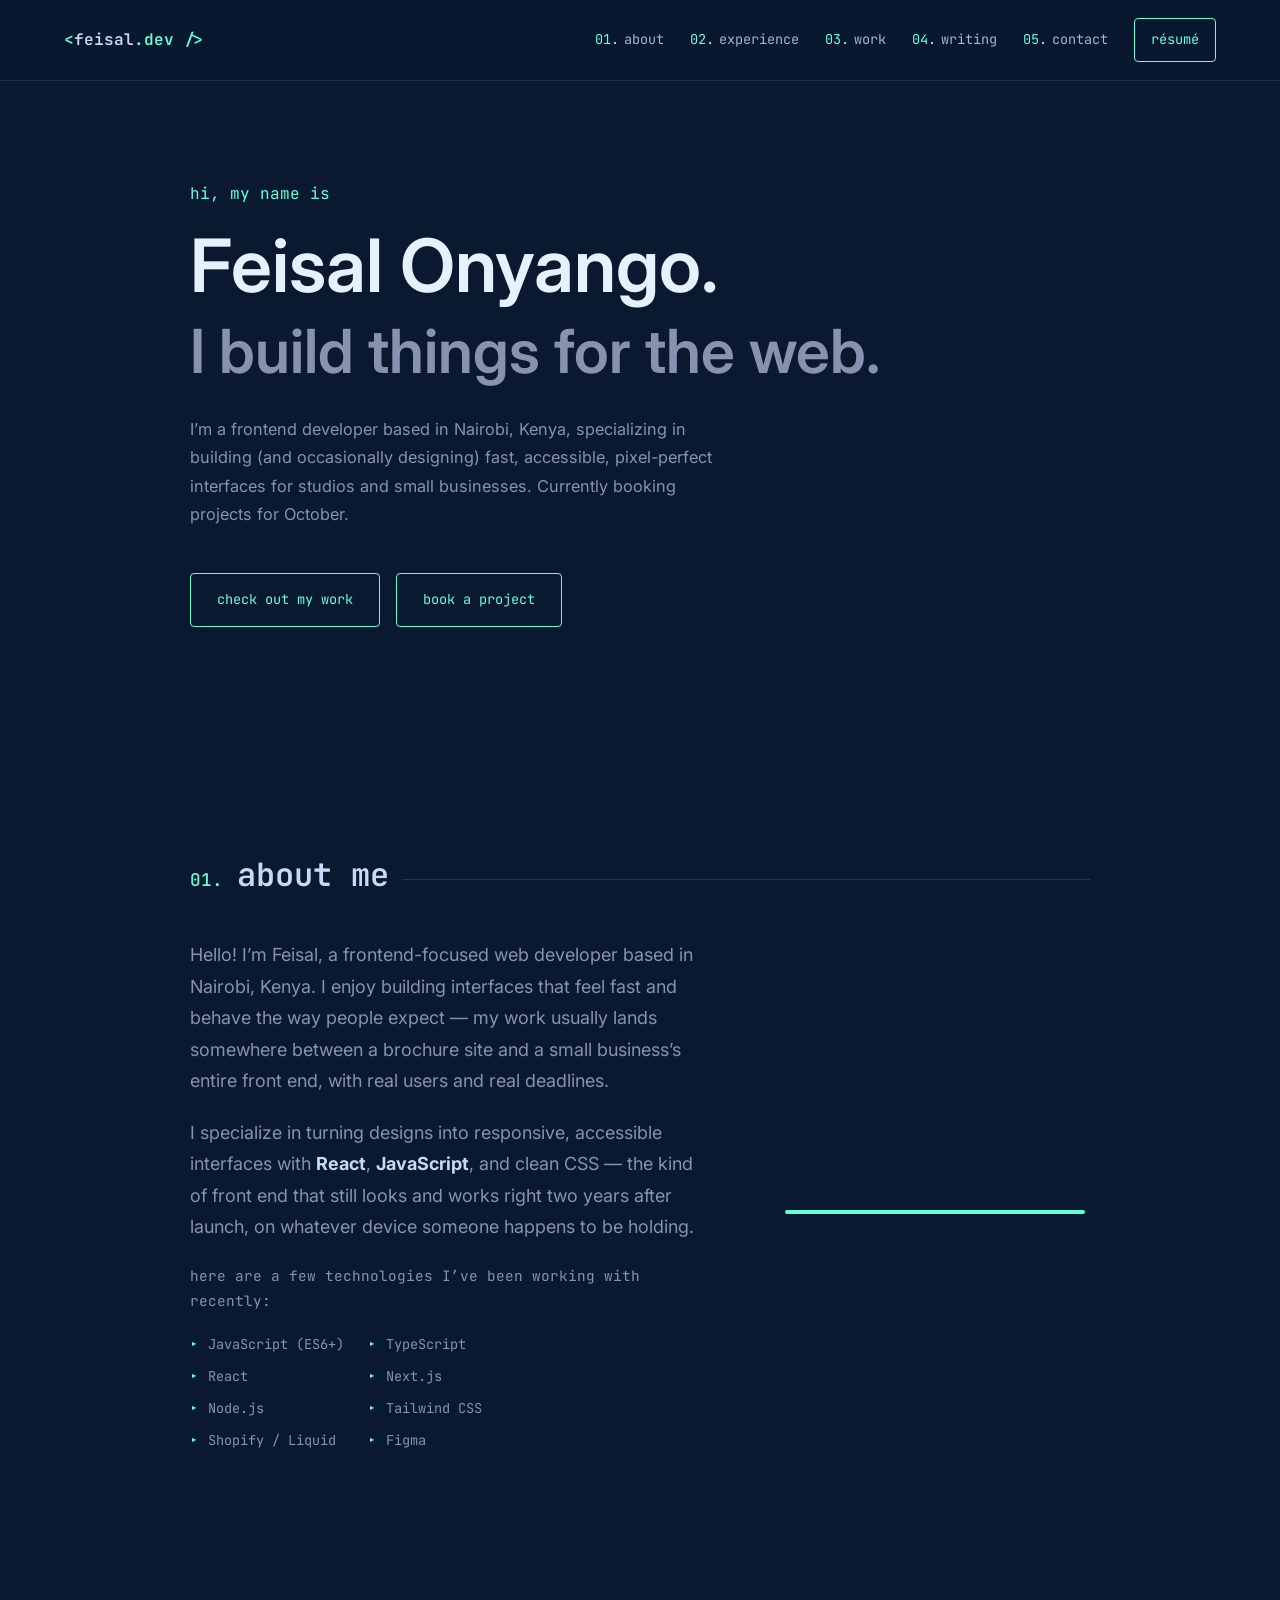
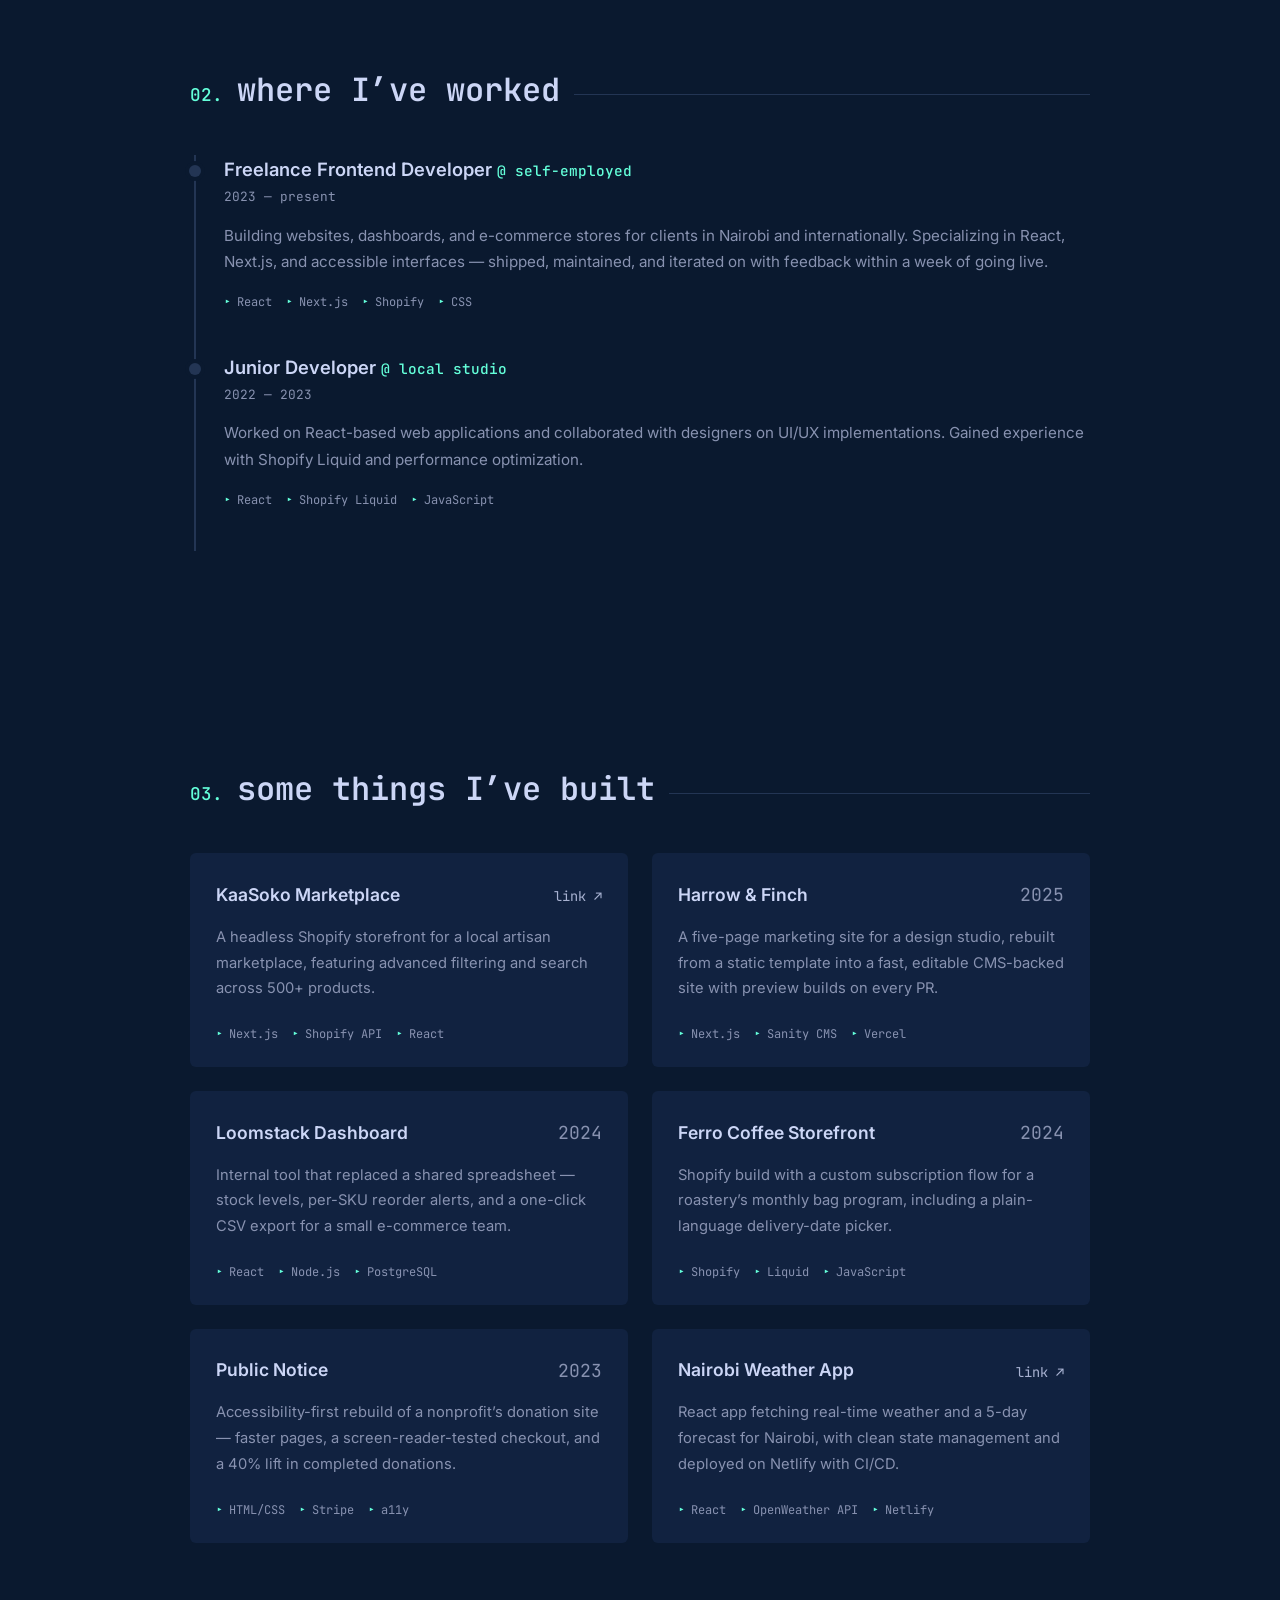
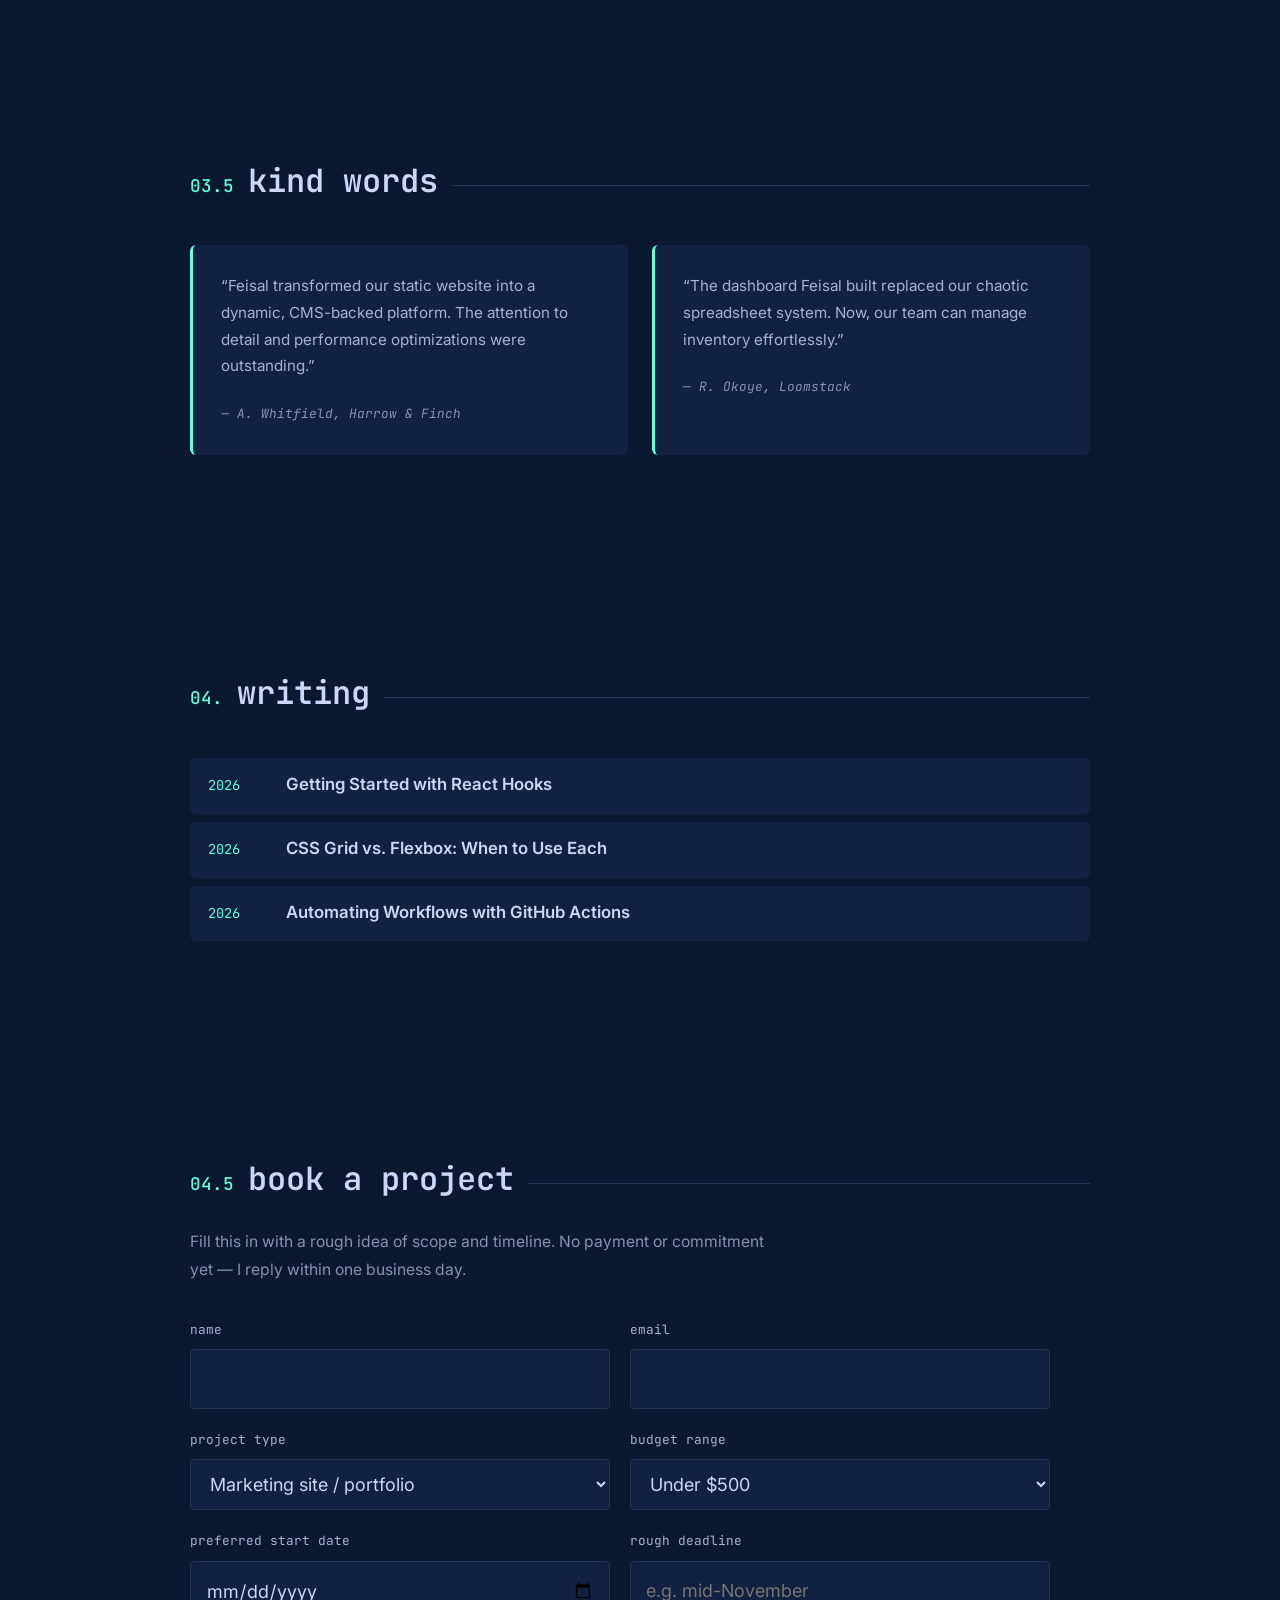
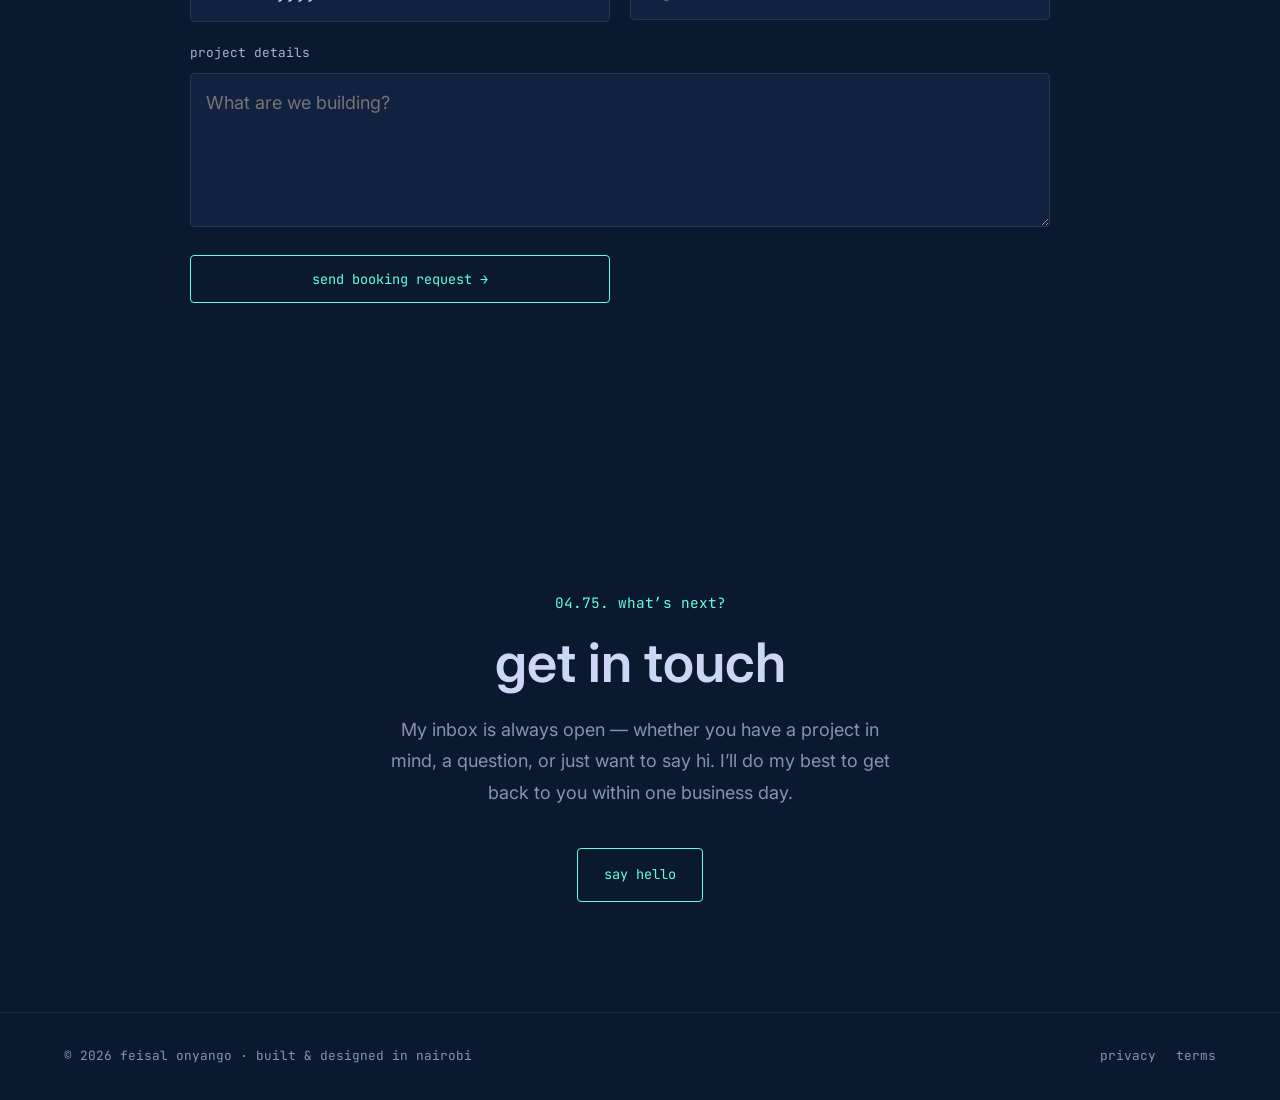
==== index.html @ 7a487138 "Redesign in brittanychiang.com style — dark navy, teal accents, mono type, numbered sections" ====
<!DOCTYPE html>
<html lang="en">
<head>
<meta charset="UTF-8">
<meta name="viewport" content="width=device-width, initial-scale=1.0">
<title>Feisal Onyango — Frontend Developer</title>
<meta name="description" content="Feisal Onyango is a frontend developer in Nairobi, Kenya, building fast, accessible websites and interfaces for studios and small businesses.">
<link rel="icon" type="image/svg+xml" href="data:image/svg+xml,<svg xmlns='http://www.w3.org/2000/svg' viewBox='0 0 100 100'><text y='.9em' font-size='90' font-family='monospace' fill='%2364ffda'>F</text></svg>">
<meta property="og:title" content="Feisal Onyango — Frontend Developer">
<meta property="og:description" content="Frontend developer in Nairobi, Kenya building fast, accessible websites and interfaces">
<meta property="og:type" content="website">
<meta property="og:url" content="https://feizalsmitth.github.io/feisal-smitth/">
<meta name="twitter:card" content="summary">
<meta name="twitter:creator" content="@feizalsmitth">
<link rel="preconnect" href="https://fonts.googleapis.com">
<link rel="preconnect" href="https://fonts.gstatic.com" crossorigin>
<link href="https://fonts.googleapis.com/css2?family=Inter:wght@400;500;600&family=JetBrains+Mono:wght@400;500;600&display=swap" rel="stylesheet">
<link rel="stylesheet" href="styles.css">
</head>
<body id="top">

<header class="nav" id="nav">
  <a class="logo mono" href="#top"><span class="accent">&lt;</span>feisal<span class="accent">.dev</span><span class="accent"> /&gt;</span></a>
  <nav class="nav-links mono" id="navLinks" aria-label="Main navigation">
    <a href="#about"><span class="n">01.</span>about</a>
    <a href="#experience"><span class="n">02.</span>experience</a>
    <a href="#work"><span class="n">03.</span>work</a>
    <a href="#blog"><span class="n">04.</span>writing</a>
    <a href="#contact"><span class="n">05.</span>contact</a>
    <a href="assets/Feisal-Onyango-CV.pdf" class="nav-cta mono" target="_blank" rel="noopener">résumé</a>
  </nav>
  <button class="nav-burger" id="navBurger" aria-label="Toggle menu" aria-expanded="false"><span></span><span></span><span></span></button>
</header>

<main class="container">

<section class="hero" id="hero">
  <p class="hero-kicker mono accent reveal">hi, my name is</p>
  <h1 class="reveal">Feisal Onyango.</h1>
  <h2 class="reveal">I build things for the web.</h2>
  <p class="hero-sub reveal">I’m a frontend developer based in Nairobi, Kenya, specializing in building (and occasionally designing) fast, accessible, pixel-perfect interfaces for studios and small businesses. Currently booking projects for October.</p>
  <div class="hero-btns reveal">
    <a href="#work" class="btn btn-outline mono">check out my work</a>
    <a href="#booking" class="btn btn-outline mono">book a project</a>
  </div>
</section>

<section id="about" class="section">
  <div class="section-head mono reveal"><span class="n">01.</span><h2>about me</h2></div>
  <div class="about-grid">
    <div class="reveal">
      <p>Hello! I’m Feisal, a frontend-focused web developer based in Nairobi, Kenya. I enjoy building interfaces that feel fast and behave the way people expect — my work usually lands somewhere between a brochure site and a small business’s entire front end, with real users and real deadlines.</p>
      <p>I specialize in turning designs into responsive, accessible interfaces with <strong>React</strong>, <strong>JavaScript</strong>, and clean CSS — the kind of front end that still looks and works right two years after launch, on whatever device someone happens to be holding.</p>
      <p class="skills-title mono">here are a few technologies I’ve been working with recently:</p>
      <ul class="skills-list mono">
        <li>JavaScript (ES6+)</li><li>TypeScript</li><li>React</li><li>Next.js</li>
        <li>Node.js</li><li>Tailwind CSS</li><li>Shopify / Liquid</li><li>Figma</li>
      </ul>
    </div>
    <div class="about-photo reveal">
      <div class="photo-frame">
        <img src="assets/feisal.jpg" alt="Portrait of Feisal Onyango" loading="lazy" onerror="this.src='https://via.placeholder.com/640x640/112240/64ffda?text=Add+assets/feisal.jpg';">
      </div>
    </div>
  </div>
</section>

<section id="experience" class="section">
  <div class="section-head mono reveal"><span class="n">02.</span><h2>where I’ve worked</h2></div>
  <div class="timeline reveal">
    <div class="timeline-item">
      <h3>Freelance Frontend Developer <span class="where accent mono">@ self-employed</span></h3>
      <p class="range mono">2023 — present</p>
      <p>Building websites, dashboards, and e-commerce stores for clients in Nairobi and internationally. Specializing in React, Next.js, and accessible interfaces — shipped, maintained, and iterated on with feedback within a week of going live.</p>
      <ul class="tags mono"><li>React</li><li>Next.js</li><li>Shopify</li><li>CSS</li></ul>
    </div>
    <div class="timeline-item">
      <h3>Junior Developer <span class="where accent mono">@ local studio</span></h3>
      <p class="range mono">2022 — 2023</p>
      <p>Worked on React-based web applications and collaborated with designers on UI/UX implementations. Gained experience with Shopify Liquid and performance optimization.</p>
      <ul class="tags mono"><li>React</li><li>Shopify Liquid</li><li>JavaScript</li></ul>
    </div>
  </div>
</section>

<section id="work" class="section">
  <div class="section-head mono reveal"><span class="n">03.</span><h2>some things I’ve built</h2></div>
  <div class="projects-grid">
    <article class="project reveal">
      <div class="project-top"><h3>KaaSoko Marketplace</h3><div class="project-links"><a class="mono" href="https://kaasoko.vercel.app" target="_blank" rel="noopener" aria-label="Live site">link ↗</a></div></div>
      <p>A headless Shopify storefront for a local artisan marketplace, featuring advanced filtering and search across 500+ products.</p>
      <ul class="tags mono"><li>Next.js</li><li>Shopify API</li><li>React</li></ul>
    </article>
    <article class="project reveal">
      <div class="project-top"><h3>Harrow &amp; Finch</h3><div class="project-links mono">2025</div></div>
      <p>A five-page marketing site for a design studio, rebuilt from a static template into a fast, editable CMS-backed site with preview builds on every PR.</p>
      <ul class="tags mono"><li>Next.js</li><li>Sanity CMS</li><li>Vercel</li></ul>
    </article>
    <article class="project reveal">
      <div class="project-top"><h3>Loomstack Dashboard</h3><div class="project-links mono">2024</div></div>
      <p>Internal tool that replaced a shared spreadsheet — stock levels, per-SKU reorder alerts, and a one-click CSV export for a small e-commerce team.</p>
      <ul class="tags mono"><li>React</li><li>Node.js</li><li>PostgreSQL</li></ul>
    </article>
    <article class="project reveal">
      <div class="project-top"><h3>Ferro Coffee Storefront</h3><div class="project-links mono">2024</div></div>
      <p>Shopify build with a custom subscription flow for a roastery’s monthly bag program, including a plain-language delivery-date picker.</p>
      <ul class="tags mono"><li>Shopify</li><li>Liquid</li><li>JavaScript</li></ul>
    </article>
    <article class="project reveal">
      <div class="project-top"><h3>Public Notice</h3><div class="project-links mono">2023</div></div>
      <p>Accessibility-first rebuild of a nonprofit’s donation site — faster pages, a screen-reader-tested checkout, and a 40% lift in completed donations.</p>
      <ul class="tags mono"><li>HTML/CSS</li><li>Stripe</li><li>a11y</li></ul>
    </article>
    <article class="project reveal">
      <div class="project-top"><h3>Nairobi Weather App</h3><div class="project-links"><a class="mono" href="https://nairobi-weather.netlify.app" target="_blank" rel="noopener" aria-label="Live demo">link ↗</a></div></div>
      <p>React app fetching real-time weather and a 5-day forecast for Nairobi, with clean state management and deployed on Netlify with CI/CD.</p>
      <ul class="tags mono"><li>React</li><li>OpenWeather API</li><li>Netlify</li></ul>
    </article>
  </div>
</section>

<section id="testimonials" class="section">
  <div class="section-head mono reveal"><span class="n">03.5</span><h2>kind words</h2></div>
  <div class="quotes-grid">
    <blockquote class="quote reveal"><p>“Feisal transformed our static website into a dynamic, CMS-backed platform. The attention to detail and performance optimizations were outstanding.”</p><cite class="mono">— A. Whitfield, Harrow &amp; Finch</cite></blockquote>
    <blockquote class="quote reveal"><p>“The dashboard Feisal built replaced our chaotic spreadsheet system. Now, our team can manage inventory effortlessly.”</p><cite class="mono">— R. Okoye, Loomstack</cite></blockquote>
  </div>
</section>

<section id="blog" class="section">
  <div class="section-head mono reveal"><span class="n">04.</span><h2>writing</h2></div>
  <div class="writing-list reveal">
    <a href="#" class="writing-item"><span class="mono year accent">2026</span><h3>Getting Started with React Hooks</h3></a>
    <a href="#" class="writing-item"><span class="mono year accent">2026</span><h3>CSS Grid vs. Flexbox: When to Use Each</h3></a>
    <a href="#" class="writing-item"><span class="mono year accent">2026</span><h3>Automating Workflows with GitHub Actions</h3></a>
  </div>
</section>

<section id="booking" class="section">
  <div class="section-head mono reveal"><span class="n">04.5</span><h2>book a project</h2></div>
  <p class="reveal booking-intro">Fill this in with a rough idea of scope and timeline. No payment or commitment yet — I reply within one business day.</p>
  <form class="booking-form reveal" id="bookingForm" action="https://formspree.io/f/mqkvqvqk" method="POST">
    <div class="field"><label class="mono" for="bk-name">name</label><input type="text" id="bk-name" name="name" required autocomplete="name"></div>
    <div class="field"><label class="mono" for="bk-email">email</label><input type="email" id="bk-email" name="email" required autocomplete="email"></div>
    <div class="field"><label class="mono" for="bk-type">project type</label><select id="bk-type" name="type"><option>Marketing site / portfolio</option><option>Web app / dashboard</option><option>E-commerce store</option><option>Performance &amp; polish work</option><option>Something else</option></select></div>
    <div class="field"><label class="mono" for="bk-budget">budget range</label><select id="bk-budget" name="budget"><option>Under $500</option><option>$500 — $1,500</option><option>$1,500 — $5,000</option><option>$5,000+</option><option>Not sure yet</option></select></div>
    <div class="field"><label class="mono" for="bk-date">preferred start date</label><input type="date" id="bk-date" name="date"></div>
    <div class="field"><label class="mono" for="bk-timeline">rough deadline</label><input type="text" id="bk-timeline" name="timeline" placeholder="e.g. mid-November"></div>
    <div class="field field-wide"><label class="mono" for="bk-details">project details</label><textarea id="bk-details" name="details" rows="4" placeholder="What are we building?"></textarea></div>
    <button type="submit" class="btn btn-outline mono btn-big">send booking request →</button>
    <p id="bookingStatus" class="form-status mono" role="status"></p>
  </form>
</section>

<section id="contact" class="section contact">
  <p class="mono accent reveal">04.75. what’s next?</p>
  <h2 class="reveal">get in touch</h2>
  <p class="reveal contact-sub">My inbox is always open — whether you have a project in mind, a question, or just want to say hi. I’ll do my best to get back to you within one business day.</p>
  <a href="mailto:feizalsmitth@icloud.com" class="btn btn-outline mono reveal">say hello</a>
</section>

</main>

<footer class="footer mono">
  <p>© <span id="year"></span> feisal onyango · built &amp; designed in nairobi</p>
  <div class="footer-links"><a href="privacy.html">privacy</a><a href="terms.html">terms</a></div>
</footer>

<script src="script.js"></script>
</body>
</html>
---- styles.css ----
:root{
  --navy:#0a192f; --navy-light:#112240; --navy-lightest:#233554;
  --slate:#8892b0; --slate-light:#a8b2d1; --slate-lightest:#ccd6f6; --white:#e6f1ff;
  --green:#64ffda; --green-tint:rgba(100,255,218,.1);
  --font-sans:"Inter",system-ui,sans-serif; --font-mono:"JetBrains Mono",monospace;
  --max:1100px;
}
*{box-sizing:border-box}
html{scroll-behavior:smooth}
@media (prefers-reduced-motion: reduce){html{scroll-behavior:auto} *{animation-duration:.001ms!important;transition-duration:.001ms!important}}
body{margin:0;background:var(--navy);color:var(--slate);font-family:var(--font-sans);font-size:18px;line-height:1.75;-webkit-font-smoothing:antialiased}
a{color:inherit;text-decoration:none}
h1,h2,h3{margin:0;line-height:1.15;font-weight:600;color:var(--slate-lightest)}
h1{font-size:clamp(2.6rem,7vw,4.6rem);color:var(--white)}
h2{font-size:clamp(1.6rem,4vw,2.4rem)}
h3{font-size:1.15rem;color:var(--slate-lightest)}
img{max-width:100%;display:block}
.mono{font-family:var(--font-mono)}
.accent{color:var(--green)}
::selection{background:var(--green);color:var(--navy)}
:focus-visible{outline:2px solid var(--green);outline-offset:3px;border-radius:2px}
.container{max-width:var(--max);margin:0 auto;padding:0 32px}
.section{max-width:900px;margin:0 auto;padding:110px 0}

/* section headers */
.section-head{display:flex;align-items:baseline;gap:14px;margin-bottom:44px;white-space:nowrap}
.section-head::after{content:"";position:relative;top:-6px;display:block;height:1px;width:100%;background:var(--navy-lightest);min-width:60px}
.section-head .n{color:var(--green);font-size:clamp(.9rem,2vw,1.1rem);font-weight:500}
.section-head h2{font-size:clamp(1.4rem,3.5vw,2rem);color:var(--slate-lightest)}

/* nav */
.nav{position:fixed;top:0;left:0;right:0;z-index:100;display:flex;align-items:center;justify-content:space-between;padding:18px 5vw;background:rgba(10,25,47,.85);backdrop-filter:blur(12px);border-bottom:1px solid rgba(136,146,176,.15)}
.logo{color:var(--slate-lightest);font-size:1rem;font-weight:600}
.nav-links{display:flex;align-items:center;gap:26px;font-size:.85rem}
.nav-links a:not(.nav-cta){color:var(--slate-light)}
.nav-links a:not(.nav-cta):hover{color:var(--green)}
.nav-links .n{color:var(--green);margin-right:5px}
.nav-cta{color:var(--green);border:1px solid var(--green);border-radius:4px;padding:9px 16px}
.nav-cta:hover{background:var(--green-tint)}
.nav-burger{display:none;background:none;border:none;cursor:pointer;padding:8px}
.nav-burger span{display:block;width:22px;height:2px;background:var(--slate-lightest);margin:5px 0}

/* buttons */
.btn{display:inline-block;padding:14px 26px;border:1px solid var(--green);border-radius:4px;color:var(--green);font-size:.85rem;transition:all .2s ease;cursor:pointer;background:transparent}
.btn:hover{background:var(--green-tint);transform:translateY(-3px)}
.btn-big{width:100%;margin-top:8px}

/* hero */
.hero{max-width:900px;margin:0 auto;padding:180px 0 120px}
.hero-kicker{font-size:clamp(.9rem,2vw,1rem);margin:0 0 16px}
.hero h1{margin:0 0 8px}
.hero h2{color:var(--slate);font-size:clamp(2.2rem,6vw,3.8rem);font-weight:600;margin:0 0 28px}
.hero-sub{max-width:54ch;font-size:1.02rem}
.hero-btns{display:flex;gap:16px;margin-top:44px;flex-wrap:wrap}

/* about */
.about-grid{display:grid;grid-template-columns:3fr 2fr;gap:56px;align-items:center}
.about-grid p{margin:0 0 20px}
.about-grid strong{color:var(--slate-lightest)}
.skills-title{margin:28px 0 12px;font-size:.9rem}
.skills-list{list-style:none;display:grid;grid-template-columns:repeat(2,max-content);gap:8px 24px;padding:0;margin:0;font-size:.85rem}
.skills-list li::before{content:"▸";color:var(--green);margin-right:10px}
.photo-frame{position:relative;max-width:300px;margin:0 auto;border-radius:6px;transition:transform .3s ease}
.photo-frame::after{content:"";position:absolute;inset:0;border:2px solid var(--green);border-radius:6px;transform:translate(14px,14px);z-index:-1;transition:transform .3s ease}
.photo-frame:hover{transform:translate(-6px,-6px)}
.photo-frame:hover::after{transform:translate(20px,20px)}
.photo-frame img{border-radius:6px;filter:grayscale(.5) contrast(1.05);aspect-ratio:1;object-fit:cover}
.photo-frame:hover img{filter:none}

/* experience */
.timeline-item{padding:4px 0 40px;border-left:2px solid var(--navy-lightest);margin-left:4px;padding-left:28px;position:relative}
.timeline-item::before{content:"";position:absolute;left:-7px;top:10px;width:12px;height:12px;border-radius:50%;background:var(--navy-lightest);box-shadow:0 0 0 4px var(--navy)}
.timeline-item .where{font-size:.9rem;font-weight:500}
.timeline-item .range{font-size:.8rem;color:var(--slate);margin:6px 0 14px}
.timeline-item p{margin:0 0 16px;font-size:.95rem}

/* projects */
.projects-grid{display:grid;grid-template-columns:repeat(2,1fr);gap:24px}
.project{background:var(--navy-light);border-radius:6px;padding:26px 26px 22px;transition:transform .25s ease,box-shadow .25s ease;display:flex;flex-direction:column}
.project:hover{transform:translateY(-6px);box-shadow:0 20px 30px -15px rgba(2,12,27,.7)}
.project-top{display:flex;justify-content:space-between;align-items:center;gap:12px;margin-bottom:14px}
.project-top h3{font-size:1.1rem}
.project-links a{color:var(--slate-light);font-size:.85rem}
.project-links a:hover{color:var(--green)}
.project p{margin:0 0 22px;font-size:.92rem}
.project:hover h3{color:var(--green)}

/* tags */
.tags{list-style:none;display:flex;flex-wrap:wrap;gap:8px 14px;padding:0;margin:0;font-size:.75rem;color:var(--slate)}
.tags li::before{content:"▸";color:var(--green);margin-right:6px}

/* quotes */
.quotes-grid{display:grid;grid-template-columns:repeat(2,1fr);gap:24px}
.quote{margin:0;background:var(--navy-light);border-left:3px solid var(--green);border-radius:6px;padding:28px}
.quote p{margin:0 0 16px;font-size:.95rem;color:var(--slate-light)}
.quote cite{font-size:.8rem;color:var(--slate)}

/* writing */
.writing-list{display:flex;flex-direction:column;gap:8px}
.writing-item{display:flex;align-items:baseline;gap:22px;padding:16px 18px;border-radius:6px;background:var(--navy-light);transition:transform .2s ease}
.writing-item:hover{transform:translateX(8px)}
.writing-item .year{font-size:.85rem;flex-shrink:0;width:56px}
.writing-item h3{font-size:1.05rem}
.writing-item:hover h3{color:var(--green)}

/* booking */
.booking-intro{max-width:60ch;margin:-16px 0 36px;font-size:.98rem}
.booking-form{display:grid;grid-template-columns:repeat(2,1fr);gap:20px;max-width:860px}
.field{display:flex;flex-direction:column;gap:8px}
.field-wide{grid-column:1/-1}
.field label{font-size:.8rem;color:var(--slate-light)}
.field input,.field select,.field textarea{padding:13px 15px;border:1px solid var(--navy-lightest);border-radius:4px;background:var(--navy-light);color:var(--slate-lightest);font:inherit;transition:border-color .2s ease}
.field input:focus,.field select:focus,.field textarea:focus{outline:none;border-color:var(--green)}
.form-status{grid-column:1/-1;font-weight:500;min-height:1.5em;font-size:.85rem}

/* contact */
.contact{text-align:center;max-width:620px}
.contact p.mono{margin:0 0 16px;font-size:.9rem}
.contact h2{margin-bottom:20px;font-size:clamp(2.4rem,6vw,3.4rem)}
.contact-sub{margin:0 auto 40px;max-width:48ch}

/* footer */
.footer{border-top:1px solid rgba(136,146,176,.15);padding:32px 5vw;display:flex;justify-content:space-between;align-items:center;gap:16px;flex-wrap:wrap;font-size:.8rem;color:var(--slate)}
.footer p{margin:0}
.footer-links{display:flex;gap:20px}
.footer-links a:hover{color:var(--green)}

/* reveal */
.reveal{opacity:0;transform:translateY(24px);transition:opacity .6s ease,transform .6s ease}
.reveal.in{opacity:1;transform:none}

/* responsive */
@media (max-width:880px){
  .hero{padding-top:130px}
  .about-grid{grid-template-columns:1fr;gap:40px}
  .projects-grid,.quotes-grid{grid-template-columns:1fr}
  .nav-links{position:fixed;top:60px;left:0;right:0;flex-direction:column;align-items:flex-start;background:var(--navy);border-bottom:1px solid var(--navy-lightest);padding:24px 5vw;gap:18px;display:none}
  .nav-links.open{display:flex}
  .nav-burger{display:block}
}
@media (max-width:640px){
  .booking-form{grid-template-columns:1fr}
  .skills-list{grid-template-columns:1fr}
  .section{padding:80px 0}
  .container{padding:0 22px}
  .section{padding-left:0;padding-right:0}
}
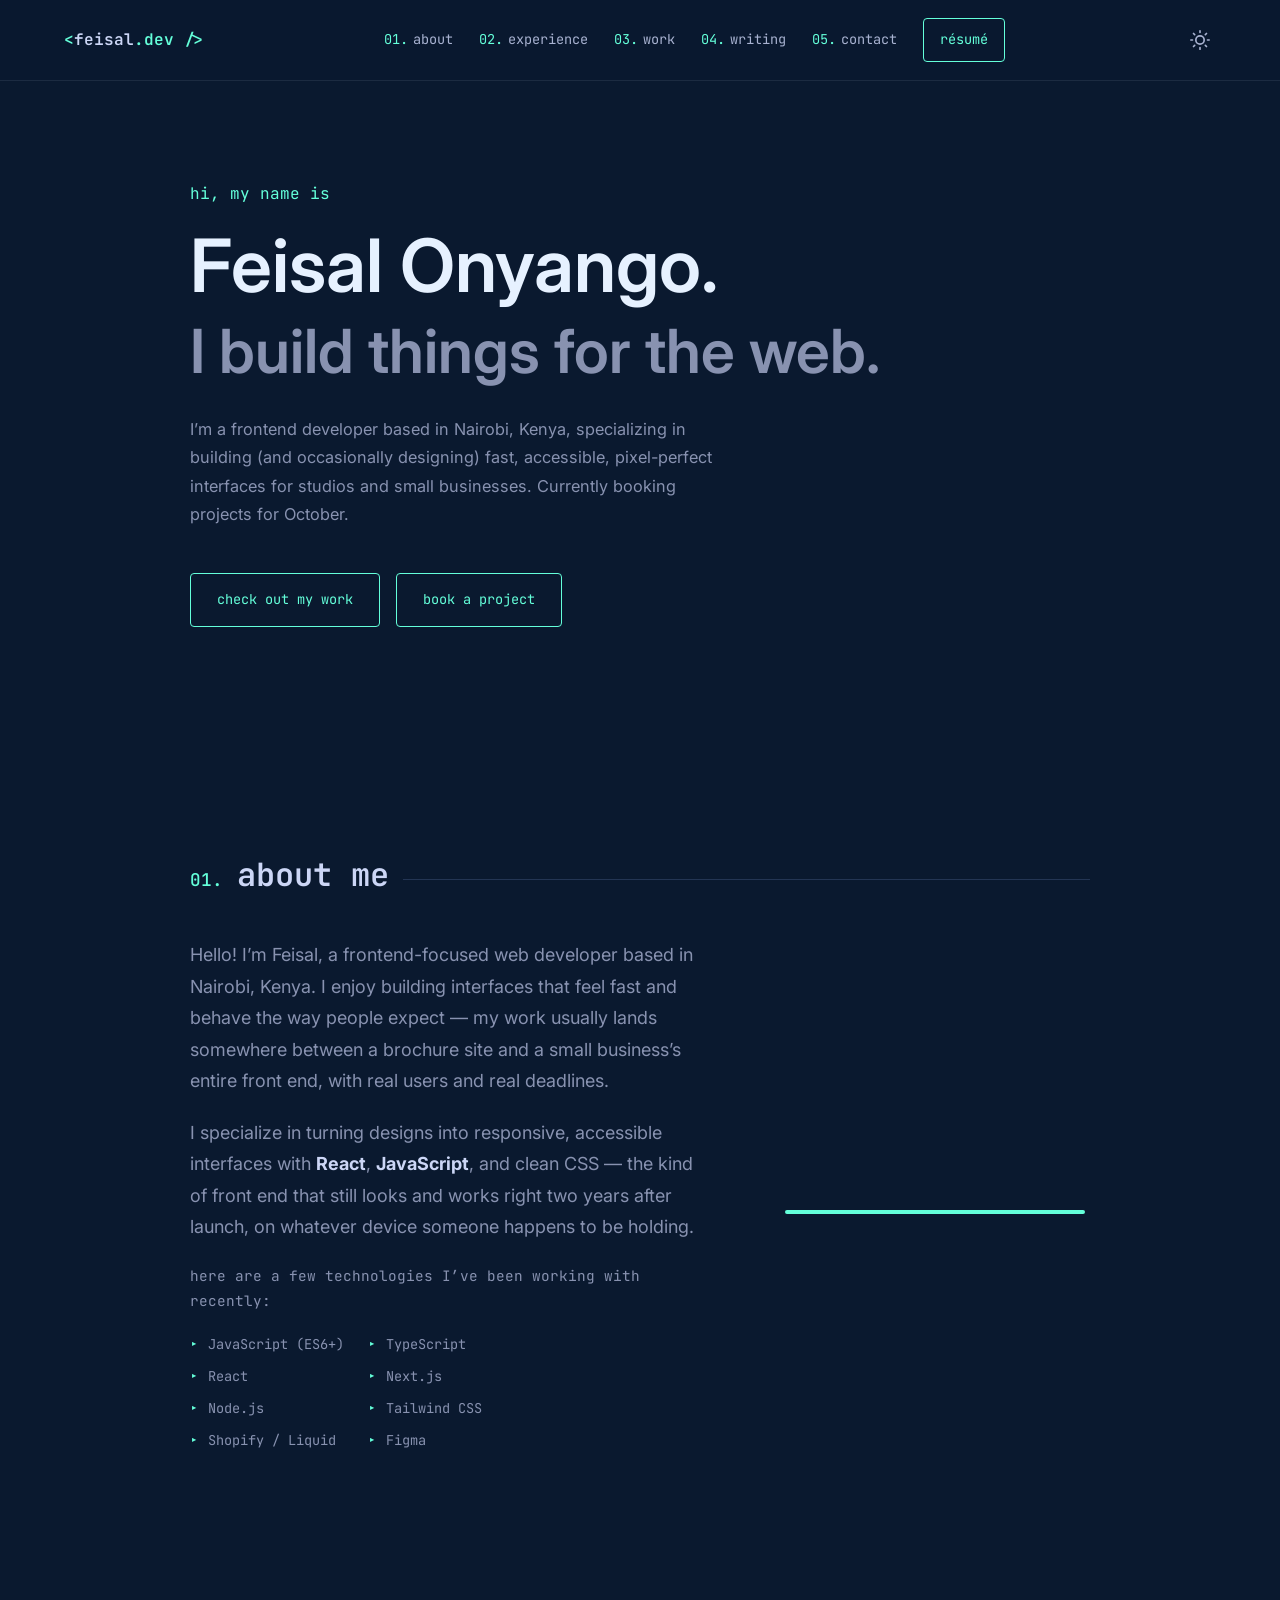
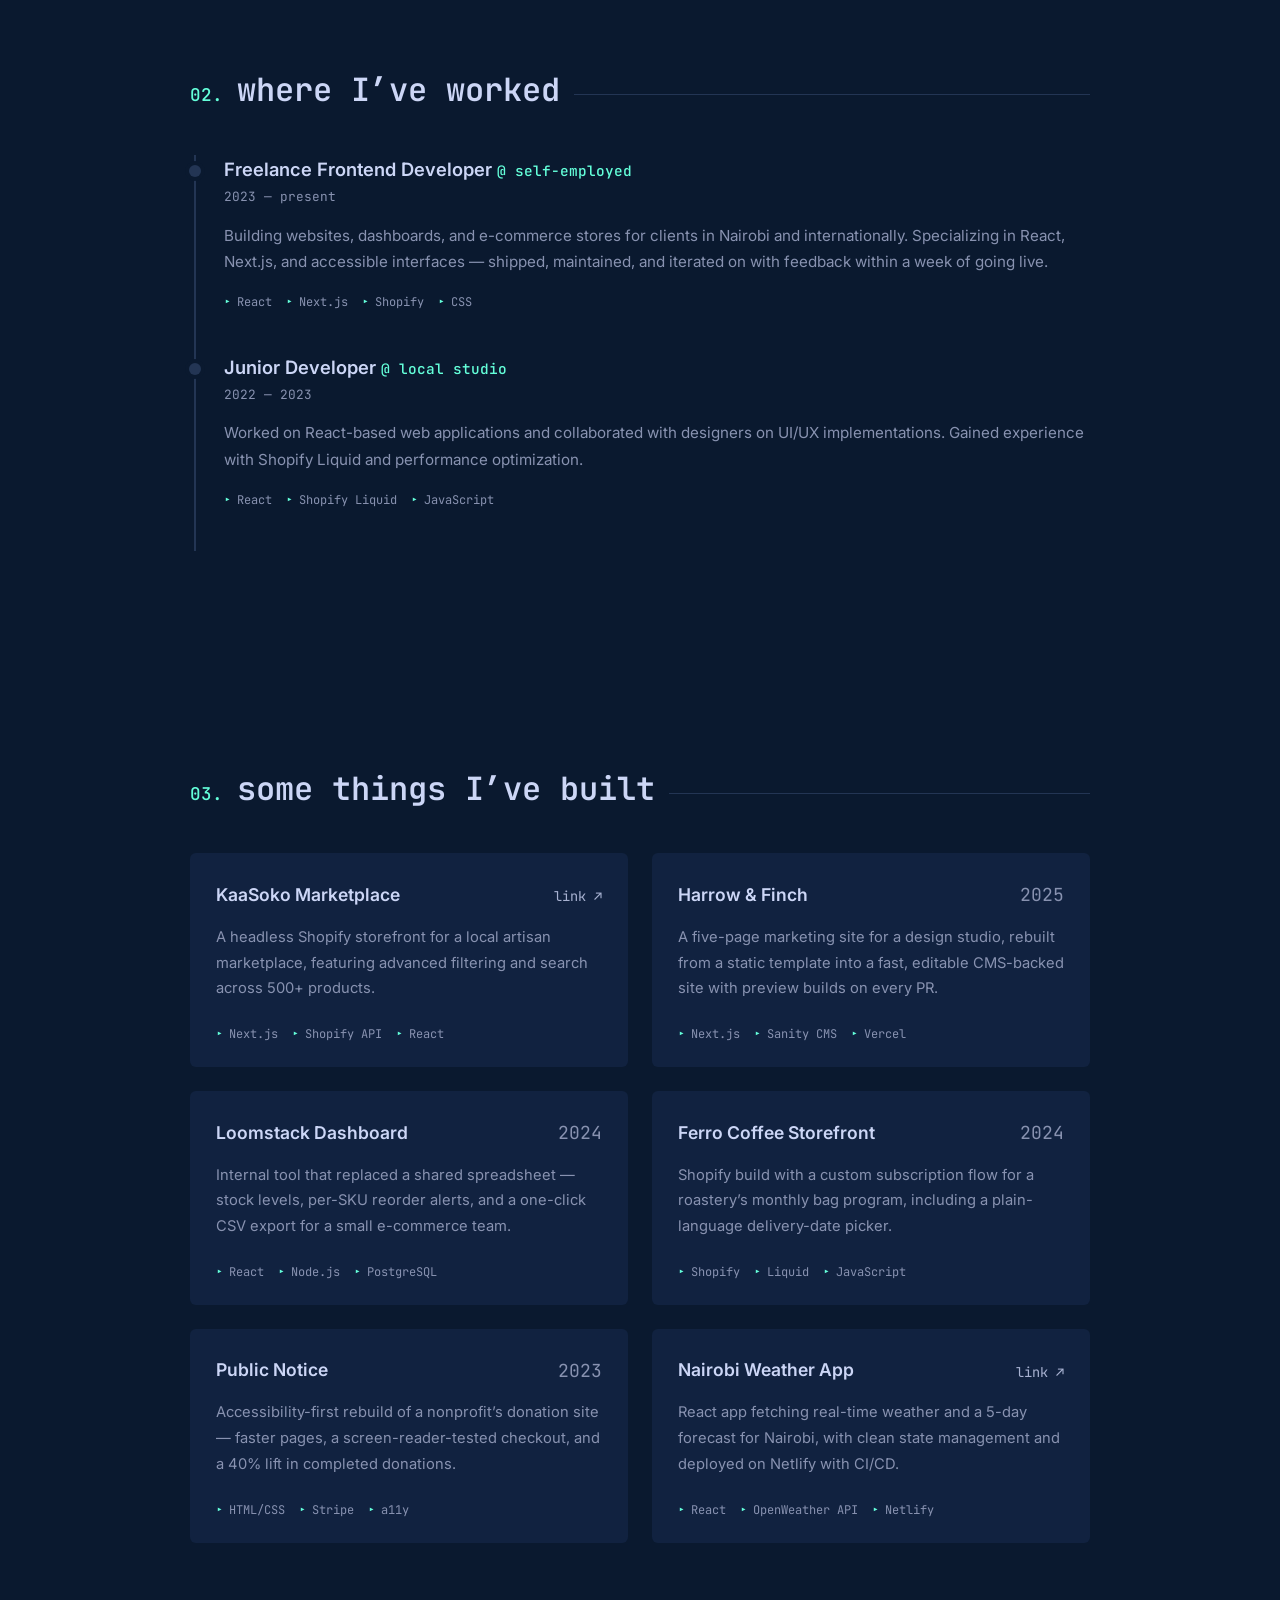
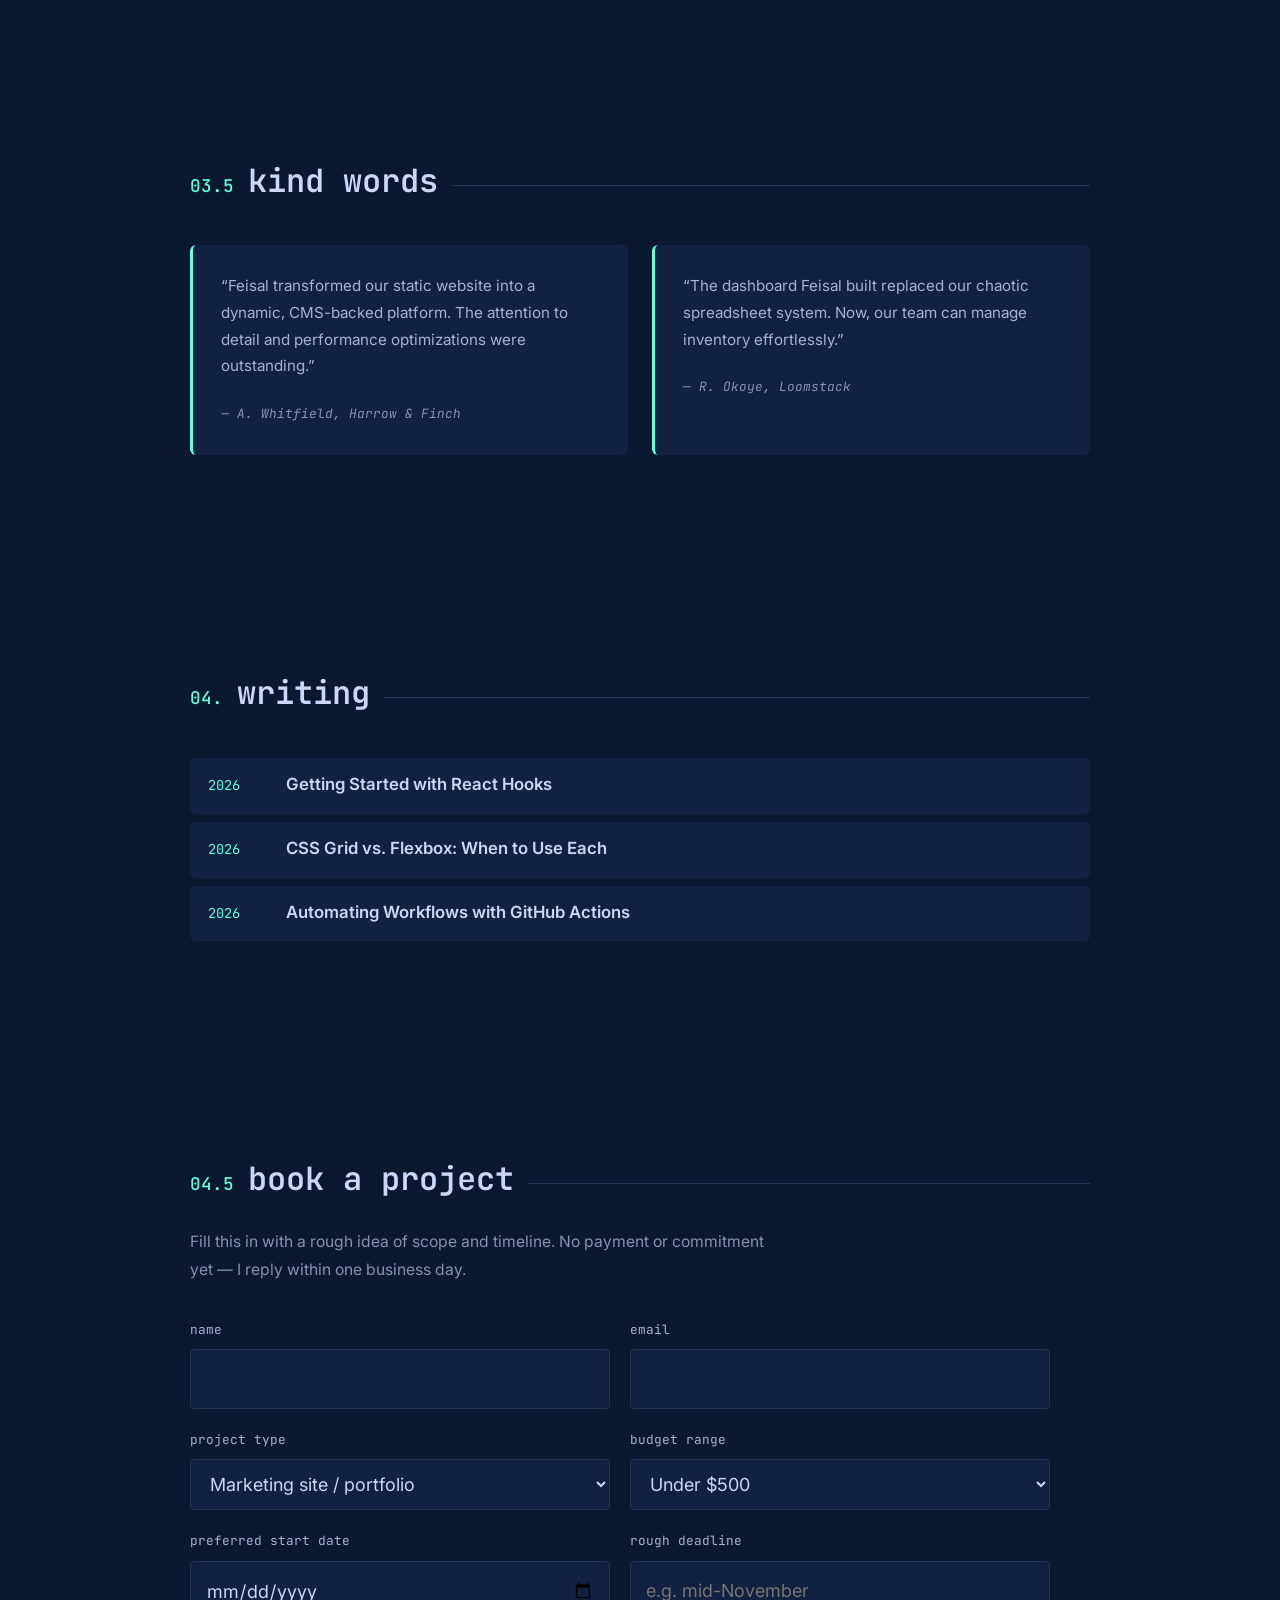
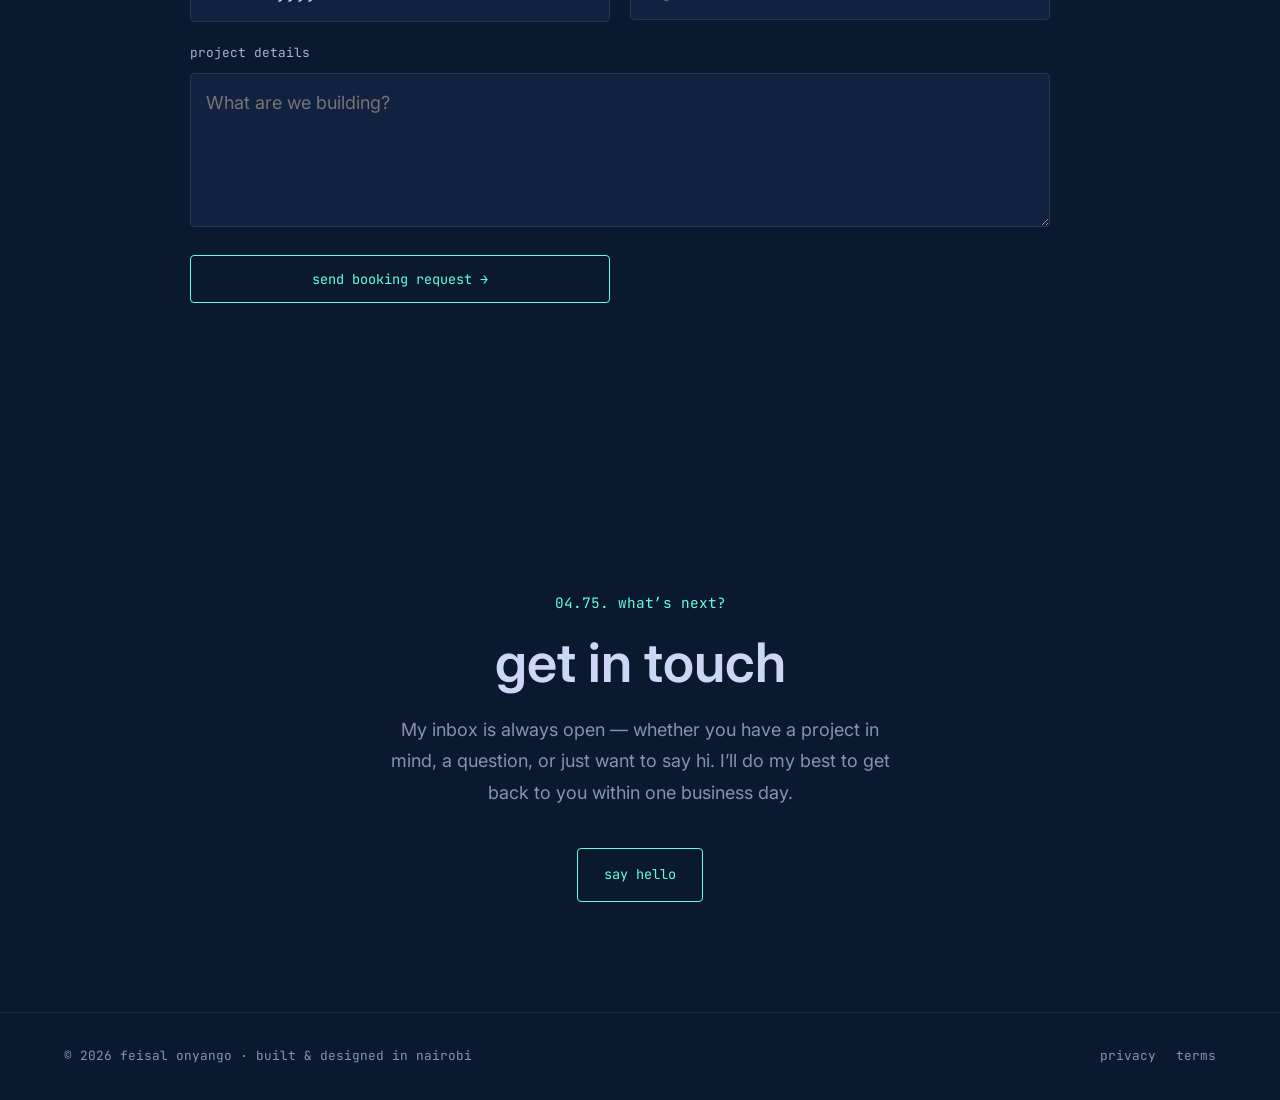
==== commit 1d5296a3: "Add light/dark mode toggle with saved preference" ====
--- a/index.html
+++ b/index.html
@@ -15,6 +15,7 @@
 <link rel="preconnect" href="https://fonts.googleapis.com">
 <link rel="preconnect" href="https://fonts.gstatic.com" crossorigin>
 <link href="https://fonts.googleapis.com/css2?family=Inter:wght@400;500;600&family=JetBrains+Mono:wght@400;500;600&display=swap" rel="stylesheet">
+<script>(function(){try{if(localStorage.getItem("theme")==="light")document.documentElement.classList.add("light");}catch(e){}})();</script>
 <link rel="stylesheet" href="styles.css">
 </head>
 <body id="top">
@@ -29,7 +30,13 @@
     <a href="#contact"><span class="n">05.</span>contact</a>
     <a href="assets/Feisal-Onyango-CV.pdf" class="nav-cta mono" target="_blank" rel="noopener">résumé</a>
   </nav>
-  <button class="nav-burger" id="navBurger" aria-label="Toggle menu" aria-expanded="false"><span></span><span></span><span></span></button>
+  <div class="nav-end">
+    <button class="theme-toggle" id="themeToggle" aria-label="Toggle light and dark mode">
+      <svg class="icon-sun" viewBox="0 0 24 24" fill="none" stroke="currentColor" stroke-width="2" stroke-linecap="round"><circle cx="12" cy="12" r="5"/><path d="M12 1v2M12 21v2M4.2 4.2l1.4 1.4M18.4 18.4l1.4 1.4M1 12h2M21 12h2M4.2 19.8l1.4-1.4M18.4 5.6l1.4-1.4"/></svg>
+      <svg class="icon-moon" viewBox="0 0 24 24" fill="currentColor"><path d="M21 12.8A9 9 0 1 1 11.2 3a7 7 0 0 0 9.8 9.8z"/></svg>
+    </button>
+    <button class="nav-burger" id="navBurger" aria-label="Toggle menu" aria-expanded="false"><span></span><span></span><span></span></button>
+  </div>
 </header>
 
 <main class="container">
--- a/styles.css
+++ b/styles.css
@@ -2,12 +2,20 @@
   --navy:#0a192f; --navy-light:#112240; --navy-lightest:#233554;
   --slate:#8892b0; --slate-light:#a8b2d1; --slate-lightest:#ccd6f6; --white:#e6f1ff;
   --green:#64ffda; --green-tint:rgba(100,255,218,.1);
+  --nav-bg:rgba(10,25,47,.85); --footer-line:rgba(136,146,176,.15); --card-shadow:rgba(2,12,27,.7);
   --font-sans:"Inter",system-ui,sans-serif; --font-mono:"JetBrains Mono",monospace;
   --max:1100px;
+}
+:root.light{
+  --navy:#f2f5f7; --navy-light:#ffffff; --navy-lightest:#d3d9e3;
+  --slate:#4b586f; --slate-light:#33415c; --slate-lightest:#0a192f; --white:#0a192f;
+  --green:#0a8f84; --green-tint:rgba(10,143,132,.12);
+  --nav-bg:rgba(242,245,247,.85); --footer-line:rgba(74,90,120,.18); --card-shadow:rgba(74,90,120,.25);
 }
 *{box-sizing:border-box}
 html{scroll-behavior:smooth}
 @media (prefers-reduced-motion: reduce){html{scroll-behavior:auto} *{animation-duration:.001ms!important;transition-duration:.001ms!important}}
+html.theme-transition, html.theme-transition *{transition:background-color .3s ease,color .3s ease,border-color .3s ease,box-shadow .3s ease !important}
 body{margin:0;background:var(--navy);color:var(--slate);font-family:var(--font-sans);font-size:18px;line-height:1.75;-webkit-font-smoothing:antialiased}
 a{color:inherit;text-decoration:none}
 h1,h2,h3{margin:0;line-height:1.15;font-weight:600;color:var(--slate-lightest)}
@@ -29,7 +37,7 @@
 .section-head h2{font-size:clamp(1.4rem,3.5vw,2rem);color:var(--slate-lightest)}
 
 /* nav */
-.nav{position:fixed;top:0;left:0;right:0;z-index:100;display:flex;align-items:center;justify-content:space-between;padding:18px 5vw;background:rgba(10,25,47,.85);backdrop-filter:blur(12px);border-bottom:1px solid rgba(136,146,176,.15)}
+.nav{position:fixed;top:0;left:0;right:0;z-index:100;display:flex;align-items:center;justify-content:space-between;padding:18px 5vw;background:var(--nav-bg);backdrop-filter:blur(12px);border-bottom:1px solid var(--footer-line)}
 .logo{color:var(--slate-lightest);font-size:1rem;font-weight:600}
 .nav-links{display:flex;align-items:center;gap:26px;font-size:.85rem}
 .nav-links a:not(.nav-cta){color:var(--slate-light)}
@@ -37,6 +45,14 @@
 .nav-links .n{color:var(--green);margin-right:5px}
 .nav-cta{color:var(--green);border:1px solid var(--green);border-radius:4px;padding:9px 16px}
 .nav-cta:hover{background:var(--green-tint)}
+.nav-end{display:flex;align-items:center;gap:10px}
+.theme-toggle{background:none;border:none;cursor:pointer;color:var(--slate-light);padding:6px;border-radius:4px;display:flex;align-items:center}
+.theme-toggle:hover{color:var(--green);background:var(--green-tint)}
+.theme-toggle svg{width:20px;height:20px}
+.theme-toggle .icon-sun{display:block}
+.theme-toggle .icon-moon{display:none}
+:root.light .theme-toggle .icon-sun{display:none}
+:root.light .theme-toggle .icon-moon{display:block}
 .nav-burger{display:none;background:none;border:none;cursor:pointer;padding:8px}
 .nav-burger span{display:block;width:22px;height:2px;background:var(--slate-lightest);margin:5px 0}
 
@@ -77,7 +93,7 @@
 /* projects */
 .projects-grid{display:grid;grid-template-columns:repeat(2,1fr);gap:24px}
 .project{background:var(--navy-light);border-radius:6px;padding:26px 26px 22px;transition:transform .25s ease,box-shadow .25s ease;display:flex;flex-direction:column}
-.project:hover{transform:translateY(-6px);box-shadow:0 20px 30px -15px rgba(2,12,27,.7)}
+.project:hover{transform:translateY(-6px);box-shadow:0 20px 30px -15px var(--card-shadow)}
 .project-top{display:flex;justify-content:space-between;align-items:center;gap:12px;margin-bottom:14px}
 .project-top h3{font-size:1.1rem}
 .project-links a{color:var(--slate-light);font-size:.85rem}
@@ -120,7 +136,7 @@
 .contact-sub{margin:0 auto 40px;max-width:48ch}
 
 /* footer */
-.footer{border-top:1px solid rgba(136,146,176,.15);padding:32px 5vw;display:flex;justify-content:space-between;align-items:center;gap:16px;flex-wrap:wrap;font-size:.8rem;color:var(--slate)}
+.footer{border-top:1px solid var(--footer-line);padding:32px 5vw;display:flex;justify-content:space-between;align-items:center;gap:16px;flex-wrap:wrap;font-size:.8rem;color:var(--slate)}
 .footer p{margin:0}
 .footer-links{display:flex;gap:20px}
 .footer-links a:hover{color:var(--green)}
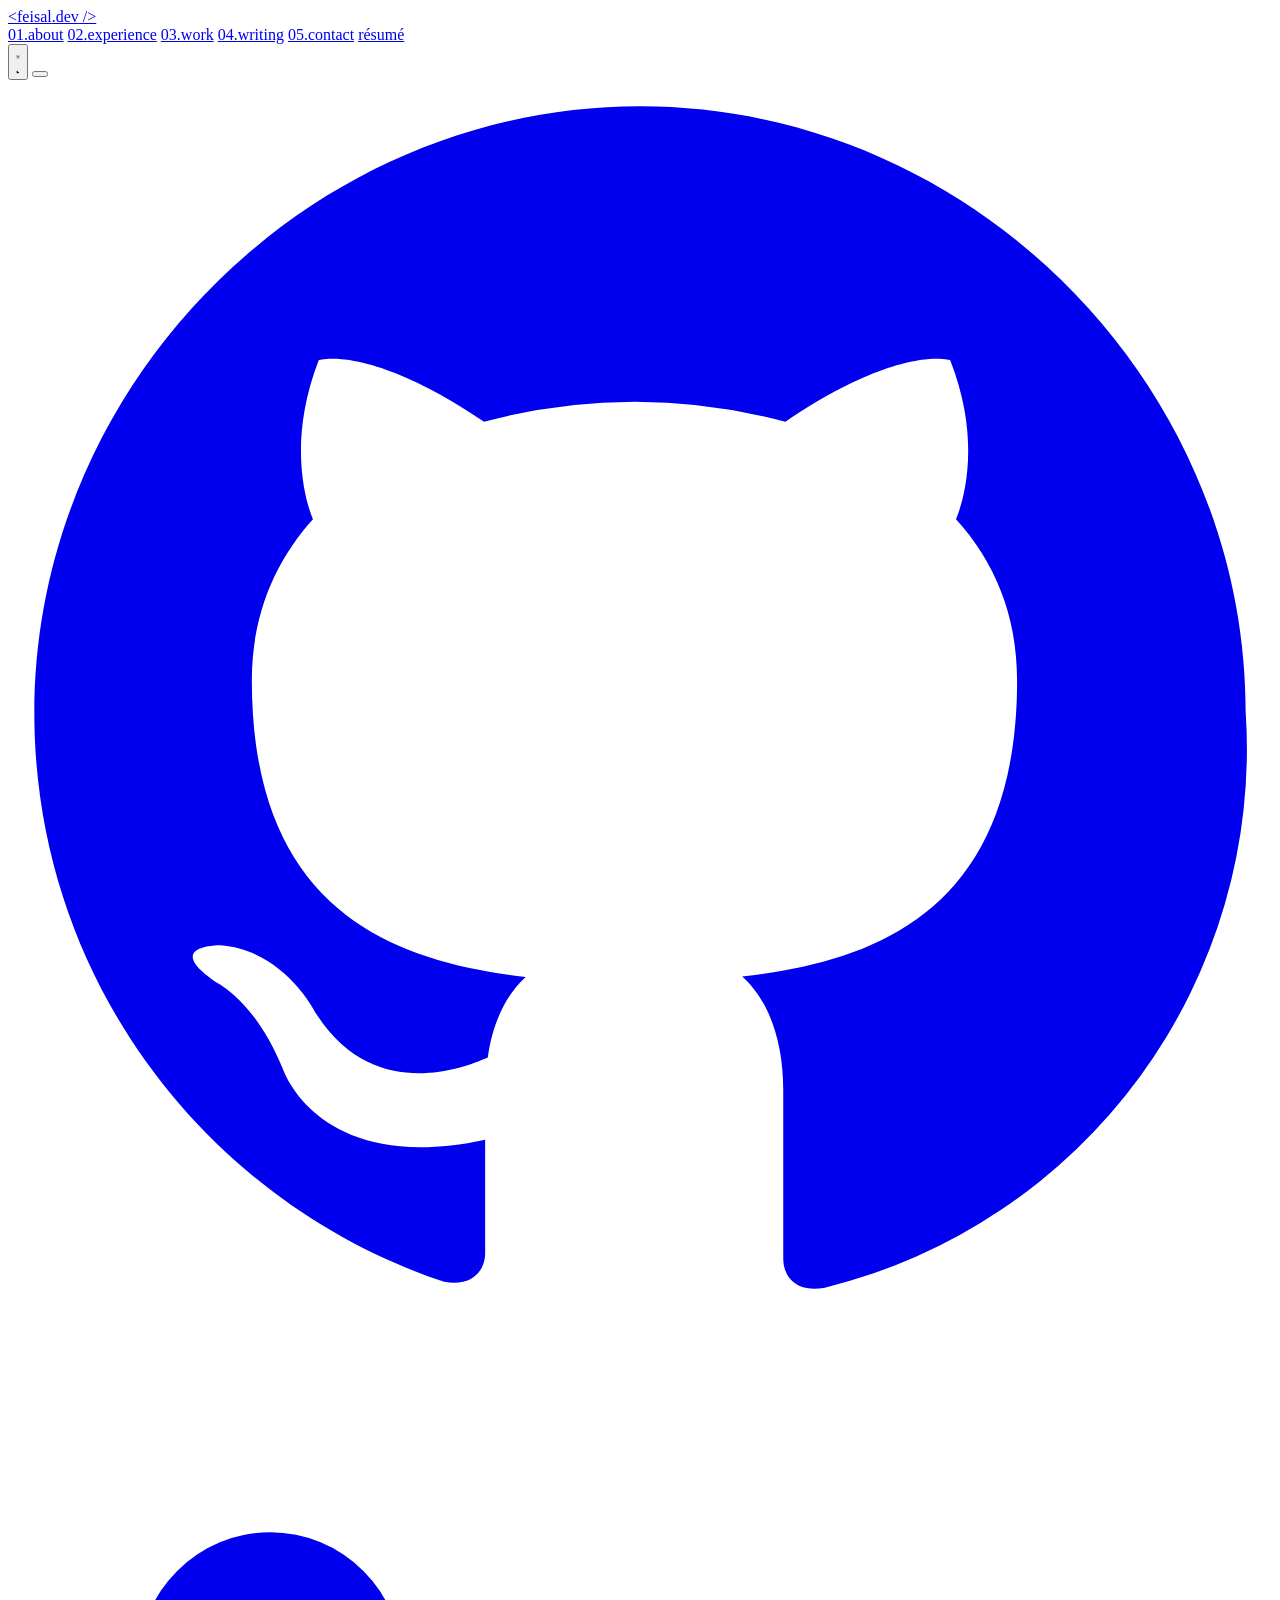
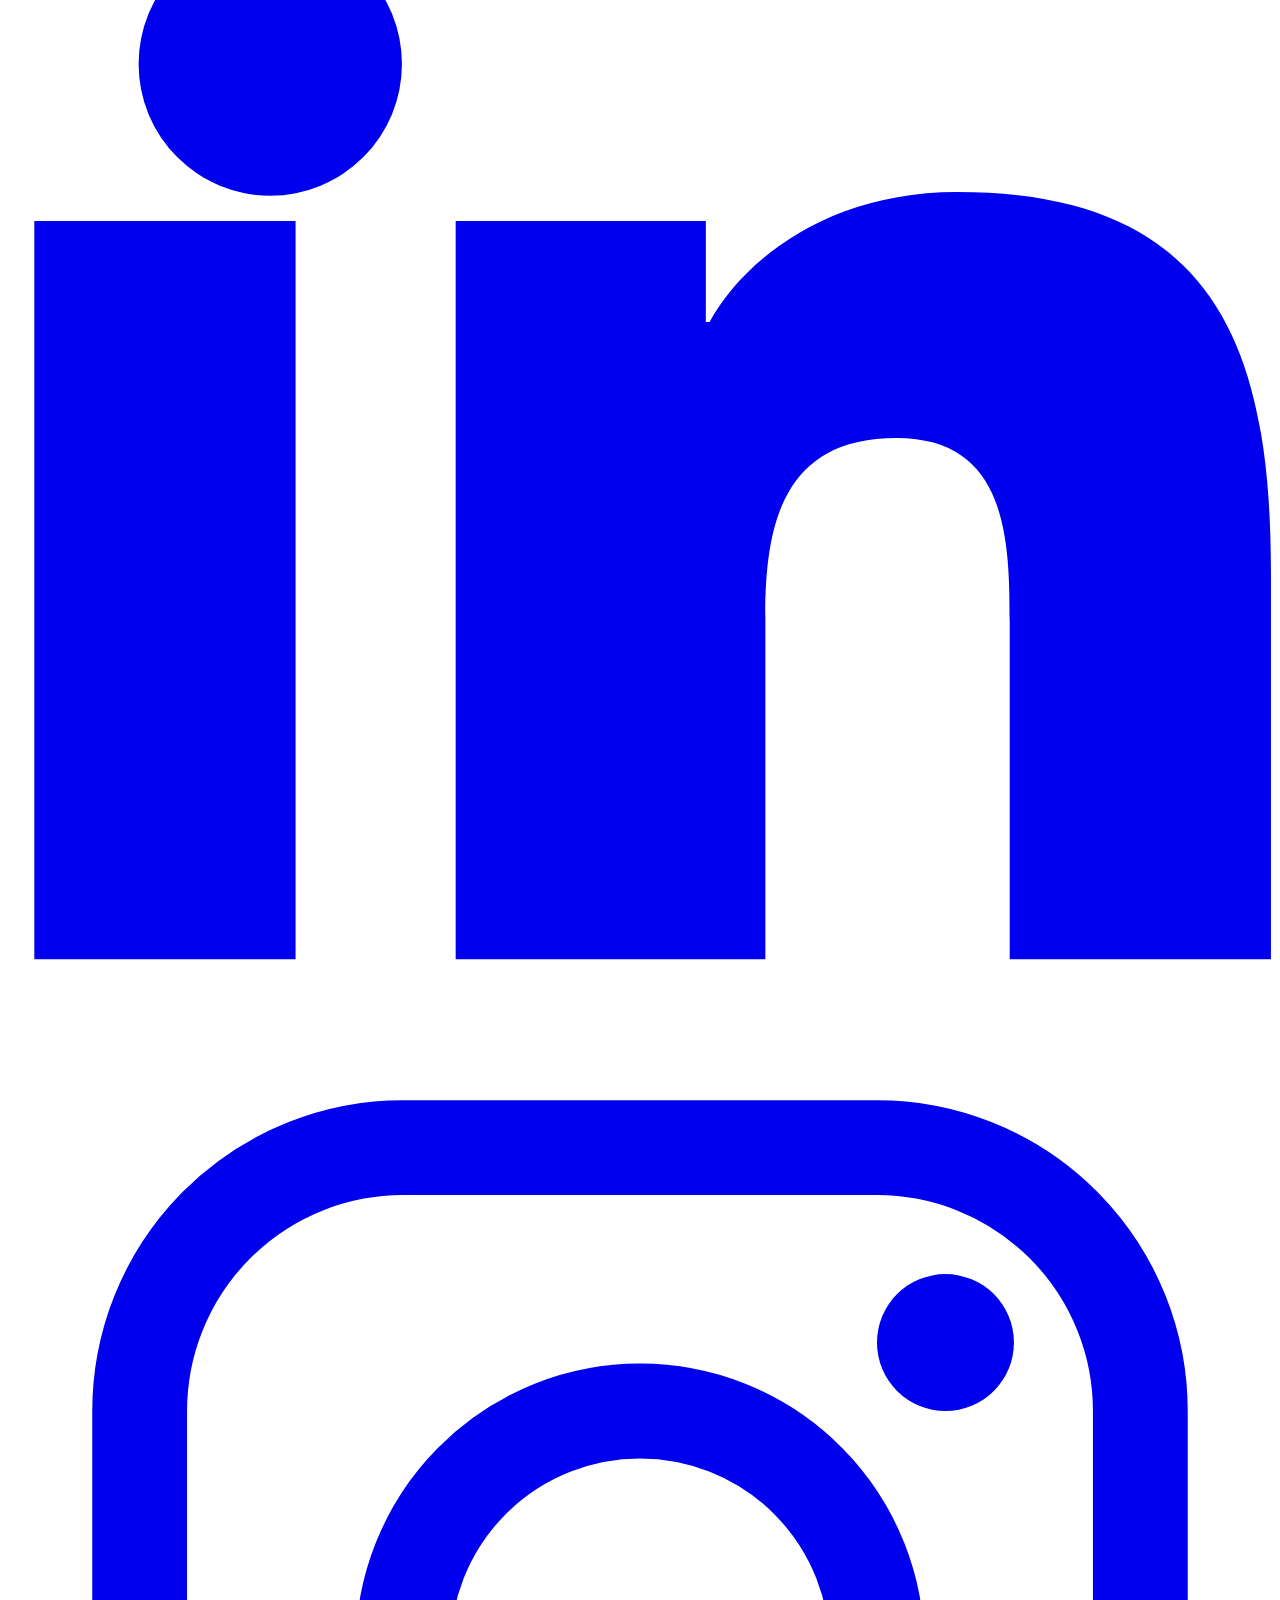
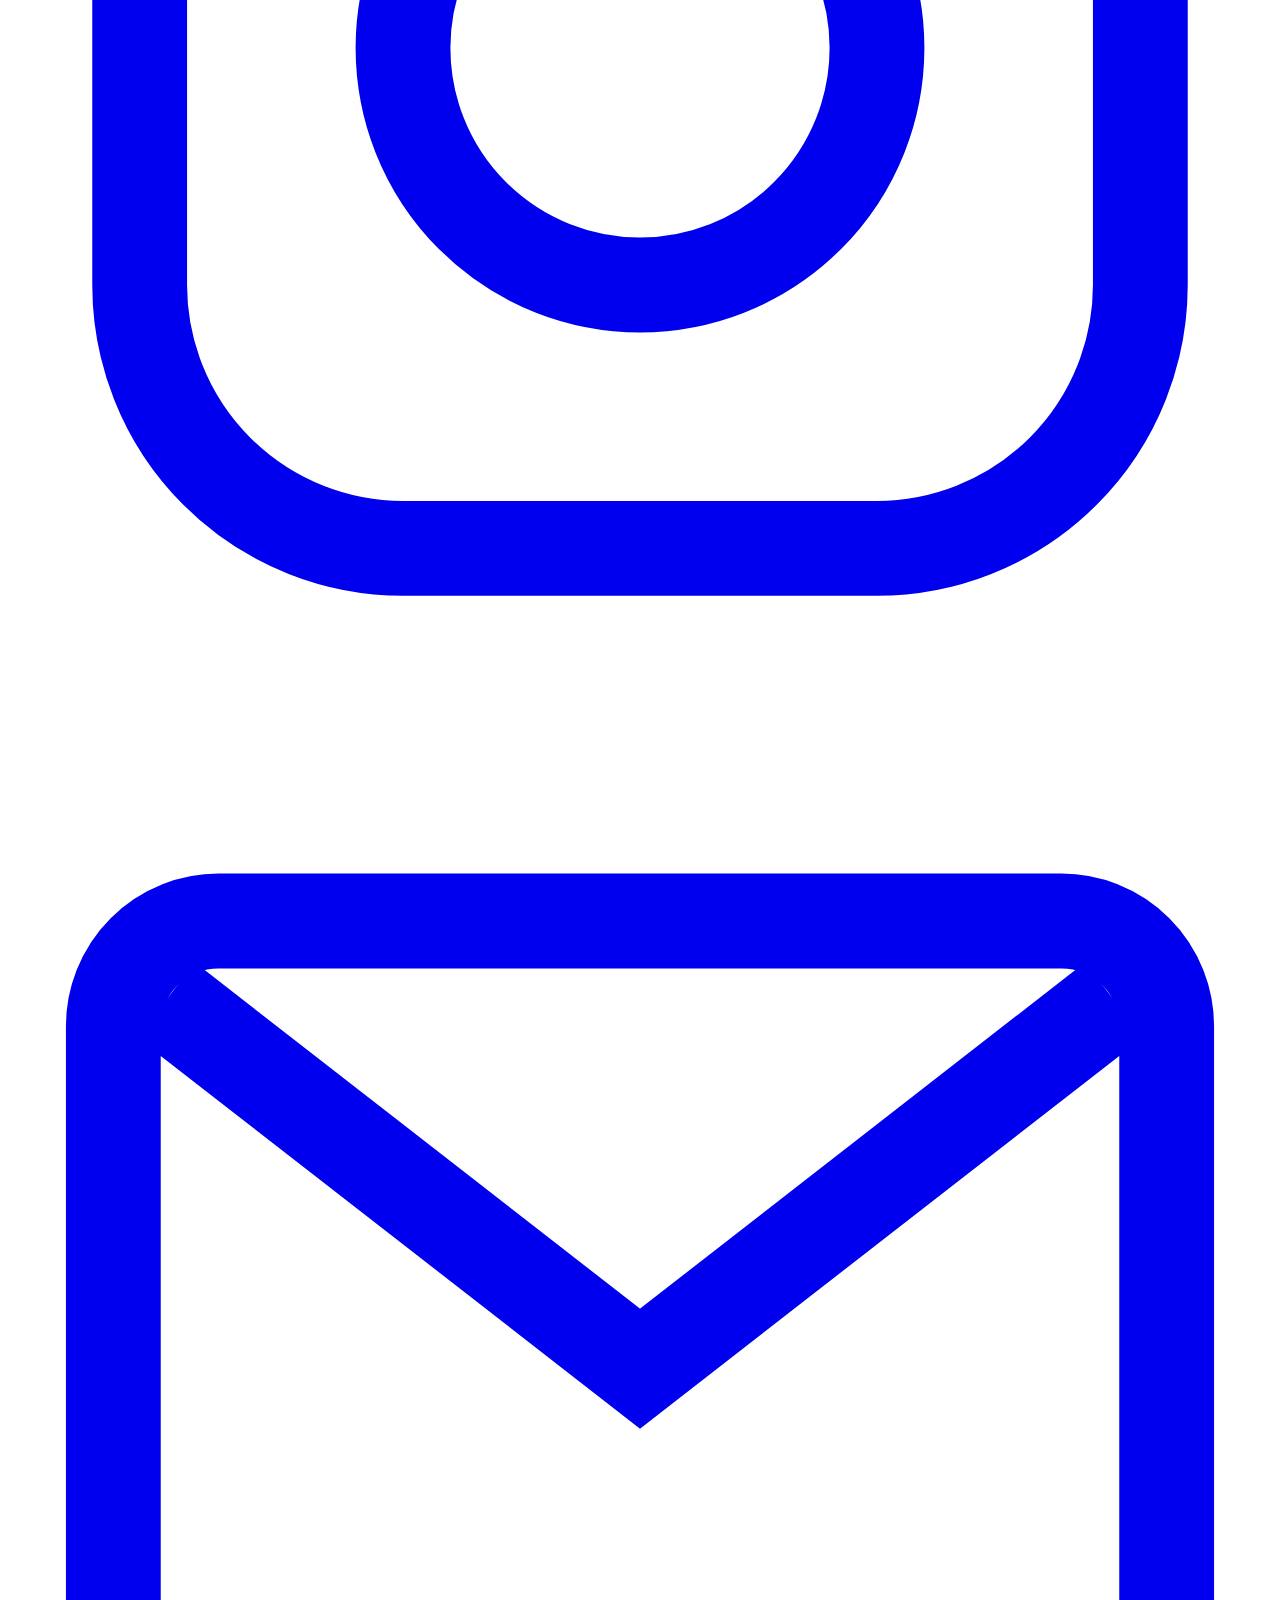
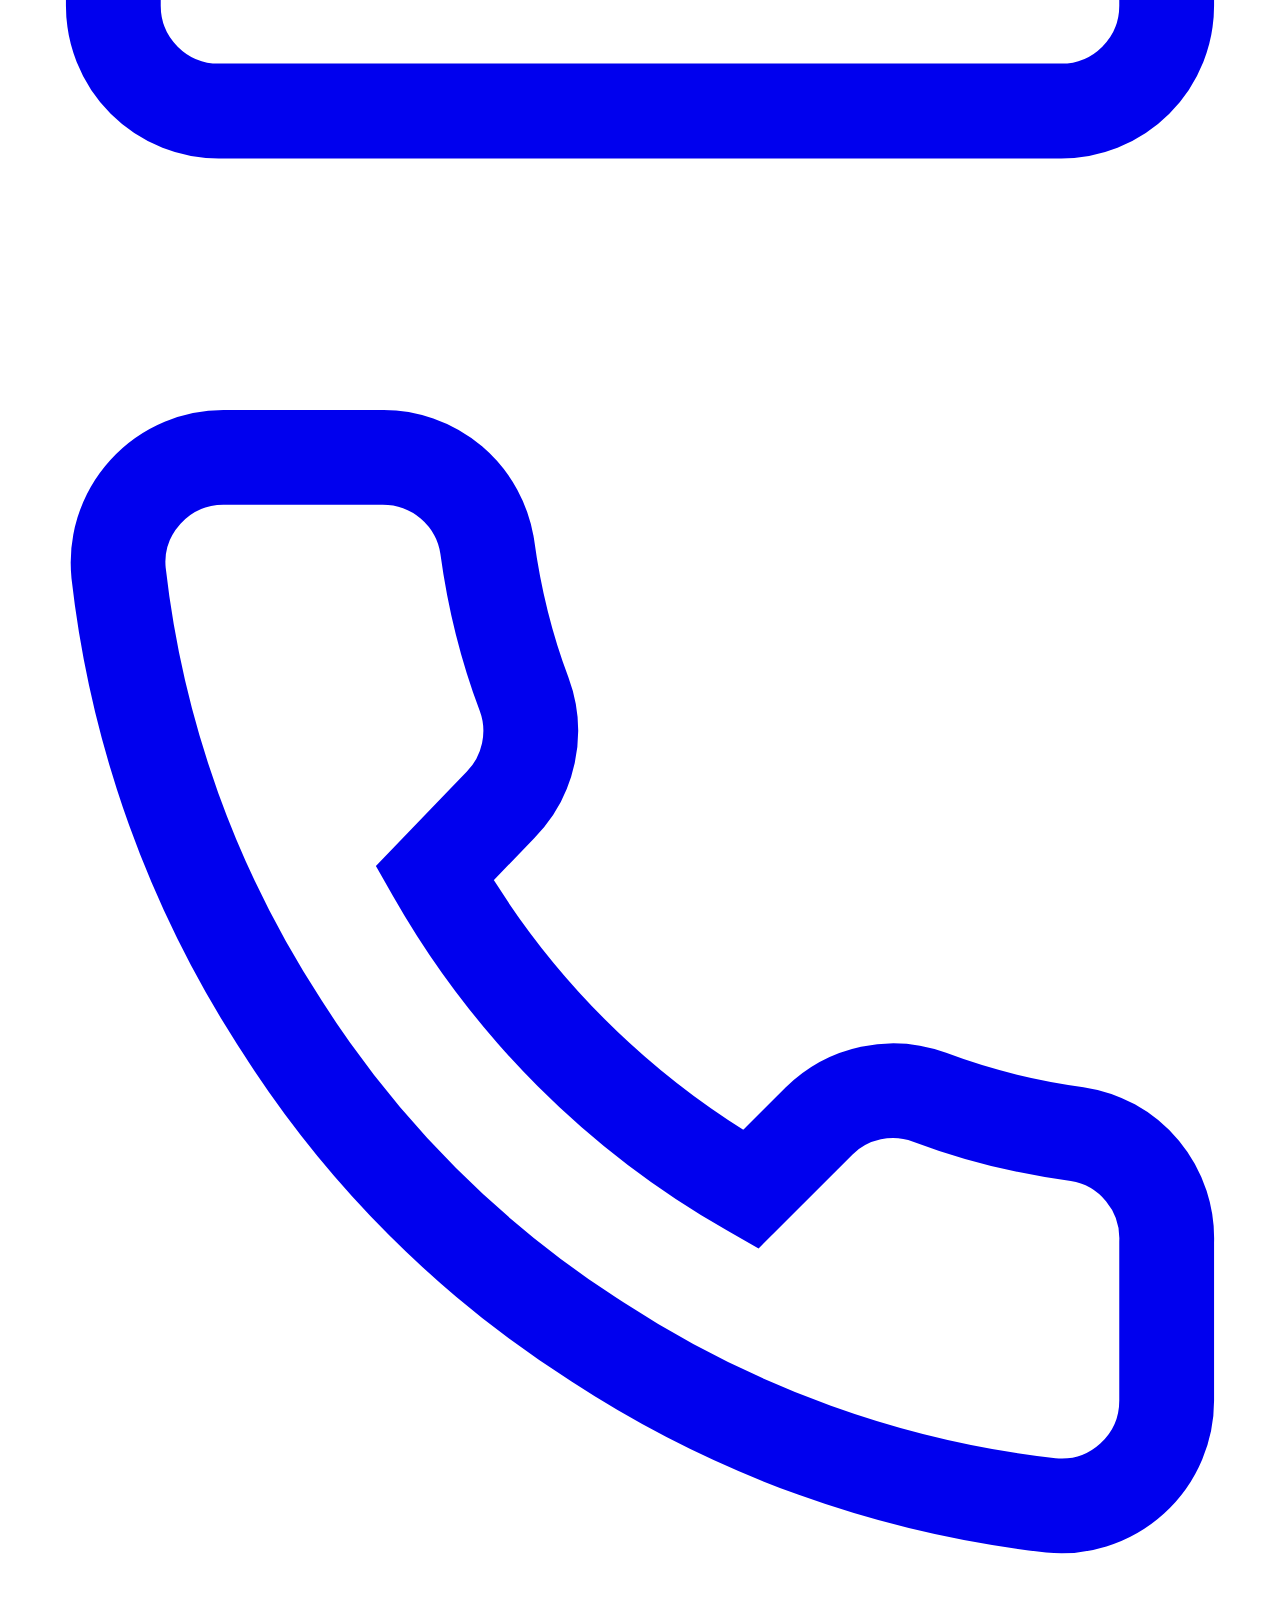
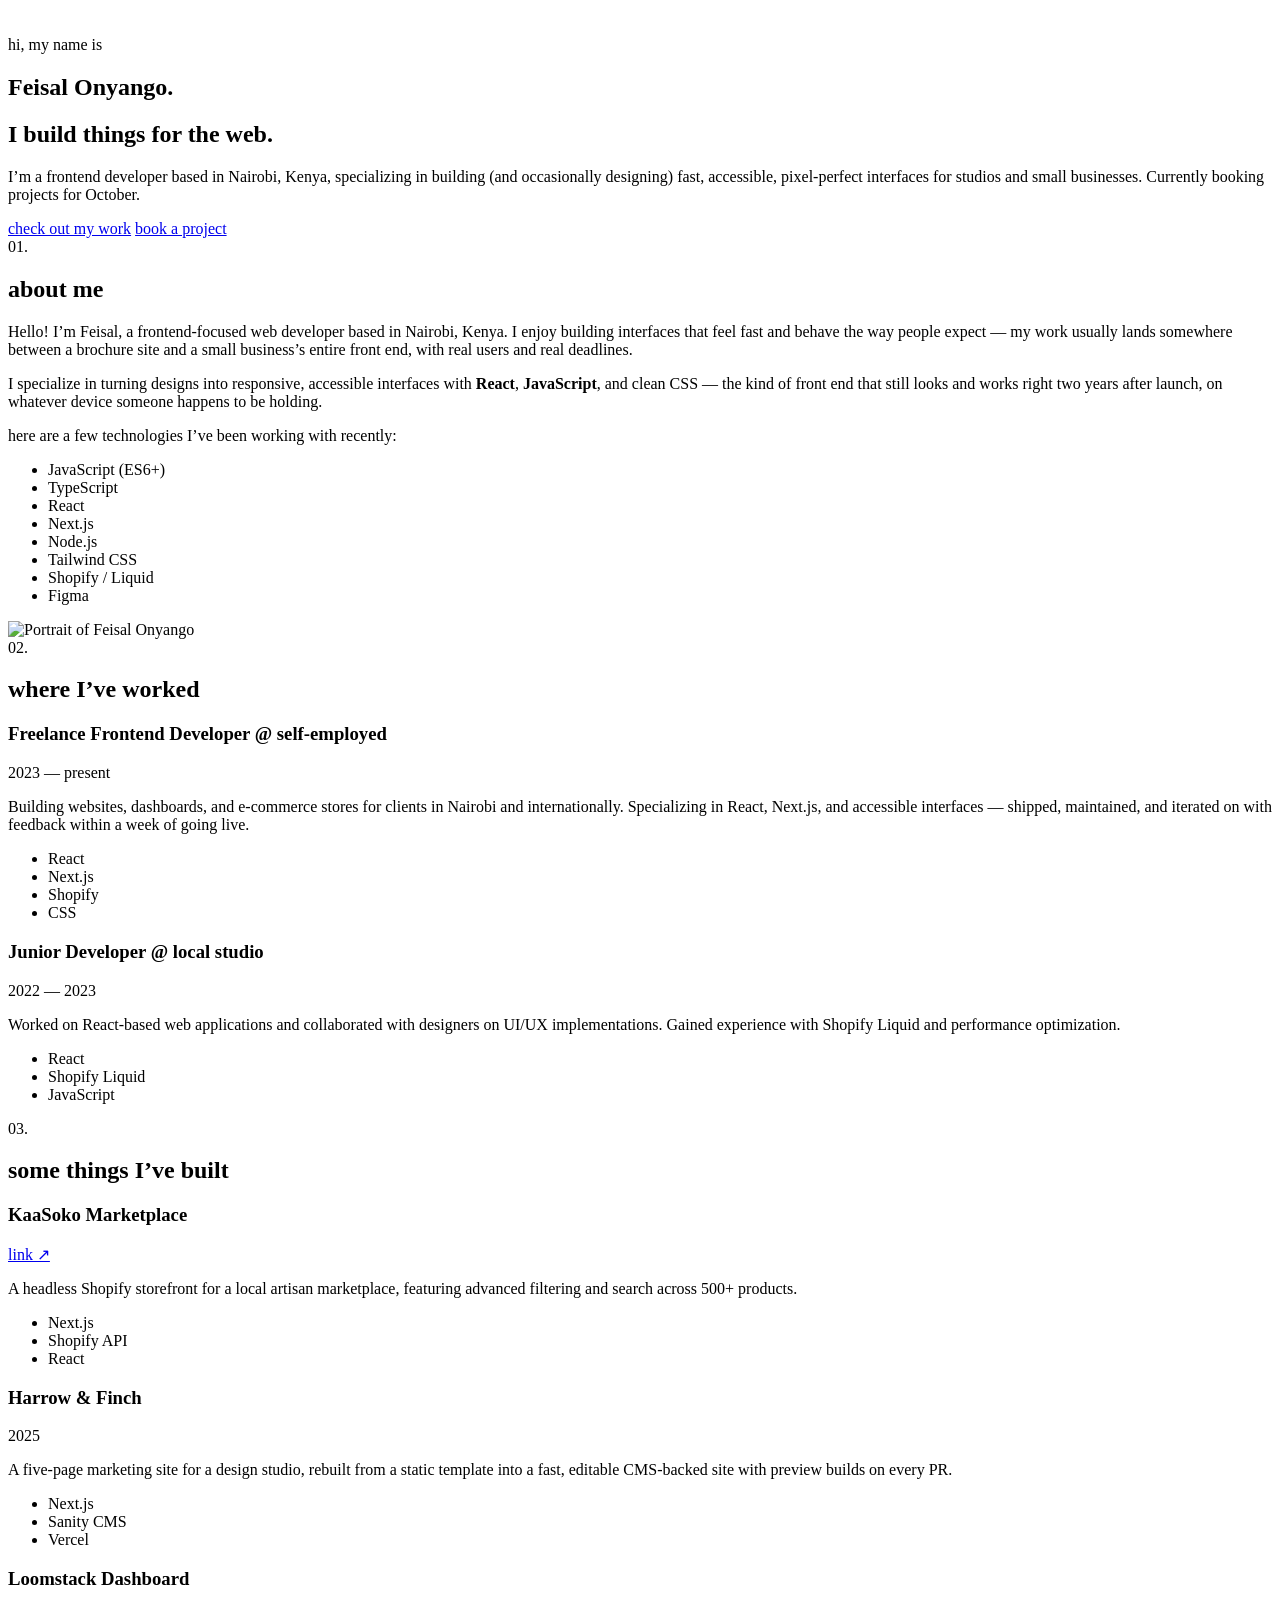
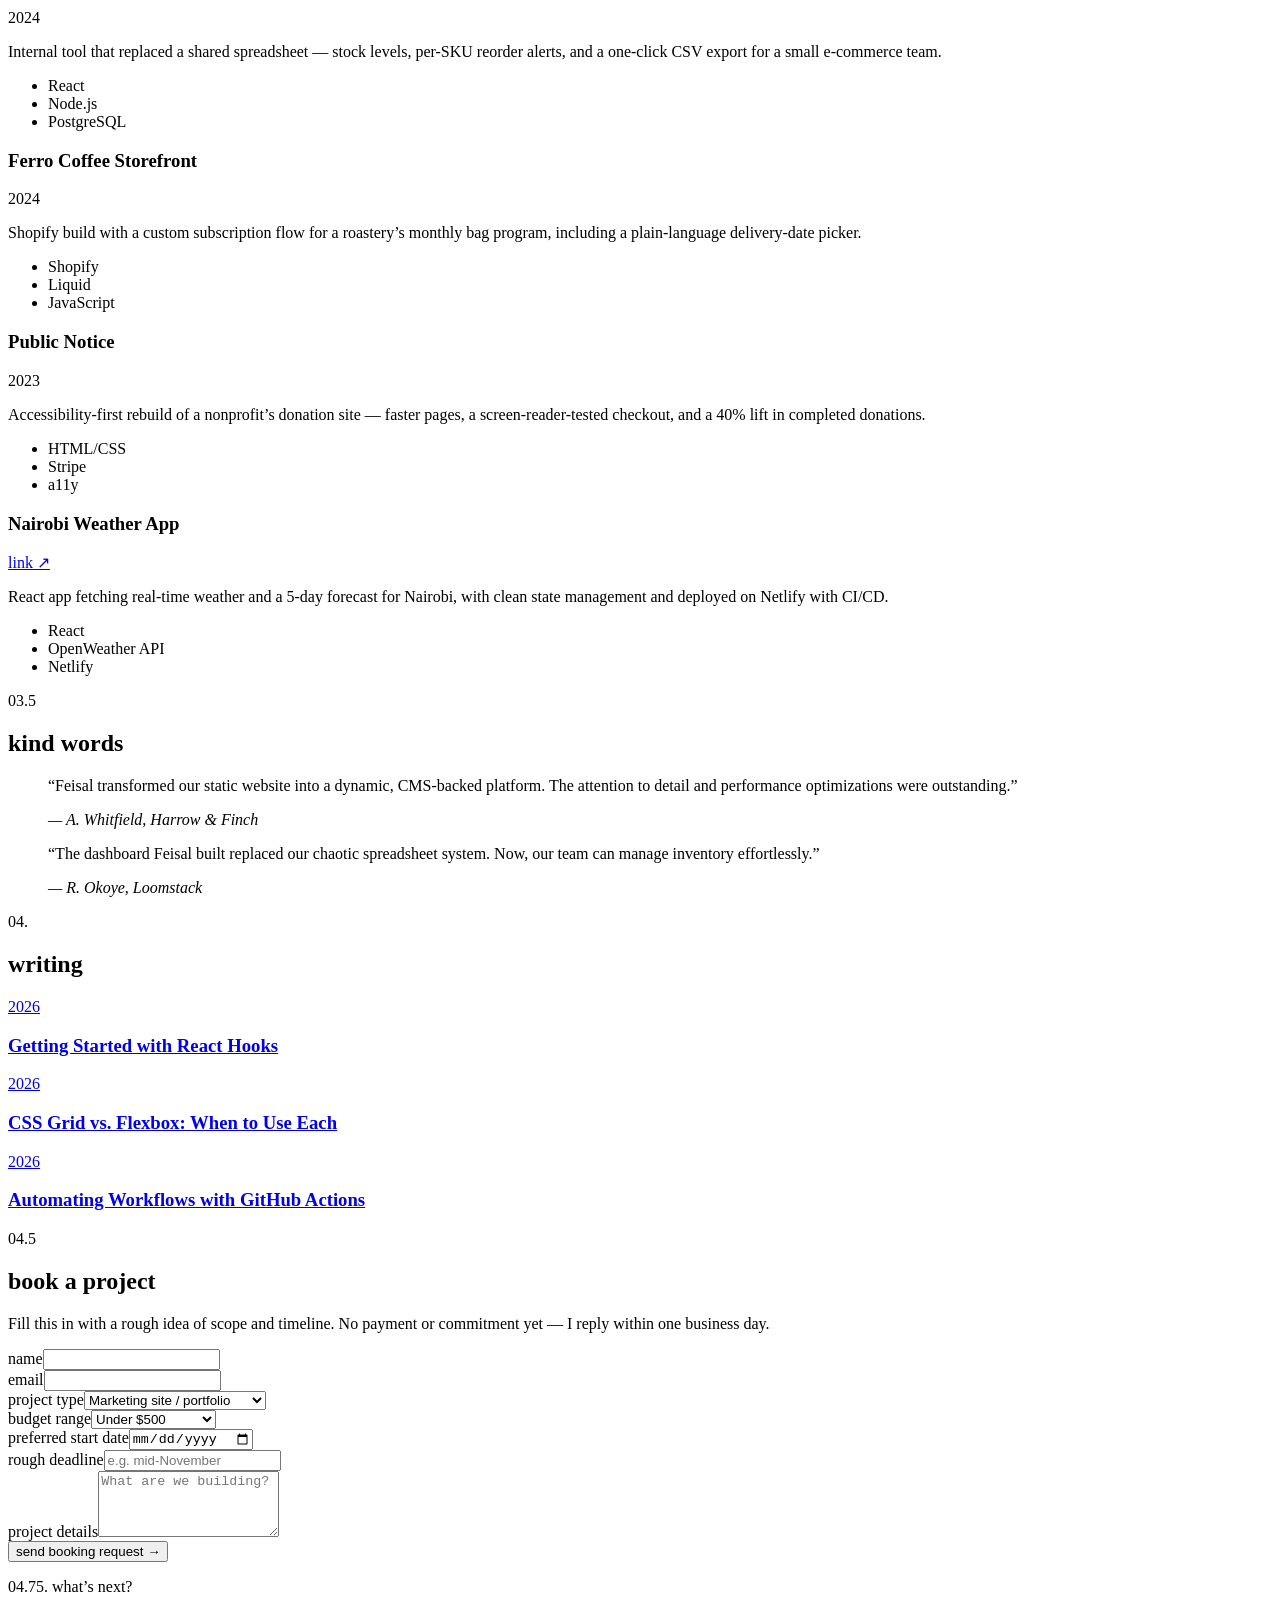
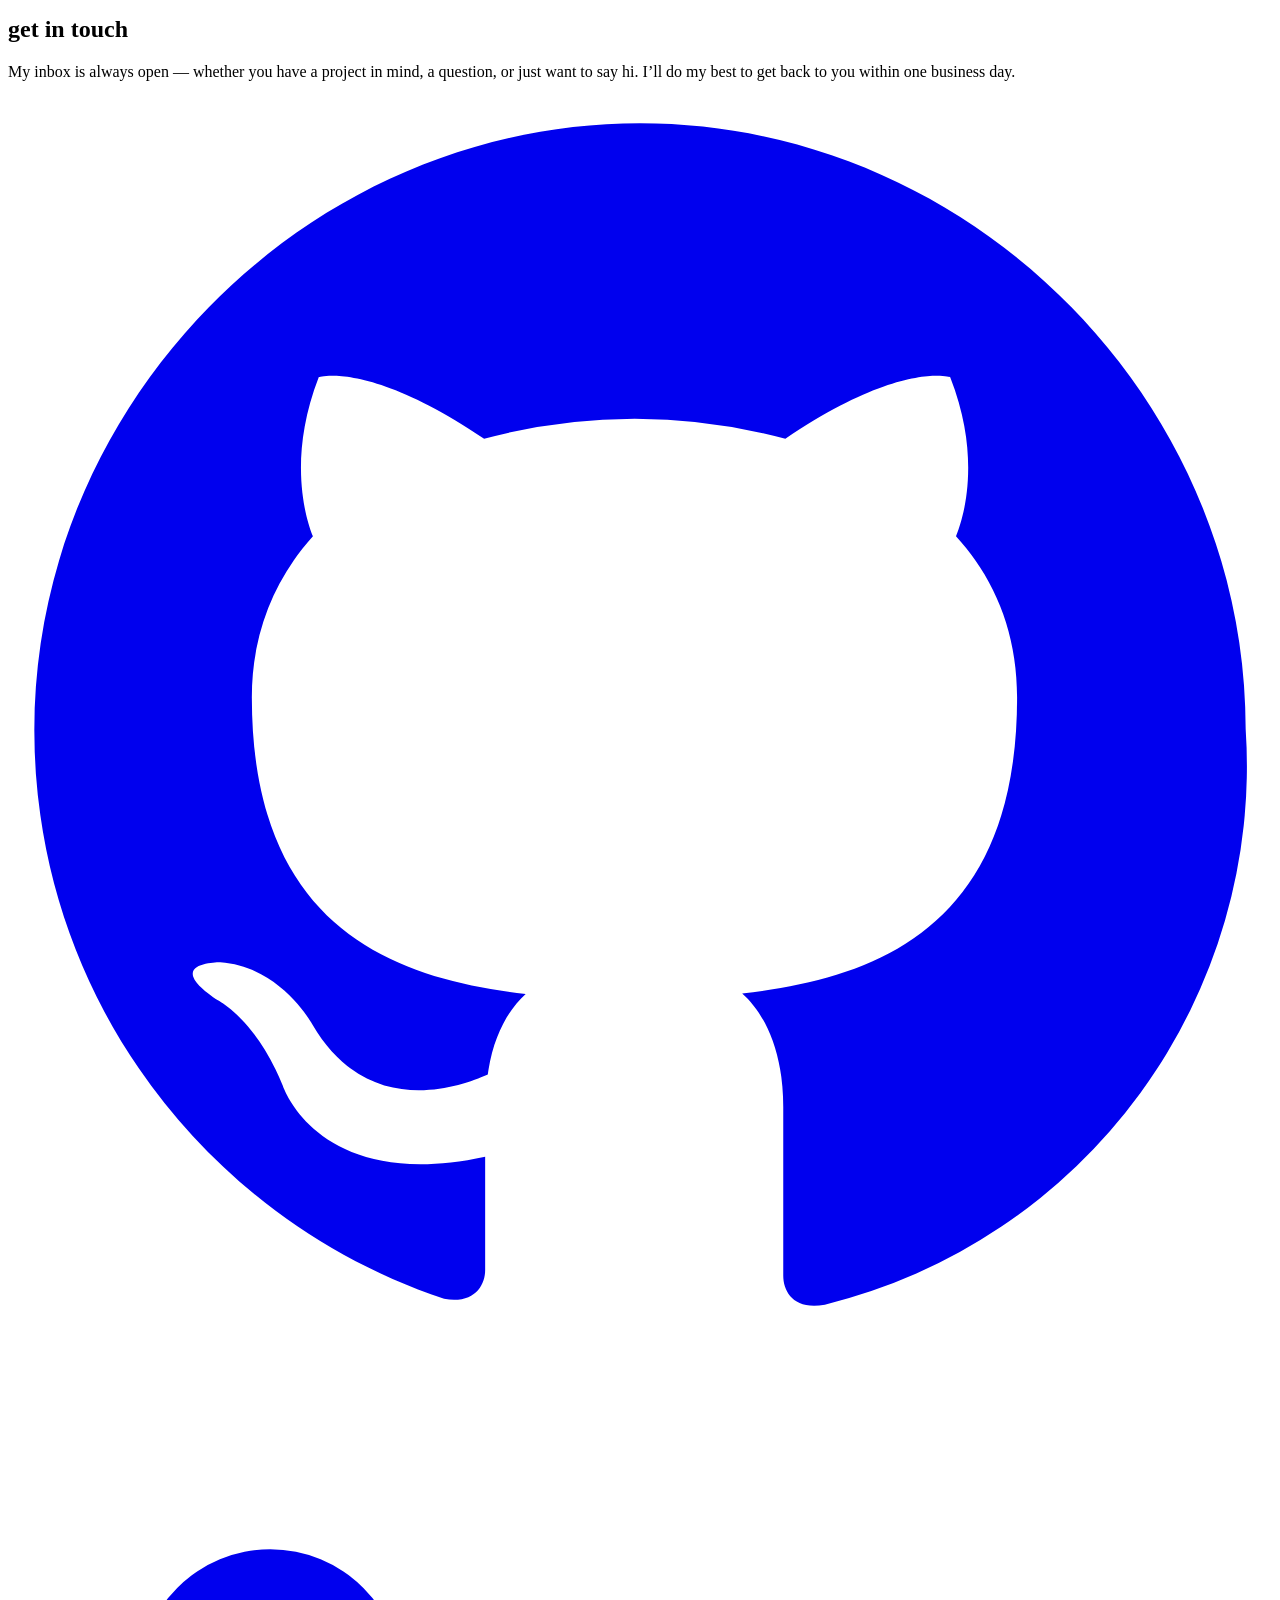
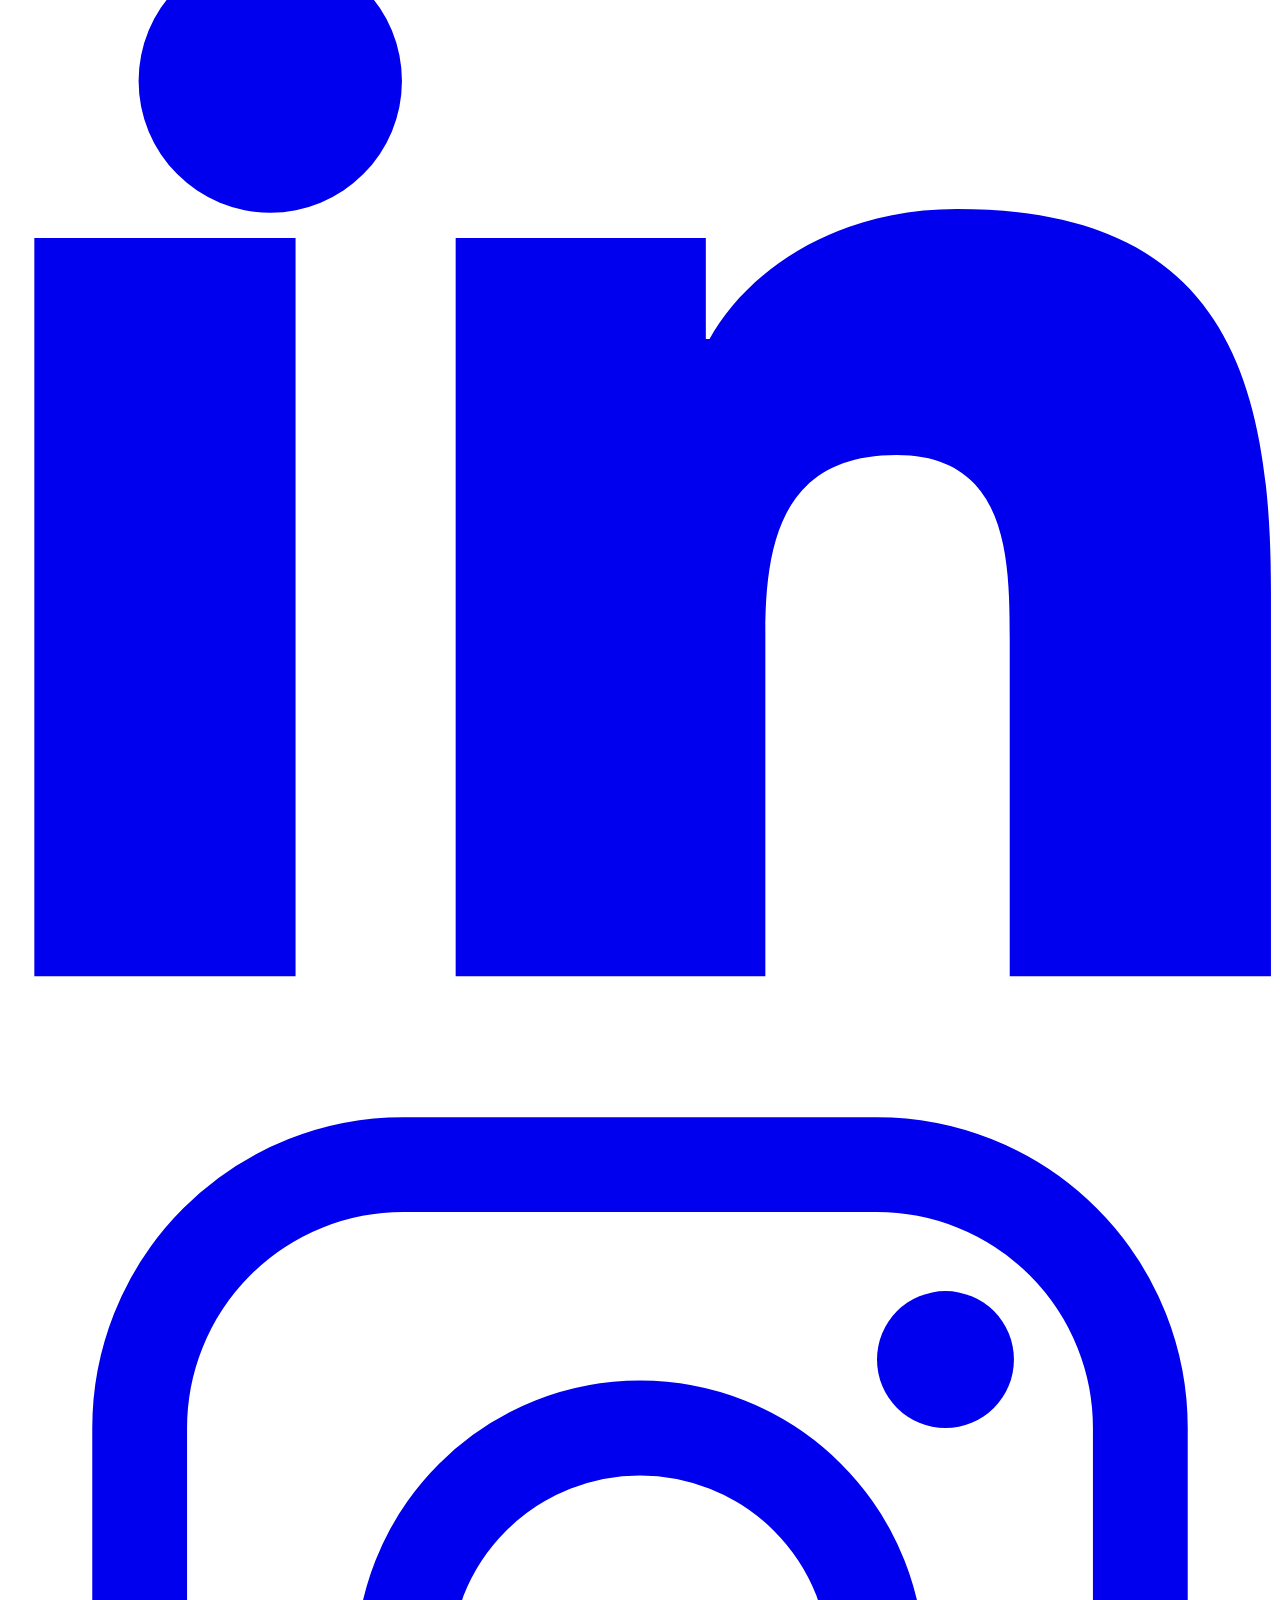
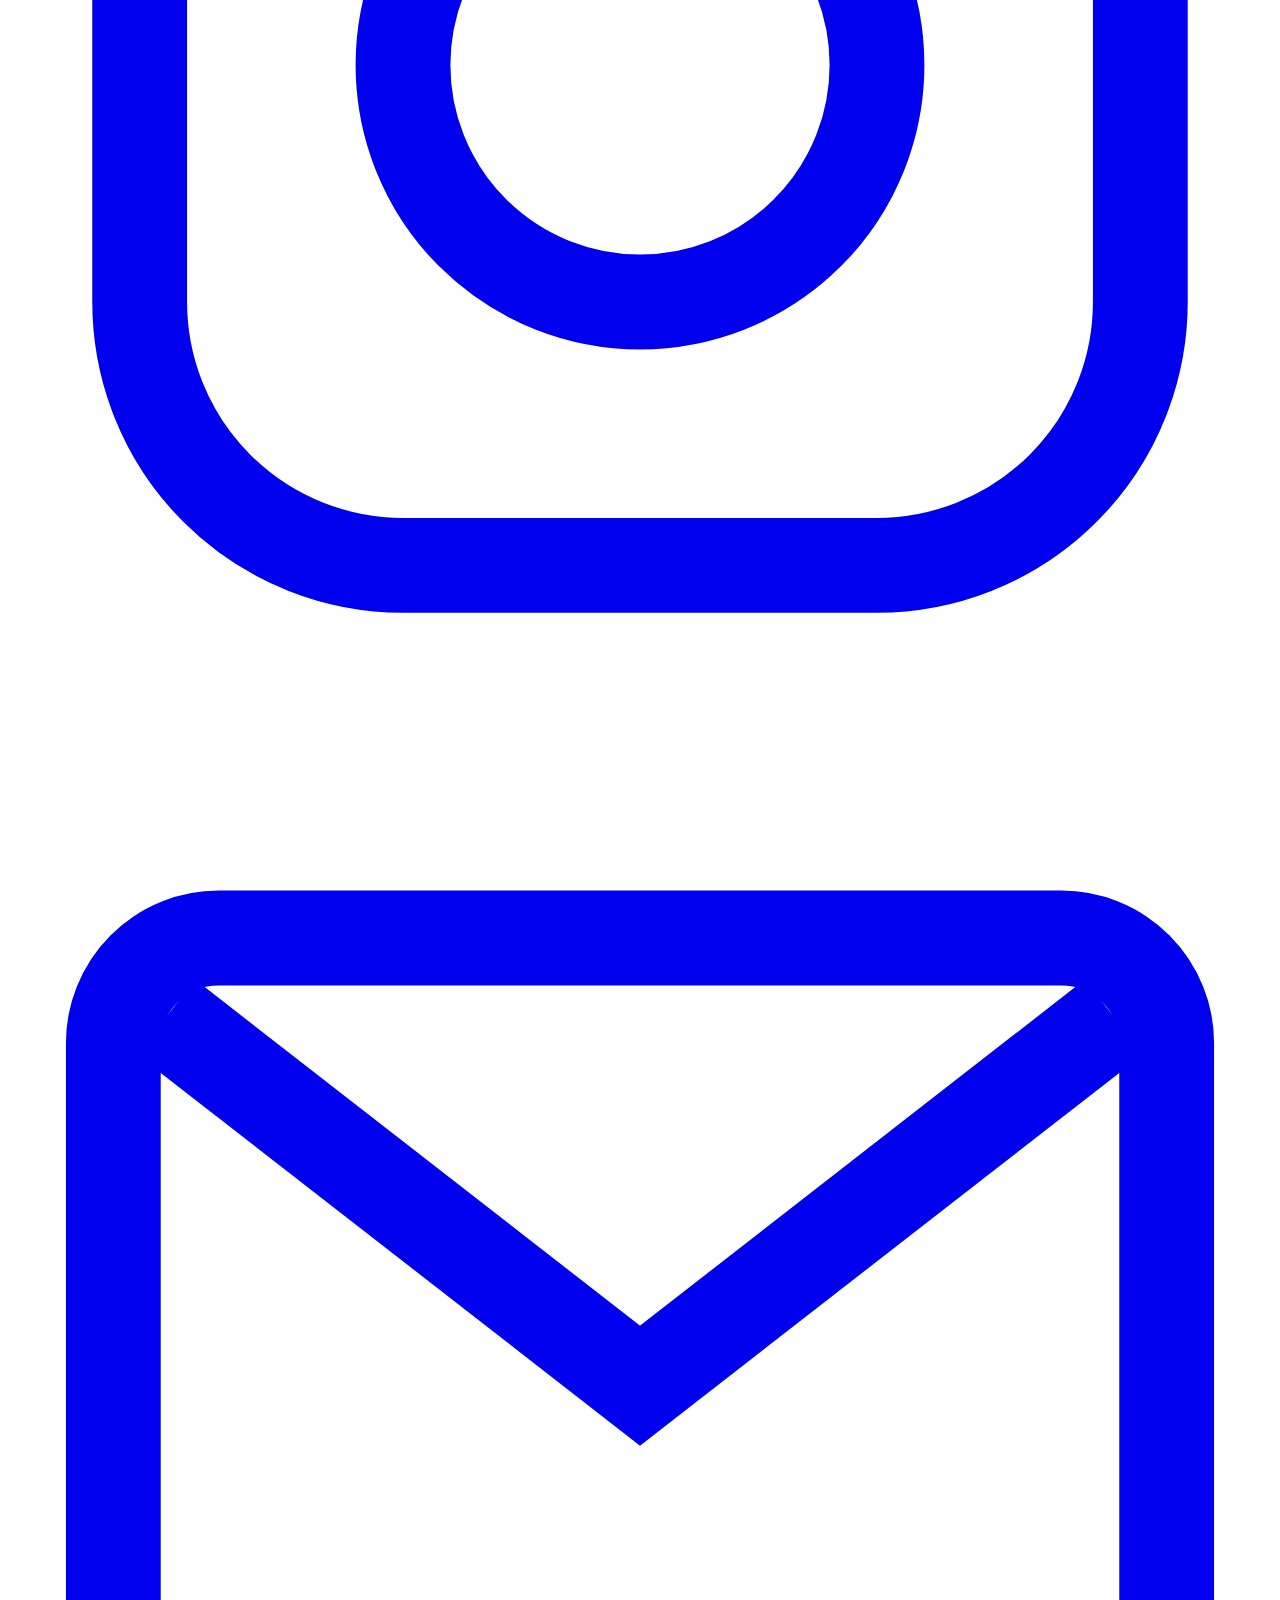
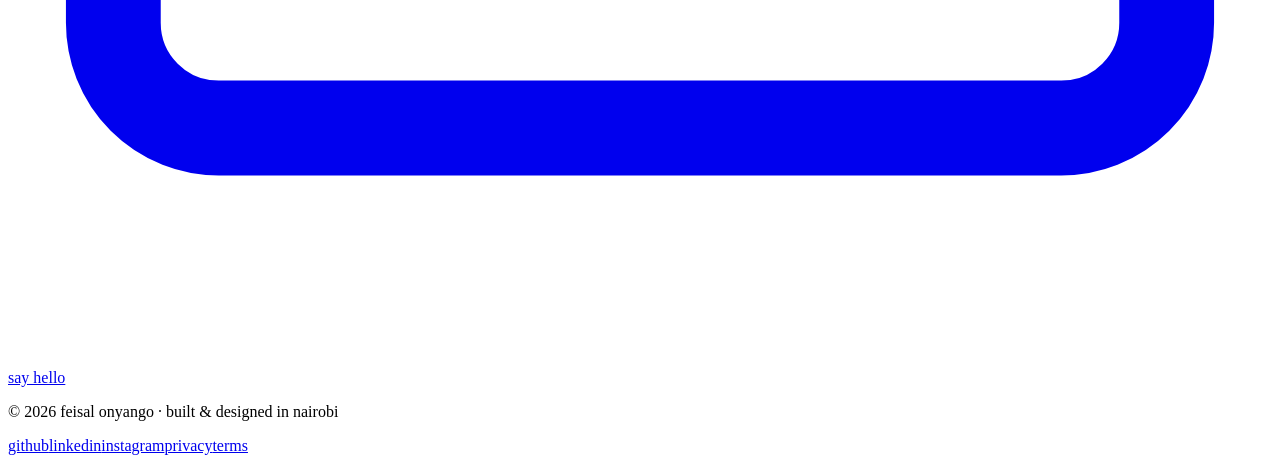
==== commit dc5f7448: "Add social links — fixed left rail, contact icons, and footer links" ====
--- a/index.html
+++ b/index.html
@@ -38,6 +38,15 @@
     <button class="nav-burger" id="navBurger" aria-label="Toggle menu" aria-expanded="false"><span></span><span></span><span></span></button>
   </div>
 </header>
+
+<aside class="social-rail mono" aria-label="Social links">
+  <a href="https://github.com/feizalsmitth" target="_blank" rel="noopener" aria-label="GitHub"><svg viewBox="0 0 24 24" fill="currentColor"><path d="M12 .5C5.73.5.5 5.74.5 12.02c0 5.03 3.26 9.29 7.78 10.8.57.1.78-.25.78-.55v-2.15c-3.17.69-3.84-1.34-3.84-1.34-.52-1.3-1.27-1.65-1.27-1.65-1.04-.71.08-.7.08-.7 1.15.08 1.75 1.18 1.75 1.18 1.02 1.75 2.68 1.24 3.33.95.1-.74.4-1.24.72-1.53-2.53-.29-5.2-1.27-5.2-5.63 0-1.24.44-2.26 1.16-3.06-.12-.29-.5-1.45.11-3.02 0 0 .96-.31 3.14 1.17a10.9 10.9 0 0 1 5.72 0c2.18-1.48 3.13-1.17 3.13-1.17.62 1.57.23 2.73.11 3.02.73.8 1.16 1.82 1.16 3.06 0 4.37-2.68 5.34-5.22 5.62.41.36.78 1.07.78 2.16v3.2c0 .3.2.66.79.55A10.53 10.53 0 0 0 23.5 12c0-6.27-5.23-11.5-11.5-11.5Z"/></svg></a>
+  <a href="https://www.linkedin.com/in/feizal-onyango-443553373/" target="_blank" rel="noopener" aria-label="LinkedIn"><svg viewBox="0 0 24 24" fill="currentColor"><path d="M4.98 3.5a2.5 2.5 0 1 1 0 5 2.5 2.5 0 0 1 0-5ZM.5 8.98h4.96V23H.5V8.98ZM8.5 8.98h4.75v1.92h.07c.66-1.2 2.28-2.47 4.7-2.47 5.03 0 5.96 3.15 5.96 7.24V23h-4.96v-6.4c0-1.53-.03-3.5-2.15-3.5-2.16 0-2.49 1.65-2.49 3.39V23H8.5V8.98Z"/></svg></a>
+  <a href="https://instagram.com/hsssnnnnd._" target="_blank" rel="noopener" aria-label="Instagram"><svg viewBox="0 0 24 24" fill="none" stroke="currentColor" stroke-width="1.8"><rect x="2.5" y="2.5" width="19" height="19" rx="5"/><circle cx="12" cy="12" r="4.5"/><circle cx="17.8" cy="6.2" r="1.3" fill="currentColor" stroke="none"/></svg></a>
+  <a href="mailto:feizalsmitth@icloud.com" aria-label="Email"><svg viewBox="0 0 24 24" fill="none" stroke="currentColor" stroke-width="1.8"><rect x="2" y="4.5" width="20" height="15" rx="2"/><path d="m3 6 9 7 9-7"/></svg></a>
+  <a href="tel:+254702478201" aria-label="Phone"><svg viewBox="0 0 24 24" fill="none" stroke="currentColor" stroke-width="1.8"><path d="M22 16.9v3a2 2 0 0 1-2.2 2 19.8 19.8 0 0 1-8.6-3.1 19.5 19.5 0 0 1-6-6A19.8 19.8 0 0 1 2.1 4.2 2 2 0 0 1 4.1 2h3a2 2 0 0 1 2 1.7c.13.96.36 1.9.7 2.8a2 2 0 0 1-.45 2.1L8.1 9.9a16 16 0 0 0 6 6l1.3-1.3a2 2 0 0 1 2.1-.45c.9.34 1.84.57 2.8.7A2 2 0 0 1 22 16.9Z"/></svg></a>
+  <span class="rail-line"></span>
+</aside>
 
 <main class="container">
 
@@ -163,6 +172,12 @@
   <p class="mono accent reveal">04.75. what’s next?</p>
   <h2 class="reveal">get in touch</h2>
   <p class="reveal contact-sub">My inbox is always open — whether you have a project in mind, a question, or just want to say hi. I’ll do my best to get back to you within one business day.</p>
+  <div class="contact-socials reveal" aria-label="Social links">
+    <a href="https://github.com/feizalsmitth" target="_blank" rel="noopener" aria-label="GitHub"><svg viewBox="0 0 24 24" fill="currentColor"><path d="M12 .5C5.73.5.5 5.74.5 12.02c0 5.03 3.26 9.29 7.78 10.8.57.1.78-.25.78-.55v-2.15c-3.17.69-3.84-1.34-3.84-1.34-.52-1.3-1.27-1.65-1.27-1.65-1.04-.71.08-.7.08-.7 1.15.08 1.75 1.18 1.75 1.18 1.02 1.75 2.68 1.24 3.33.95.1-.74.4-1.24.72-1.53-2.53-.29-5.2-1.27-5.2-5.63 0-1.24.44-2.26 1.16-3.06-.12-.29-.5-1.45.11-3.02 0 0 .96-.31 3.14 1.17a10.9 10.9 0 0 1 5.72 0c2.18-1.48 3.13-1.17 3.13-1.17.62 1.57.23 2.73.11 3.02.73.8 1.16 1.82 1.16 3.06 0 4.37-2.68 5.34-5.22 5.62.41.36.78 1.07.78 2.16v3.2c0 .3.2.66.79.55A10.53 10.53 0 0 0 23.5 12c0-6.27-5.23-11.5-11.5-11.5Z"/></svg></a>
+    <a href="https://www.linkedin.com/in/feizal-onyango-443553373/" target="_blank" rel="noopener" aria-label="LinkedIn"><svg viewBox="0 0 24 24" fill="currentColor"><path d="M4.98 3.5a2.5 2.5 0 1 1 0 5 2.5 2.5 0 0 1 0-5ZM.5 8.98h4.96V23H.5V8.98ZM8.5 8.98h4.75v1.92h.07c.66-1.2 2.28-2.47 4.7-2.47 5.03 0 5.96 3.15 5.96 7.24V23h-4.96v-6.4c0-1.53-.03-3.5-2.15-3.5-2.16 0-2.49 1.65-2.49 3.39V23H8.5V8.98Z"/></svg></a>
+    <a href="https://instagram.com/hsssnnnnd._" target="_blank" rel="noopener" aria-label="Instagram"><svg viewBox="0 0 24 24" fill="none" stroke="currentColor" stroke-width="1.8"><rect x="2.5" y="2.5" width="19" height="19" rx="5"/><circle cx="12" cy="12" r="4.5"/><circle cx="17.8" cy="6.2" r="1.3" fill="currentColor" stroke="none"/></svg></a>
+    <a href="mailto:feizalsmitth@icloud.com" aria-label="Email"><svg viewBox="0 0 24 24" fill="none" stroke="currentColor" stroke-width="1.8"><rect x="2" y="4.5" width="20" height="15" rx="2"/><path d="m3 6 9 7 9-7"/></svg></a>
+  </div>
   <a href="mailto:feizalsmitth@icloud.com" class="btn btn-outline mono reveal">say hello</a>
 </section>
 
@@ -170,7 +185,7 @@
 
 <footer class="footer mono">
   <p>© <span id="year"></span> feisal onyango · built &amp; designed in nairobi</p>
-  <div class="footer-links"><a href="privacy.html">privacy</a><a href="terms.html">terms</a></div>
+  <div class="footer-links"><a href="https://github.com/feizalsmitth" target="_blank" rel="noopener">github</a><a href="https://www.linkedin.com/in/feizal-onyango-443553373/" target="_blank" rel="noopener">linkedin</a><a href="https://instagram.com/hsssnnnnd._" target="_blank" rel="noopener">instagram</a><a href="privacy.html">privacy</a><a href="terms.html">terms</a></div>
 </footer>
 
 <script src="script.js"></script>
--- a/styles.css
+++ b/styles.css
@@ -1,163 +1 @@
-:root{
-  --navy:#0a192f; --navy-light:#112240; --navy-lightest:#233554;
-  --slate:#8892b0; --slate-light:#a8b2d1; --slate-lightest:#ccd6f6; --white:#e6f1ff;
-  --green:#64ffda; --green-tint:rgba(100,255,218,.1);
-  --nav-bg:rgba(10,25,47,.85); --footer-line:rgba(136,146,176,.15); --card-shadow:rgba(2,12,27,.7);
-  --font-sans:"Inter",system-ui,sans-serif; --font-mono:"JetBrains Mono",monospace;
-  --max:1100px;
-}
-:root.light{
-  --navy:#f2f5f7; --navy-light:#ffffff; --navy-lightest:#d3d9e3;
-  --slate:#4b586f; --slate-light:#33415c; --slate-lightest:#0a192f; --white:#0a192f;
-  --green:#0a8f84; --green-tint:rgba(10,143,132,.12);
-  --nav-bg:rgba(242,245,247,.85); --footer-line:rgba(74,90,120,.18); --card-shadow:rgba(74,90,120,.25);
-}
-*{box-sizing:border-box}
-html{scroll-behavior:smooth}
-@media (prefers-reduced-motion: reduce){html{scroll-behavior:auto} *{animation-duration:.001ms!important;transition-duration:.001ms!important}}
-html.theme-transition, html.theme-transition *{transition:background-color .3s ease,color .3s ease,border-color .3s ease,box-shadow .3s ease !important}
-body{margin:0;background:var(--navy);color:var(--slate);font-family:var(--font-sans);font-size:18px;line-height:1.75;-webkit-font-smoothing:antialiased}
-a{color:inherit;text-decoration:none}
-h1,h2,h3{margin:0;line-height:1.15;font-weight:600;color:var(--slate-lightest)}
-h1{font-size:clamp(2.6rem,7vw,4.6rem);color:var(--white)}
-h2{font-size:clamp(1.6rem,4vw,2.4rem)}
-h3{font-size:1.15rem;color:var(--slate-lightest)}
-img{max-width:100%;display:block}
-.mono{font-family:var(--font-mono)}
-.accent{color:var(--green)}
-::selection{background:var(--green);color:var(--navy)}
-:focus-visible{outline:2px solid var(--green);outline-offset:3px;border-radius:2px}
-.container{max-width:var(--max);margin:0 auto;padding:0 32px}
-.section{max-width:900px;margin:0 auto;padding:110px 0}
-
-/* section headers */
-.section-head{display:flex;align-items:baseline;gap:14px;margin-bottom:44px;white-space:nowrap}
-.section-head::after{content:"";position:relative;top:-6px;display:block;height:1px;width:100%;background:var(--navy-lightest);min-width:60px}
-.section-head .n{color:var(--green);font-size:clamp(.9rem,2vw,1.1rem);font-weight:500}
-.section-head h2{font-size:clamp(1.4rem,3.5vw,2rem);color:var(--slate-lightest)}
-
-/* nav */
-.nav{position:fixed;top:0;left:0;right:0;z-index:100;display:flex;align-items:center;justify-content:space-between;padding:18px 5vw;background:var(--nav-bg);backdrop-filter:blur(12px);border-bottom:1px solid var(--footer-line)}
-.logo{color:var(--slate-lightest);font-size:1rem;font-weight:600}
-.nav-links{display:flex;align-items:center;gap:26px;font-size:.85rem}
-.nav-links a:not(.nav-cta){color:var(--slate-light)}
-.nav-links a:not(.nav-cta):hover{color:var(--green)}
-.nav-links .n{color:var(--green);margin-right:5px}
-.nav-cta{color:var(--green);border:1px solid var(--green);border-radius:4px;padding:9px 16px}
-.nav-cta:hover{background:var(--green-tint)}
-.nav-end{display:flex;align-items:center;gap:10px}
-.theme-toggle{background:none;border:none;cursor:pointer;color:var(--slate-light);padding:6px;border-radius:4px;display:flex;align-items:center}
-.theme-toggle:hover{color:var(--green);background:var(--green-tint)}
-.theme-toggle svg{width:20px;height:20px}
-.theme-toggle .icon-sun{display:block}
-.theme-toggle .icon-moon{display:none}
-:root.light .theme-toggle .icon-sun{display:none}
-:root.light .theme-toggle .icon-moon{display:block}
-.nav-burger{display:none;background:none;border:none;cursor:pointer;padding:8px}
-.nav-burger span{display:block;width:22px;height:2px;background:var(--slate-lightest);margin:5px 0}
-
-/* buttons */
-.btn{display:inline-block;padding:14px 26px;border:1px solid var(--green);border-radius:4px;color:var(--green);font-size:.85rem;transition:all .2s ease;cursor:pointer;background:transparent}
-.btn:hover{background:var(--green-tint);transform:translateY(-3px)}
-.btn-big{width:100%;margin-top:8px}
-
-/* hero */
-.hero{max-width:900px;margin:0 auto;padding:180px 0 120px}
-.hero-kicker{font-size:clamp(.9rem,2vw,1rem);margin:0 0 16px}
-.hero h1{margin:0 0 8px}
-.hero h2{color:var(--slate);font-size:clamp(2.2rem,6vw,3.8rem);font-weight:600;margin:0 0 28px}
-.hero-sub{max-width:54ch;font-size:1.02rem}
-.hero-btns{display:flex;gap:16px;margin-top:44px;flex-wrap:wrap}
-
-/* about */
-.about-grid{display:grid;grid-template-columns:3fr 2fr;gap:56px;align-items:center}
-.about-grid p{margin:0 0 20px}
-.about-grid strong{color:var(--slate-lightest)}
-.skills-title{margin:28px 0 12px;font-size:.9rem}
-.skills-list{list-style:none;display:grid;grid-template-columns:repeat(2,max-content);gap:8px 24px;padding:0;margin:0;font-size:.85rem}
-.skills-list li::before{content:"▸";color:var(--green);margin-right:10px}
-.photo-frame{position:relative;max-width:300px;margin:0 auto;border-radius:6px;transition:transform .3s ease}
-.photo-frame::after{content:"";position:absolute;inset:0;border:2px solid var(--green);border-radius:6px;transform:translate(14px,14px);z-index:-1;transition:transform .3s ease}
-.photo-frame:hover{transform:translate(-6px,-6px)}
-.photo-frame:hover::after{transform:translate(20px,20px)}
-.photo-frame img{border-radius:6px;filter:grayscale(.5) contrast(1.05);aspect-ratio:1;object-fit:cover}
-.photo-frame:hover img{filter:none}
-
-/* experience */
-.timeline-item{padding:4px 0 40px;border-left:2px solid var(--navy-lightest);margin-left:4px;padding-left:28px;position:relative}
-.timeline-item::before{content:"";position:absolute;left:-7px;top:10px;width:12px;height:12px;border-radius:50%;background:var(--navy-lightest);box-shadow:0 0 0 4px var(--navy)}
-.timeline-item .where{font-size:.9rem;font-weight:500}
-.timeline-item .range{font-size:.8rem;color:var(--slate);margin:6px 0 14px}
-.timeline-item p{margin:0 0 16px;font-size:.95rem}
-
-/* projects */
-.projects-grid{display:grid;grid-template-columns:repeat(2,1fr);gap:24px}
-.project{background:var(--navy-light);border-radius:6px;padding:26px 26px 22px;transition:transform .25s ease,box-shadow .25s ease;display:flex;flex-direction:column}
-.project:hover{transform:translateY(-6px);box-shadow:0 20px 30px -15px var(--card-shadow)}
-.project-top{display:flex;justify-content:space-between;align-items:center;gap:12px;margin-bottom:14px}
-.project-top h3{font-size:1.1rem}
-.project-links a{color:var(--slate-light);font-size:.85rem}
-.project-links a:hover{color:var(--green)}
-.project p{margin:0 0 22px;font-size:.92rem}
-.project:hover h3{color:var(--green)}
-
-/* tags */
-.tags{list-style:none;display:flex;flex-wrap:wrap;gap:8px 14px;padding:0;margin:0;font-size:.75rem;color:var(--slate)}
-.tags li::before{content:"▸";color:var(--green);margin-right:6px}
-
-/* quotes */
-.quotes-grid{display:grid;grid-template-columns:repeat(2,1fr);gap:24px}
-.quote{margin:0;background:var(--navy-light);border-left:3px solid var(--green);border-radius:6px;padding:28px}
-.quote p{margin:0 0 16px;font-size:.95rem;color:var(--slate-light)}
-.quote cite{font-size:.8rem;color:var(--slate)}
-
-/* writing */
-.writing-list{display:flex;flex-direction:column;gap:8px}
-.writing-item{display:flex;align-items:baseline;gap:22px;padding:16px 18px;border-radius:6px;background:var(--navy-light);transition:transform .2s ease}
-.writing-item:hover{transform:translateX(8px)}
-.writing-item .year{font-size:.85rem;flex-shrink:0;width:56px}
-.writing-item h3{font-size:1.05rem}
-.writing-item:hover h3{color:var(--green)}
-
-/* booking */
-.booking-intro{max-width:60ch;margin:-16px 0 36px;font-size:.98rem}
-.booking-form{display:grid;grid-template-columns:repeat(2,1fr);gap:20px;max-width:860px}
-.field{display:flex;flex-direction:column;gap:8px}
-.field-wide{grid-column:1/-1}
-.field label{font-size:.8rem;color:var(--slate-light)}
-.field input,.field select,.field textarea{padding:13px 15px;border:1px solid var(--navy-lightest);border-radius:4px;background:var(--navy-light);color:var(--slate-lightest);font:inherit;transition:border-color .2s ease}
-.field input:focus,.field select:focus,.field textarea:focus{outline:none;border-color:var(--green)}
-.form-status{grid-column:1/-1;font-weight:500;min-height:1.5em;font-size:.85rem}
-
-/* contact */
-.contact{text-align:center;max-width:620px}
-.contact p.mono{margin:0 0 16px;font-size:.9rem}
-.contact h2{margin-bottom:20px;font-size:clamp(2.4rem,6vw,3.4rem)}
-.contact-sub{margin:0 auto 40px;max-width:48ch}
-
-/* footer */
-.footer{border-top:1px solid var(--footer-line);padding:32px 5vw;display:flex;justify-content:space-between;align-items:center;gap:16px;flex-wrap:wrap;font-size:.8rem;color:var(--slate)}
-.footer p{margin:0}
-.footer-links{display:flex;gap:20px}
-.footer-links a:hover{color:var(--green)}
-
-/* reveal */
-.reveal{opacity:0;transform:translateY(24px);transition:opacity .6s ease,transform .6s ease}
-.reveal.in{opacity:1;transform:none}
-
-/* responsive */
-@media (max-width:880px){
-  .hero{padding-top:130px}
-  .about-grid{grid-template-columns:1fr;gap:40px}
-  .projects-grid,.quotes-grid{grid-template-columns:1fr}
-  .nav-links{position:fixed;top:60px;left:0;right:0;flex-direction:column;align-items:flex-start;background:var(--navy);border-bottom:1px solid var(--navy-lightest);padding:24px 5vw;gap:18px;display:none}
-  .nav-links.open{display:flex}
-  .nav-burger{display:block}
-}
-@media (max-width:640px){
-  .booking-form{grid-template-columns:1fr}
-  .skills-list{grid-template-columns:1fr}
-  .section{padding:80px 0}
-  .container{padding:0 22px}
-  .section{padding-left:0;padding-right:0}
-}+__APPEND_MARKER__
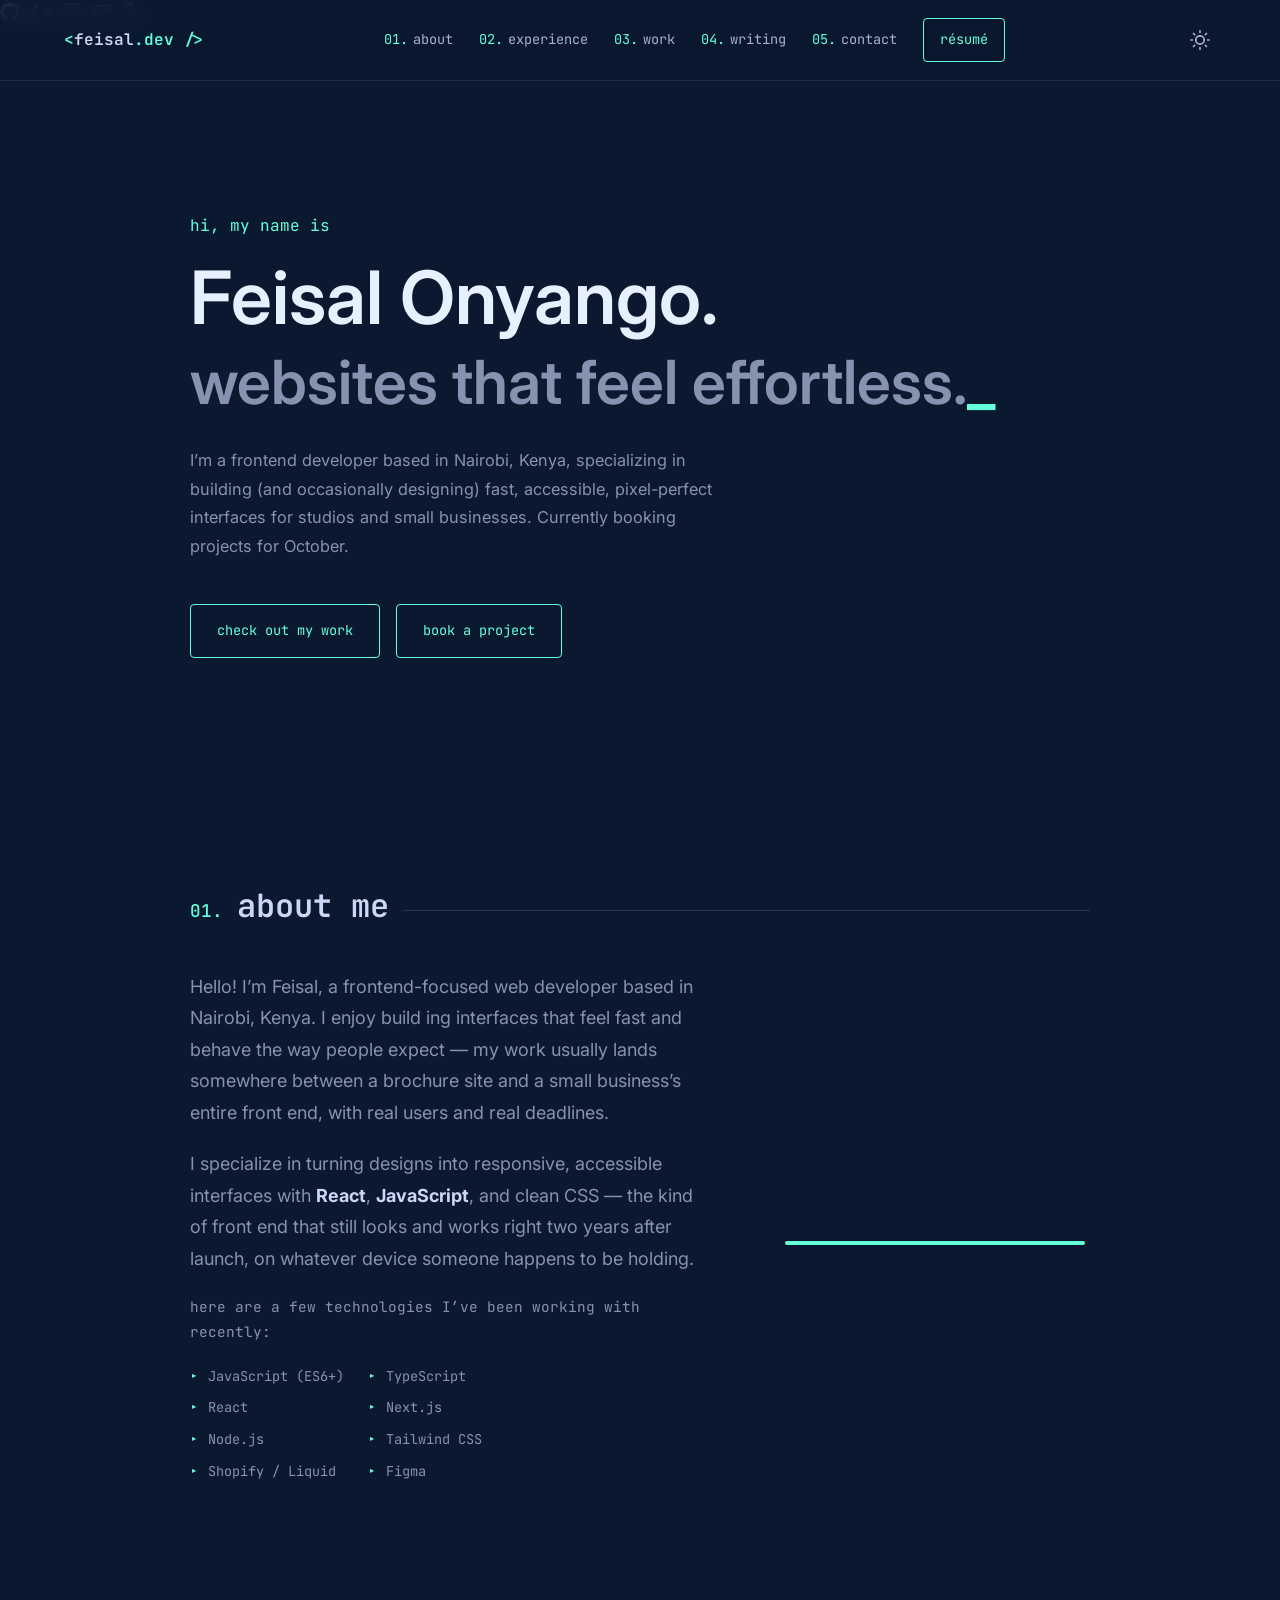
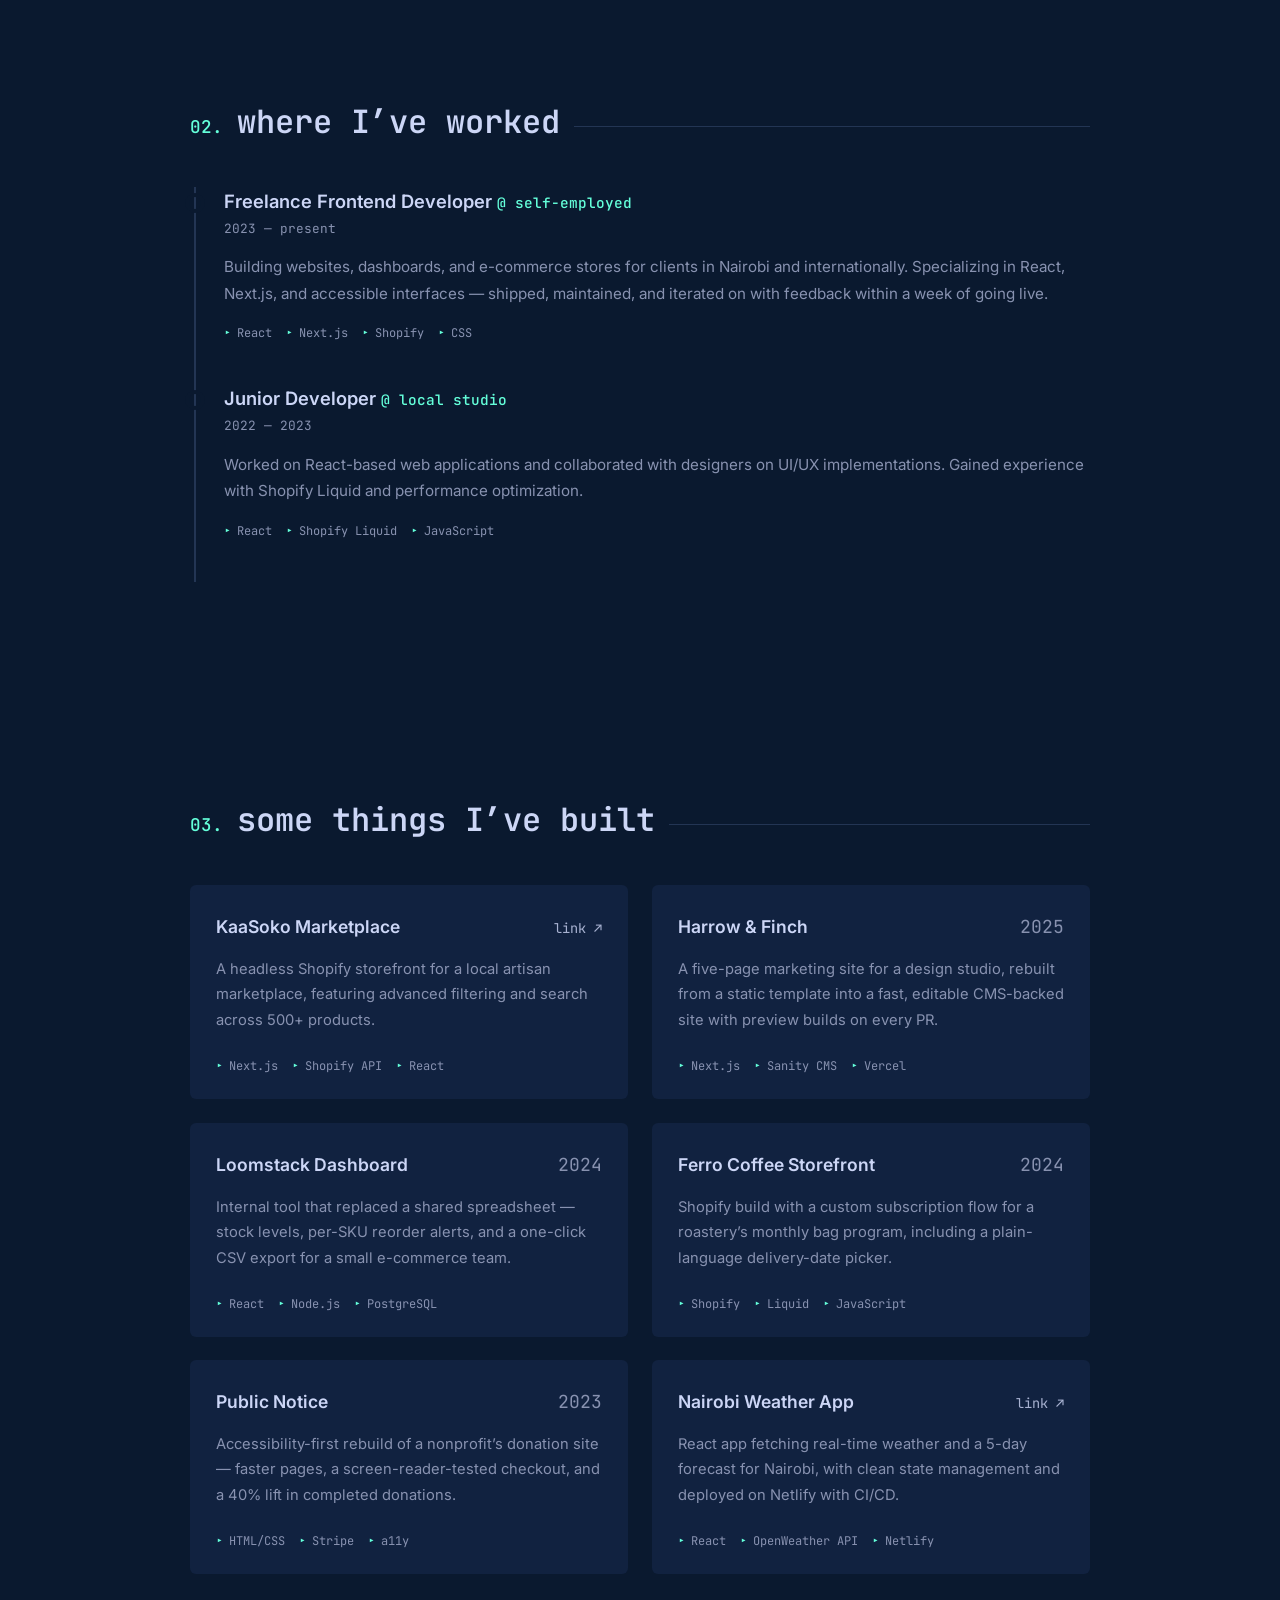
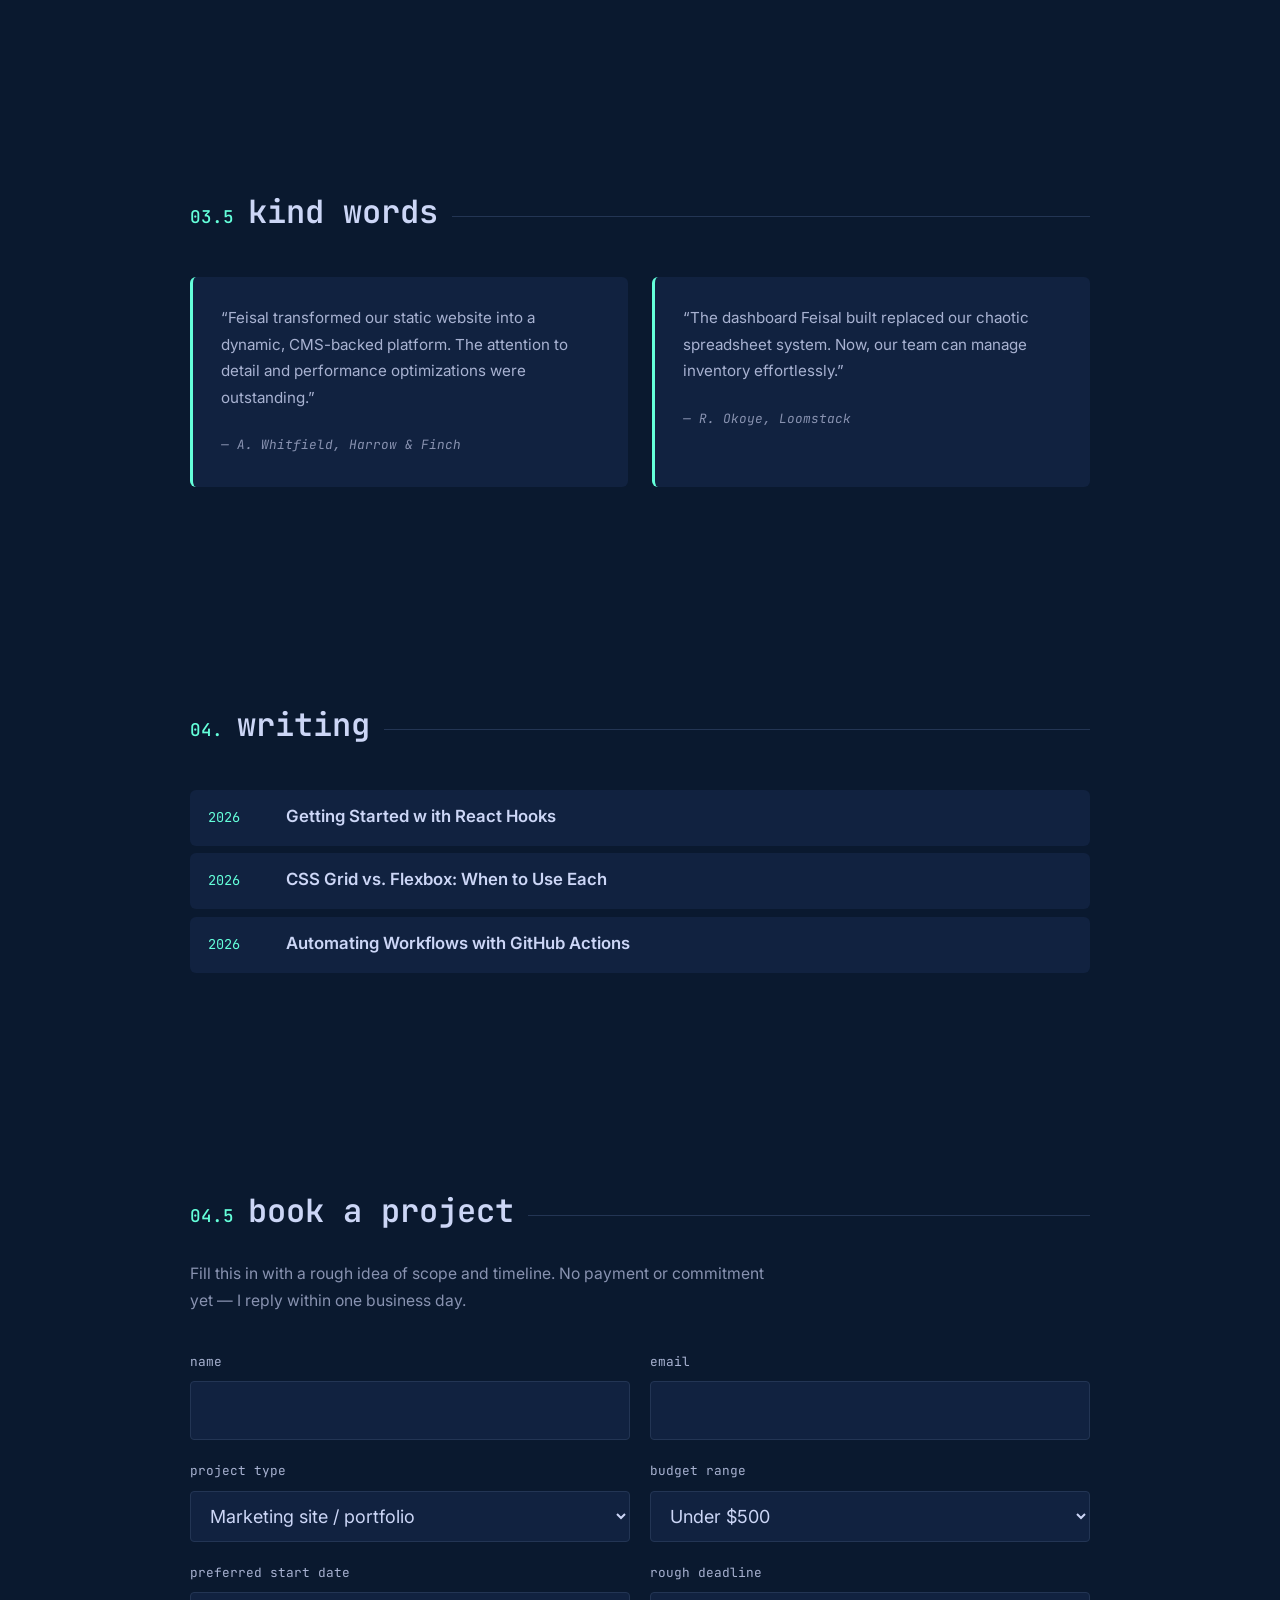
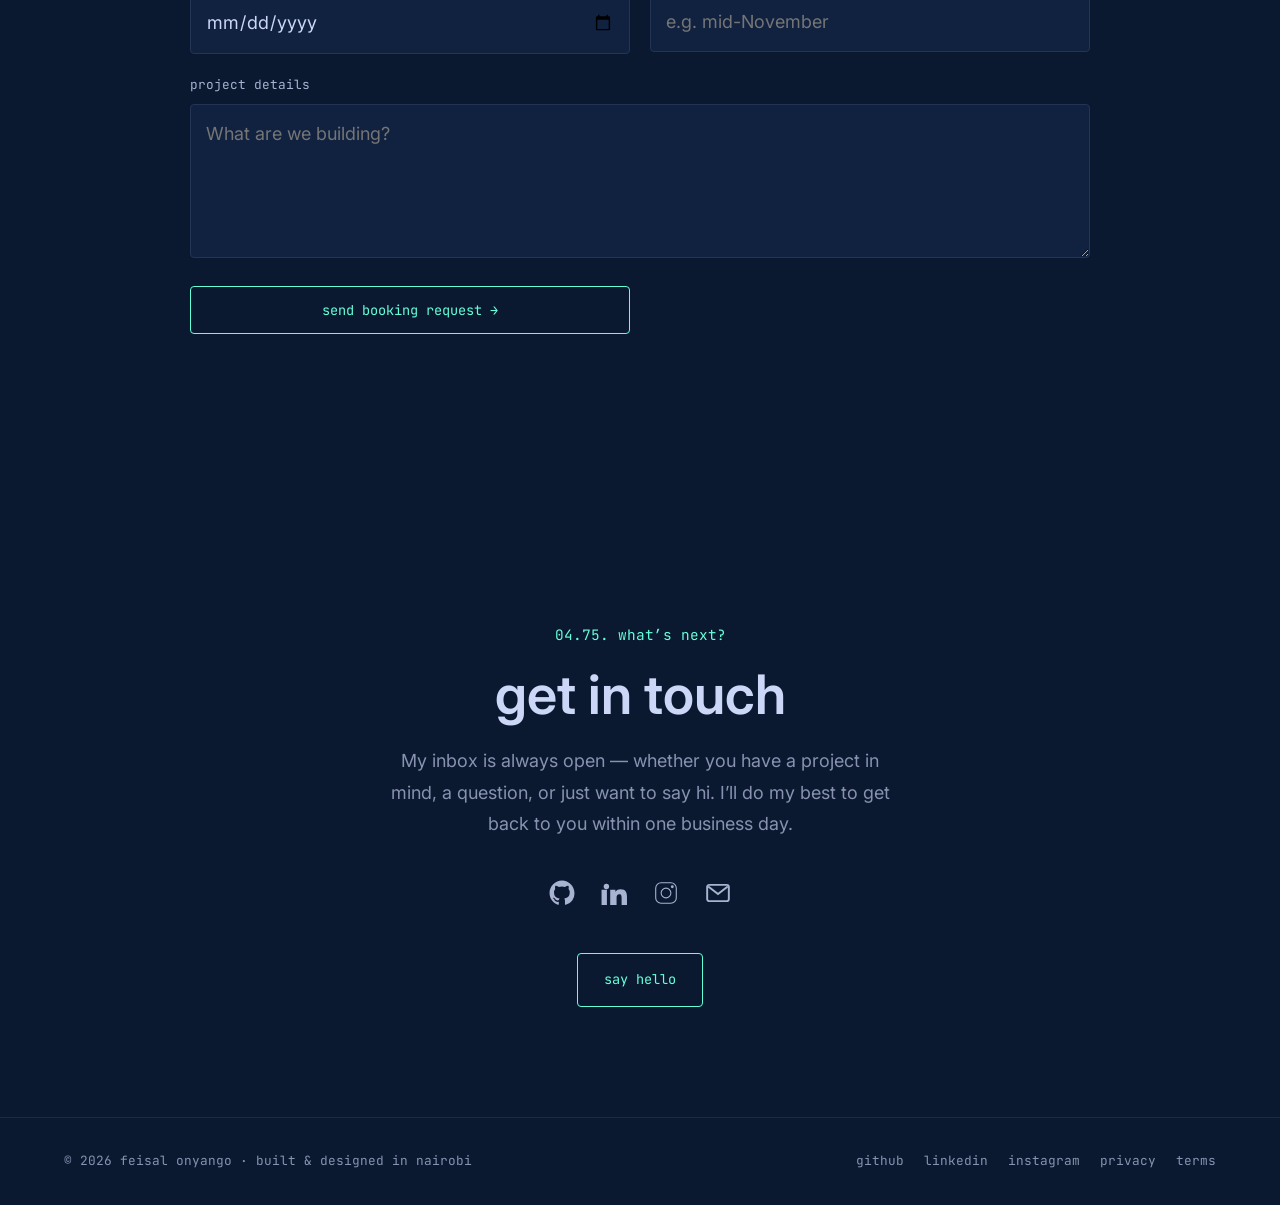
==== commit c51463ac: "Add interactivity: typing hero, 3D tilt cards, magnetic buttons, scroll progress, back-to-top, easte" ====
--- a/index.html
+++ b/index.html
@@ -20,6 +20,11 @@
 </head>
 <body id="top">
 
+<div class="scroll-progress" id="scrollProgress" aria-hidden="true"></div>
+<button class="back-to-top" id="backToTop" aria-label="Back to top">
+  <svg viewBox="0 0 24 24" fill="none" stroke="currentColor" stroke-width="2.5" stroke-linecap="round" stroke-linejoin="round"><path d="M12 19V5M5 12l7-7 7 7"/></svg>
+</button>
+
 <header class="nav" id="nav">
   <a class="logo mono" href="#top"><span class="accent">&lt;</span>feisal<span class="accent">.dev</span><span class="accent"> /&gt;</span></a>
   <nav class="nav-links mono" id="navLinks" aria-label="Main navigation">
@@ -27,7 +32,8 @@
     <a href="#experience"><span class="n">02.</span>experience</a>
     <a href="#work"><span class="n">03.</span>work</a>
     <a href="#blog"><span class="n">04.</span>writing</a>
-    <a href="#contact"><span class="n">05.</span>contact</a>
+    <a href="#contact"><span
+ class="n">05.</span>contact</a>
     <a href="assets/Feisal-Onyango-CV.pdf" class="nav-cta mono" target="_blank" rel="noopener">résumé</a>
   </nav>
   <div class="nav-end">
@@ -41,7 +47,8 @@
 
 <aside class="social-rail mono" aria-label="Social links">
   <a href="https://github.com/feizalsmitth" target="_blank" rel="noopener" aria-label="GitHub"><svg viewBox="0 0 24 24" fill="currentColor"><path d="M12 .5C5.73.5.5 5.74.5 12.02c0 5.03 3.26 9.29 7.78 10.8.57.1.78-.25.78-.55v-2.15c-3.17.69-3.84-1.34-3.84-1.34-.52-1.3-1.27-1.65-1.27-1.65-1.04-.71.08-.7.08-.7 1.15.08 1.75 1.18 1.75 1.18 1.02 1.75 2.68 1.24 3.33.95.1-.74.4-1.24.72-1.53-2.53-.29-5.2-1.27-5.2-5.63 0-1.24.44-2.26 1.16-3.06-.12-.29-.5-1.45.11-3.02 0 0 .96-.31 3.14 1.17a10.9 10.9 0 0 1 5.72 0c2.18-1.48 3.13-1.17 3.13-1.17.62 1.57.23 2.73.11 3.02.73.8 1.16 1.82 1.16 3.06 0 4.37-2.68 5.34-5.22 5.62.41.36.78 1.07.78 2.16v3.2c0 .3.2.66.79.55A10.53 10.53 0 0 0 23.5 12c0-6.27-5.23-11.5-11.5-11.5Z"/></svg></a>
-  <a href="https://www.linkedin.com/in/feizal-onyango-443553373/" target="_blank" rel="noopener" aria-label="LinkedIn"><svg viewBox="0 0 24 24" fill="currentColor"><path d="M4.98 3.5a2.5 2.5 0 1 1 0 5 2.5 2.5 0 0 1 0-5ZM.5 8.98h4.96V23H.5V8.98ZM8.5 8.98h4.75v1.92h.07c.66-1.2 2.28-2.47 4.7-2.47 5.03 0 5.96 3.15 5.96 7.24V23h-4.96v-6.4c0-1.53-.03-3.5-2.15-3.5-2.16 0-2.49 1.65-2.49 3.39V23H8.5V8.98Z"/></svg></a>
+  <a href="https://www.linkedin.com/in/feizal-onyango-443553373/" target="_blank" rel="noopener" aria-label="LinkedIn"><svg viewBox="0 0 24 24" fill="currentColor"><path d="M4.98 3.5a2.5 2.5 0 1 1 0 5 2.5 2.5 0 0 1 0-5ZM.5 8.98h4.96V23H.5V8.98ZM8.5 8.98h4.75v1.92h.07c.66-1.2 2.28-2.47 4.7-2.47 5.03 0 5.96 3.15 5.96 7.24V23h-4.96v-6.4c0-1.53-.03-3.5-2.15-3.5-2.16 0-2.49 1.65-2.
+49 3.39V23H8.5V8.98Z"/></svg></a>
   <a href="https://instagram.com/hsssnnnnd._" target="_blank" rel="noopener" aria-label="Instagram"><svg viewBox="0 0 24 24" fill="none" stroke="currentColor" stroke-width="1.8"><rect x="2.5" y="2.5" width="19" height="19" rx="5"/><circle cx="12" cy="12" r="4.5"/><circle cx="17.8" cy="6.2" r="1.3" fill="currentColor" stroke="none"/></svg></a>
   <a href="mailto:feizalsmitth@icloud.com" aria-label="Email"><svg viewBox="0 0 24 24" fill="none" stroke="currentColor" stroke-width="1.8"><rect x="2" y="4.5" width="20" height="15" rx="2"/><path d="m3 6 9 7 9-7"/></svg></a>
   <a href="tel:+254702478201" aria-label="Phone"><svg viewBox="0 0 24 24" fill="none" stroke="currentColor" stroke-width="1.8"><path d="M22 16.9v3a2 2 0 0 1-2.2 2 19.8 19.8 0 0 1-8.6-3.1 19.5 19.5 0 0 1-6-6A19.8 19.8 0 0 1 2.1 4.2 2 2 0 0 1 4.1 2h3a2 2 0 0 1 2 1.7c.13.96.36 1.9.7 2.8a2 2 0 0 1-.45 2.1L8.1 9.9a16 16 0 0 0 6 6l1.3-1.3a2 2 0 0 1 2.1-.45c.9.34 1.84.57 2.8.7A2 2 0 0 1 22 16.9Z"/></svg></a>
@@ -53,7 +60,7 @@
 <section class="hero" id="hero">
   <p class="hero-kicker mono accent reveal">hi, my name is</p>
   <h1 class="reveal">Feisal Onyango.</h1>
-  <h2 class="reveal">I build things for the web.</h2>
+  <h2 class="reveal"><span class="sr-only">I build things for the web.</span><span id="typed" aria-hidden="true"></span><span class="cursor" aria-hidden="true">_</span></h2>
   <p class="hero-sub reveal">I’m a frontend developer based in Nairobi, Kenya, specializing in building (and occasionally designing) fast, accessible, pixel-perfect interfaces for studios and small businesses. Currently booking projects for October.</p>
   <div class="hero-btns reveal">
     <a href="#work" class="btn btn-outline mono">check out my work</a>
@@ -65,7 +72,8 @@
   <div class="section-head mono reveal"><span class="n">01.</span><h2>about me</h2></div>
   <div class="about-grid">
     <div class="reveal">
-      <p>Hello! I’m Feisal, a frontend-focused web developer based in Nairobi, Kenya. I enjoy building interfaces that feel fast and behave the way people expect — my work usually lands somewhere between a brochure site and a small business’s entire front end, with real users and real deadlines.</p>
+      <p>Hello! I’m Feisal, a frontend-focused web developer based in Nairobi, Kenya. I enjoy build
+ing interfaces that feel fast and behave the way people expect — my work usually lands somewhere between a brochure site and a small business’s entire front end, with real users and real deadlines.</p>
       <p>I specialize in turning designs into responsive, accessible interfaces with <strong>React</strong>, <strong>JavaScript</strong>, and clean CSS — the kind of front end that still looks and works right two years after launch, on whatever device someone happens to be holding.</p>
       <p class="skills-title mono">here are a few technologies I’ve been working with recently:</p>
       <ul class="skills-list mono">
@@ -93,7 +101,8 @@
     <div class="timeline-item">
       <h3>Junior Developer <span class="where accent mono">@ local studio</span></h3>
       <p class="range mono">2022 — 2023</p>
-      <p>Worked on React-based web applications and collaborated with designers on UI/UX implementations. Gained experience with Shopify Liquid and performance optimization.</p>
+      <p>Worked on
+ React-based web applications and collaborated with designers on UI/UX implementations. Gained experience with Shopify Liquid and performance optimization.</p>
       <ul class="tags mono"><li>React</li><li>Shopify Liquid</li><li>JavaScript</li></ul>
     </div>
   </div>
@@ -119,7 +128,8 @@
     </article>
     <article class="project reveal">
       <div class="project-top"><h3>Ferro Coffee Storefront</h3><div class="project-links mono">2024</div></div>
-      <p>Shopify build with a custom subscription flow for a roastery’s monthly bag program, including a plain-language delivery-date picker.</p>
+      <p>Shopify build with a custom subscription flow for a roastery’s monthly bag program, including a 
+plain-language delivery-date picker.</p>
       <ul class="tags mono"><li>Shopify</li><li>Liquid</li><li>JavaScript</li></ul>
     </article>
     <article class="project reveal">
@@ -146,7 +156,8 @@
 <section id="blog" class="section">
   <div class="section-head mono reveal"><span class="n">04.</span><h2>writing</h2></div>
   <div class="writing-list reveal">
-    <a href="#" class="writing-item"><span class="mono year accent">2026</span><h3>Getting Started with React Hooks</h3></a>
+    <a href="#" class="writing-item"><span class="mono year accent">2026</span><h3>Getting Started w
+ith React Hooks</h3></a>
     <a href="#" class="writing-item"><span class="mono year accent">2026</span><h3>CSS Grid vs. Flexbox: When to Use Each</h3></a>
     <a href="#" class="writing-item"><span class="mono year accent">2026</span><h3>Automating Workflows with GitHub Actions</h3></a>
   </div>
@@ -162,7 +173,8 @@
     <div class="field"><label class="mono" for="bk-budget">budget range</label><select id="bk-budget" name="budget"><option>Under $500</option><option>$500 — $1,500</option><option>$1,500 — $5,000</option><option>$5,000+</option><option>Not sure yet</option></select></div>
     <div class="field"><label class="mono" for="bk-date">preferred start date</label><input type="date" id="bk-date" name="date"></div>
     <div class="field"><label class="mono" for="bk-timeline">rough deadline</label><input type="text" id="bk-timeline" name="timeline" placeholder="e.g. mid-November"></div>
-    <div class="field field-wide"><label class="mono" for="bk-details">project details</label><textarea id="bk-details" name="details" rows="4" placeholder="What are we building?"></textarea></div>
+    <div class="field field-wide"><label class="mono" for="bk-details">project details
+</label><textarea id="bk-details" name="details" rows="4" placeholder="What are we building?"></textarea></div>
     <button type="submit" class="btn btn-outline mono btn-big">send booking request →</button>
     <p id="bookingStatus" class="form-status mono" role="status"></p>
   </form>
@@ -175,7 +187,8 @@
   <div class="contact-socials reveal" aria-label="Social links">
     <a href="https://github.com/feizalsmitth" target="_blank" rel="noopener" aria-label="GitHub"><svg viewBox="0 0 24 24" fill="currentColor"><path d="M12 .5C5.73.5.5 5.74.5 12.02c0 5.03 3.26 9.29 7.78 10.8.57.1.78-.25.78-.55v-2.15c-3.17.69-3.84-1.34-3.84-1.34-.52-1.3-1.27-1.65-1.27-1.65-1.04-.71.08-.7.08-.7 1.15.08 1.75 1.18 1.75 1.18 1.02 1.75 2.68 1.24 3.33.95.1-.74.4-1.24.72-1.53-2.53-.29-5.2-1.27-5.2-5.63 0-1.24.44-2.26 1.16-3.06-.12-.29-.5-1.45.11-3.02 0 0 .96-.31 3.14 1.17a10.9 10.9 0 0 1 5.72 0c2.18-1.48 3.13-1.17 3.13-1.17.62 1.57.23 2.73.11 3.02.73.8 1.16 1.82 1.16 3.06 0 4.37-2.68 5.34-5.22 5.62.41.36.78 1.07.78 2.16v3.2c0 .3.2.66.79.55A10.53 10.53 0 0 0 23.5 12c0-6.27-5.23-11.5-11.5-11.5Z"/></svg></a>
     <a href="https://www.linkedin.com/in/feizal-onyango-443553373/" target="_blank" rel="noopener" aria-label="LinkedIn"><svg viewBox="0 0 24 24" fill="currentColor"><path d="M4.98 3.5a2.5 2.5 0 1 1 0 5 2.5 2.5 0 0 1 0-5ZM.5 8.98h4.96V23H.5V8.98ZM8.5 8.98h4.75v1.92h.07c.66-1.2 2.28-2.47 4.7-2.47 5.03 0 5.96 3.15 5.96 7.24V23h-4.96v-6.4c0-1.53-.03-3.5-2.15-3.5-2.16 0-2.49 1.65-2.49 3.39V23H8.5V8.98Z"/></svg></a>
-    <a href="https://instagram.com/hsssnnnnd._" target="_blank" rel="noopener" aria-label="Instagram"><svg viewBox="0 0 24 24" fill="none" stroke="currentColor" stroke-width="1.8"><rect x="2.5" y="2.5" width="19" height="19" rx="5"/><circle cx="12" cy="12" r="4.5"/><circle cx="17.8" cy="6.2" r="1.3" fill="currentColor" stroke="none"/></svg></a>
+    <a href="https://instagram.com/hsssnnnnd._" target="_blank" rel="noopener" aria-label="Instagram"><svg viewBox="0 0 24 24" fill="none" stroke="currentColor" s
+troke-width="1.8"><rect x="2.5" y="2.5" width="19" height="19" rx="5"/><circle cx="12" cy="12" r="4.5"/><circle cx="17.8" cy="6.2" r="1.3" fill="currentColor" stroke="none"/></svg></a>
     <a href="mailto:feizalsmitth@icloud.com" aria-label="Email"><svg viewBox="0 0 24 24" fill="none" stroke="currentColor" stroke-width="1.8"><rect x="2" y="4.5" width="20" height="15" rx="2"/><path d="m3 6 9 7 9-7"/></svg></a>
   </div>
   <a href="mailto:feizalsmitth@icloud.com" class="btn btn-outline mono reveal">say hello</a>
--- a/styles.css
+++ b/styles.css
@@ -1 +1,201 @@
-__APPEND_MARKER__+:root{
+  --navy:#0a192f; --navy-light:#112240; --navy-lightest:#233554;
+  --slate:#8892b0; --slate-light:#a8b2d1; --slate-lightest:#ccd6f6; --white:#e6f1ff;
+  --green:#64ffda; --green-tint:rgba(100,255,218,.1);
+  --nav-bg:rgba(10,25,47,.85); --footer-line:rgba(136,146,176,.15); --card-shadow:rgba(2,12,27,.7);
+  --font-sans:"Inter",system-ui,sans-serif; --font-mono:"JetBrains Mono",monospace;
+  --max:1100px;
+}
+:root.light{
+  --navy:#f2f5f7; --navy-light:#ffffff; --navy-lightest:#d3d9e3;
+  --slate:#4b586f; --slate-light:#33415c; --slate-lightest:#0a192f; --white:#0a192f;
+  --green:#0a8f84; --green-tint:rgba(10,143,132,.12);
+  --nav-bg:rgba(242,245,247,.85); --footer-line:rgba(74,90,120,.18); --card-shadow:rgba(74,90,120,.25);
+}
+*{box-sizing:border-box}
+html{scroll-behavior:smooth}
+@media (prefers-reduced-motion: reduce){html{scroll-behavior:auto} *{animation-duration:.001ms!important;transition-duration:.001ms!important}}
+html.theme-transition, html.theme-transition *{transition:background-color .3s ease,color .3s ease,border-color .3s ease,box-shadow .3s ease !important}
+body{margin:0;background:var(--navy);color:var(--slate);font-family:var(--font-sans);font-size:18px;line-height:1.75;-webkit-font-smoothing:antialiased}
+a{color:inherit;text-decoration:none}
+h1,h2,h3{margin:0;line-height:1.15;font-weight:600;color:var(--slate-lightest)}
+h1{font-size:clamp(2.6rem,7vw,4.6rem);color:var(--white)}
+h2{font-size:clamp(1.6rem,4vw,2.4rem)}
+h3{font-size:1.15rem;color:var(--slate-lightest)}
+img{max-width:100%;display:block}
+.mono{font-family:var(--font-mono)}
+.accent{color:var(--green)}
+::selection{background:var(--green);color:var(--navy)}
+:focus-visible{outline:2px solid var(--green);outline-offset:3px;border-radius:2px}
+.container{max-width:var(--max);margin:0 auto;padding:0 32px}
+.section{max-width:900px;margin:0 auto;padding:110px 0}
+
+/* section headers */
+.section-head{display:flex;align-items:baseline;gap:14px;margin-bottom:44px;white-space:nowrap}
+.section-head::after{
+content:"";position:relative;top:-6px;display:block;height:1px;width:100%;background:var(--navy-lightest);min-width:60px}
+.section-head .n{color:var(--green);font-size:clamp(.9rem,2vw,1.1rem);font-weight:500}
+.section-head h2{font-size:clamp(1.4rem,3.5vw,2rem);color:var(--slate-lightest)}
+
+/* nav */
+.nav{position:fixed;top:0;left:0;right:0;z-index:100;display:flex;align-items:center;justify-content:space-between;padding:18px 5vw;background:var(--nav-bg);backdrop-filter:blur(12px);border-bottom:1px solid var(--footer-line)}
+.logo{color:var(--slate-lightest);font-size:1rem;font-weight:600}
+.nav-links{display:flex;align-items:center;gap:26px;font-size:.85rem}
+.nav-links a:not(.nav-cta){color:var(--slate-light)}
+.nav-links a:not(.nav-cta):hover{color:var(--green)}
+.nav-links .n{color:var(--green);margin-right:5px}
+.nav-cta{color:var(--green);border:1px solid var(--green);border-radius:4px;padding:9px 16px}
+.nav-cta:hover{background:var(--green-tint)}
+.nav-end{display:flex;align-items:center;gap:10px}
+.theme-toggle{background:none;border:none;cursor:pointer;color:var(--slate-light);padding:6px;border-radius:4px;display:flex;align-items:center}
+.theme-toggle:hover{color:var(--green);background:var(--green-tint)}
+.theme-toggle svg{width:20px;height:20px}
+.theme-toggle .icon-sun{display:block}
+.theme-toggle .icon-moon{display:none}
+:root.light .theme-toggle .icon-sun{display:none}
+:root.light .theme-toggle .icon-moon{display:block}
+.nav-burger{display:none;background:none;border:none;cursor:pointer;padding:8px}
+.nav-burger span{display:block;width:22px;height:2px;background:var(--slate-lightest);margin:5px 0}
+
+/* buttons */
+.btn{display:inline-block;padding:14px 26px;border:1px solid var(--green);border-radius:4px;color:var(--green);font-size:.85rem;transition:all .2s ease;cursor:pointer;background:transparent}
+.btn:hover{background:var(--green-tint);transform:translateY(-3px)}
+.btn-big{width:100%;margin-top:8px}
+
+/* social rail (fixed left side, brittany-style) */
+.social-
+rail{position:fixed;bottom:0;left:0;display:flex;flex-direction:column;align-items:center;gap:18px;padding:0 20px 24px;z-index:90}
+.social-rail a{color:var(--slate-light);transition:color .2s ease,transform .2s ease}
+.social-rail a:hover{color:var(--green);transform:translateY(-4px)}
+.social-rail svg{width:20px;height:20px}
+.rail-line{width:1px;height:90px;background:var(--navy-lightest)}
+
+/* hero */
+.hero{max-width:900px;margin:0 auto;padding:180px 0 120px}
+.hero-kicker{font-size:clamp(.9rem,2vw,1rem);margin:0 0 16px}
+.hero h1{margin:0 0 8px}
+.hero h2{color:var(--slate);font-size:clamp(2.2rem,6vw,3.8rem);font-weight:600;margin:0 0 28px}
+.hero-sub{max-width:54ch;font-size:1.02rem}
+.hero-btns{display:flex;gap:16px;margin-top:44px;flex-wrap:wrap}
+
+/* about */
+.about-grid{display:grid;grid-template-columns:3fr 2fr;gap:56px;align-items:center}
+.about-grid p{margin:0 0 20px}
+.about-grid strong{color:var(--slate-lightest)}
+.skills-title{margin:28px 0 12px;font-size:.9rem}
+.skills-list{list-style:none;display:grid;grid-template-columns:repeat(2,max-content);gap:8px 24px;padding:0;margin:0;font-size:.85rem}
+.skills-list li::before{content:"▸";color:var(--green);margin-right:10px}
+.photo-frame{position:relative;max-width:300px;margin:0 auto;border-radius:6px;transition:transform .3s ease}
+.photo-frame::after{content:"";position:absolute;inset:0;border:2px solid var(--green);border-radius:6px;transform:translate(14px,14px);z-index:-1;transition:transform .3s ease}
+.photo-frame:hover{transform:translate(-6px,-6px)}
+.photo-frame:hover::after{transform:translate(20px,20px)}
+.photo-frame img{border-radius:6px;filter:grayscale(.5) contrast(1.05);aspect-ratio:1;object-fit:cover}
+.photo-frame:hover img{filter:none}
+
+/* experience */
+.timeline-item{padding:4px 0 40px;border-left:2px solid var(--navy-lightest);margin-left:4px;padding-left:28px;position:relative}
+.timeline-item::before{content:"";position:absolute;left:-7px;top:10px;width:12px;height:12px;border-radius:50%;background:v
+ar(--navy-lightest);box-shadow:0 0 0 4px var(--navy)}
+.timeline-item .where{font-size:.9rem;font-weight:500}
+.timeline-item .range{font-size:.8rem;color:var(--slate);margin:6px 0 14px}
+.timeline-item p{margin:0 0 16px;font-size:.95rem}
+
+/* projects */
+.projects-grid{display:grid;grid-template-columns:repeat(2,1fr);gap:24px}
+.project{background:var(--navy-light);border-radius:6px;padding:26px 26px 22px;transition:transform .25s ease,box-shadow .25s ease;display:flex;flex-direction:column}
+.project:hover{transform:translateY(-6px);box-shadow:0 20px 30px -15px var(--card-shadow)}
+.project-top{display:flex;justify-content:space-between;align-items:center;gap:12px;margin-bottom:14px}
+.project-top h3{font-size:1.1rem}
+.project-links a{color:var(--slate-light);font-size:.85rem}
+.project-links a:hover{color:var(--green)}
+.project p{margin:0 0 22px;font-size:.92rem}
+.project:hover h3{color:var(--green)}
+
+/* tags */
+.tags{list-style:none;display:flex;flex-wrap:wrap;gap:8px 14px;padding:0;margin:0;font-size:.75rem;color:var(--slate)}
+.tags li::before{content:"▸";color:var(--green);margin-right:6px}
+
+/* quotes */
+.quotes-grid{display:grid;grid-template-columns:repeat(2,1fr);gap:24px}
+.quote{margin:0;background:var(--navy-light);border-left:3px solid var(--green);border-radius:6px;padding:28px}
+.quote p{margin:0 0 16px;font-size:.95rem;color:var(--slate-light)}
+.quote cite{font-size:.8rem;color:var(--slate)}
+
+/* writing */
+.writing-list{display:flex;flex-direction:column;gap:8px}
+.writing-item{display:flex;align-items:baseline;gap:22px;padding:16px 18px;border-radius:6px;background:var(--navy-light);transition:transform .2s ease}
+.writing-item:hover{transform:translateX(8px)}
+.writing-item .year{font-size:.85rem;flex-shrink:0;width:56px}
+.writing-item h3{font-size:1.05rem}
+.writing-item:hover h3{color:var(--green)}
+
+/* booking */
+.booking-intro{max-width:60ch;margin:-16px 0 36px;font-size:.98rem}
+.booking-form{display:grid;grid-template-columns:repeat(2,1fr);gap:20px;max-width:8
+60px}
+.field{display:flex;flex-direction:column;gap:8px}
+.field-wide{grid-column:1/-1}
+.field label{font-size:.8rem;color:var(--slate-light)}
+.field input,.field select,.field textarea{padding:13px 15px;border:1px solid var(--navy-lightest);border-radius:4px;background:var(--navy-light);color:var(--slate-lightest);font:inherit;transition:border-color .2s ease}
+.field input:focus,.field select:focus,.field textarea:focus{outline:none;border-color:var(--green)}
+.form-status{grid-column:1/-1;font-weight:500;min-height:1.5em;font-size:.85rem}
+
+/* contact */
+.contact{text-align:center;max-width:620px}
+.contact p.mono{margin:0 0 16px;font-size:.9rem}
+.contact h2{margin-bottom:20px;font-size:clamp(2.4rem,6vw,3.4rem)}
+.contact-sub{margin:0 auto 40px;max-width:48ch}
+.contact-socials{display:flex;justify-content:center;gap:26px;margin-bottom:38px}
+.contact-socials a{color:var(--slate-light);transition:color .2s ease,transform .2s ease}
+.contact-socials a:hover{color:var(--green);transform:translateY(-4px)}
+.contact-socials svg{width:26px;height:26px}
+
+/* footer */
+.footer{border-top:1px solid var(--footer-line);padding:32px 5vw;display:flex;justify-content:space-between;align-items:center;gap:16px;flex-wrap:wrap;font-size:.8rem;color:var(--slate)}
+.footer p{margin:0}
+.footer-links{display:flex;gap:20px}
+.footer-links a:hover{color:var(--green)}
+
+/* reveal */
+.reveal{opacity:0;transform:translateY(24px);transition:opacity .6s ease,transform .6s ease}
+.reveal.in{opacity:1;transform:none}
+
+/* responsive */
+@media (max-width:1100px){.social-rail{display:none}}
+@media (max-width:880px){
+  .hero{padding-top:130px}
+  .about-grid{grid-template-columns:1fr;gap:40px}
+  .projects-grid,.quotes-grid{grid-template-columns:1fr}
+  .nav-links{position:fixed;top:60px;left:0;right:0;flex-direction:column;align-items:flex-start;background:var(--navy);border-bottom:1px solid var(--navy-lightest);padding:24px 5vw;gap:18px;display:none}
+  .nav-links.open{display:flex}
+  .nav-burger{display:block}
+}
+
+@media (max-width:640px){
+  .booking-form{grid-template-columns:1fr}
+  .skills-list{grid-template-columns:1fr}
+  .section{padding:80px 0}
+  .container{padding:0 22px}
+  .section{padding-left:0;padding-right:0}
+}
+
+/* ---- interactivity extras ---- */
+.sr-only{position:absolute;width:1px;height:1px;padding:0;margin:-1px;overflow:hidden;clip:rect(0,0,0,0);white-space:nowrap;border:0}
+.cursor{color:var(--green);animation:blink 1s step-end infinite}
+@keyframes blink{50%{opacity:0}}
+.scroll-progress{position:fixed;top:0;left:0;height:3px;width:0;background:linear-gradient(90deg,var(--green),var(--slate-lightest));z-index:200;transition:width .05s linear}
+.back-to-top{position:fixed;bottom:26px;right:26px;width:46px;height:46px;border-radius:50%;border:1px solid var(--green);background:var(--nav-bg);backdrop-filter:blur(8px);color:var(--green);cursor:pointer;display:flex;align-items:center;justify-content:center;opacity:0;transform:translateY(16px);pointer-events:none;transition:opacity .3s ease,transform .3s ease,background .2s ease;z-index:95}
+.back-to-top.show{opacity:1;transform:none;pointer-events:auto}
+.back-to-top:hover{background:var(--green-tint);transform:translateY(-4px)}
+.back-to-top svg{width:20px;height:20px}
+@media (max-width:640px){.back-to-top{bottom:16px;right:16px;width:40px;height:40px}}
+
+/* 3D tilt + magnetic handled in JS; smooth transform hints */
+.project,.quote,.photo-frame,.writing-item{will-change:transform}
+.project.tilt,.quote.tilt,.photo-frame.tilt{transform-style:preserve-3d;transition:transform .15s ease}
+
+/* easter egg */
+body.party .nav,body.party .social-rail a,body.party .project,body.party .quote,body.party .btn{animation:hue 2.5s linear infinite}
+@keyframes hue{to{filter:hue-rotate(360deg)}}
+body.party h1,body.party h2,body.party h3{animation:wob 1.2s ease-in-out infinite}
+@keyframes wob{0%,100%{transform:rotate(0)}25%{transform:rotate(1.5deg)}75%{transform:rotate(-1.5deg)}}
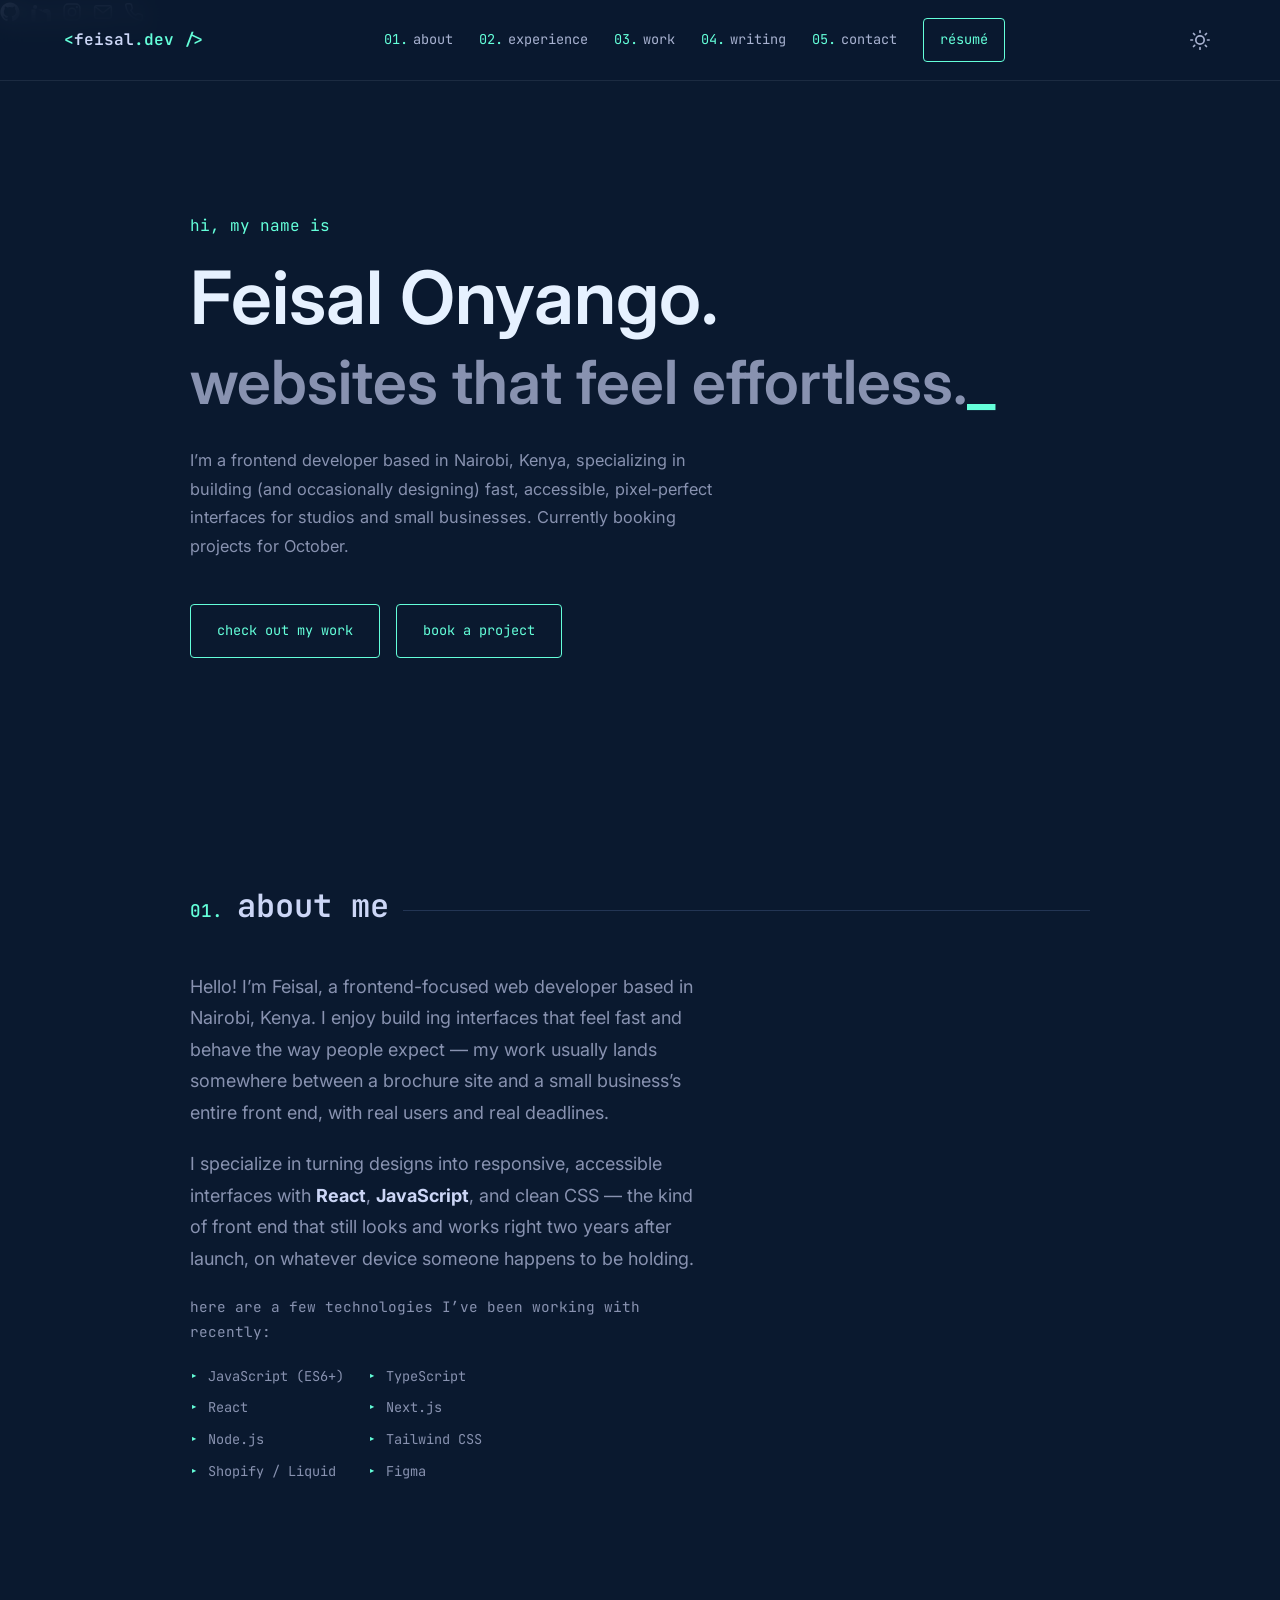
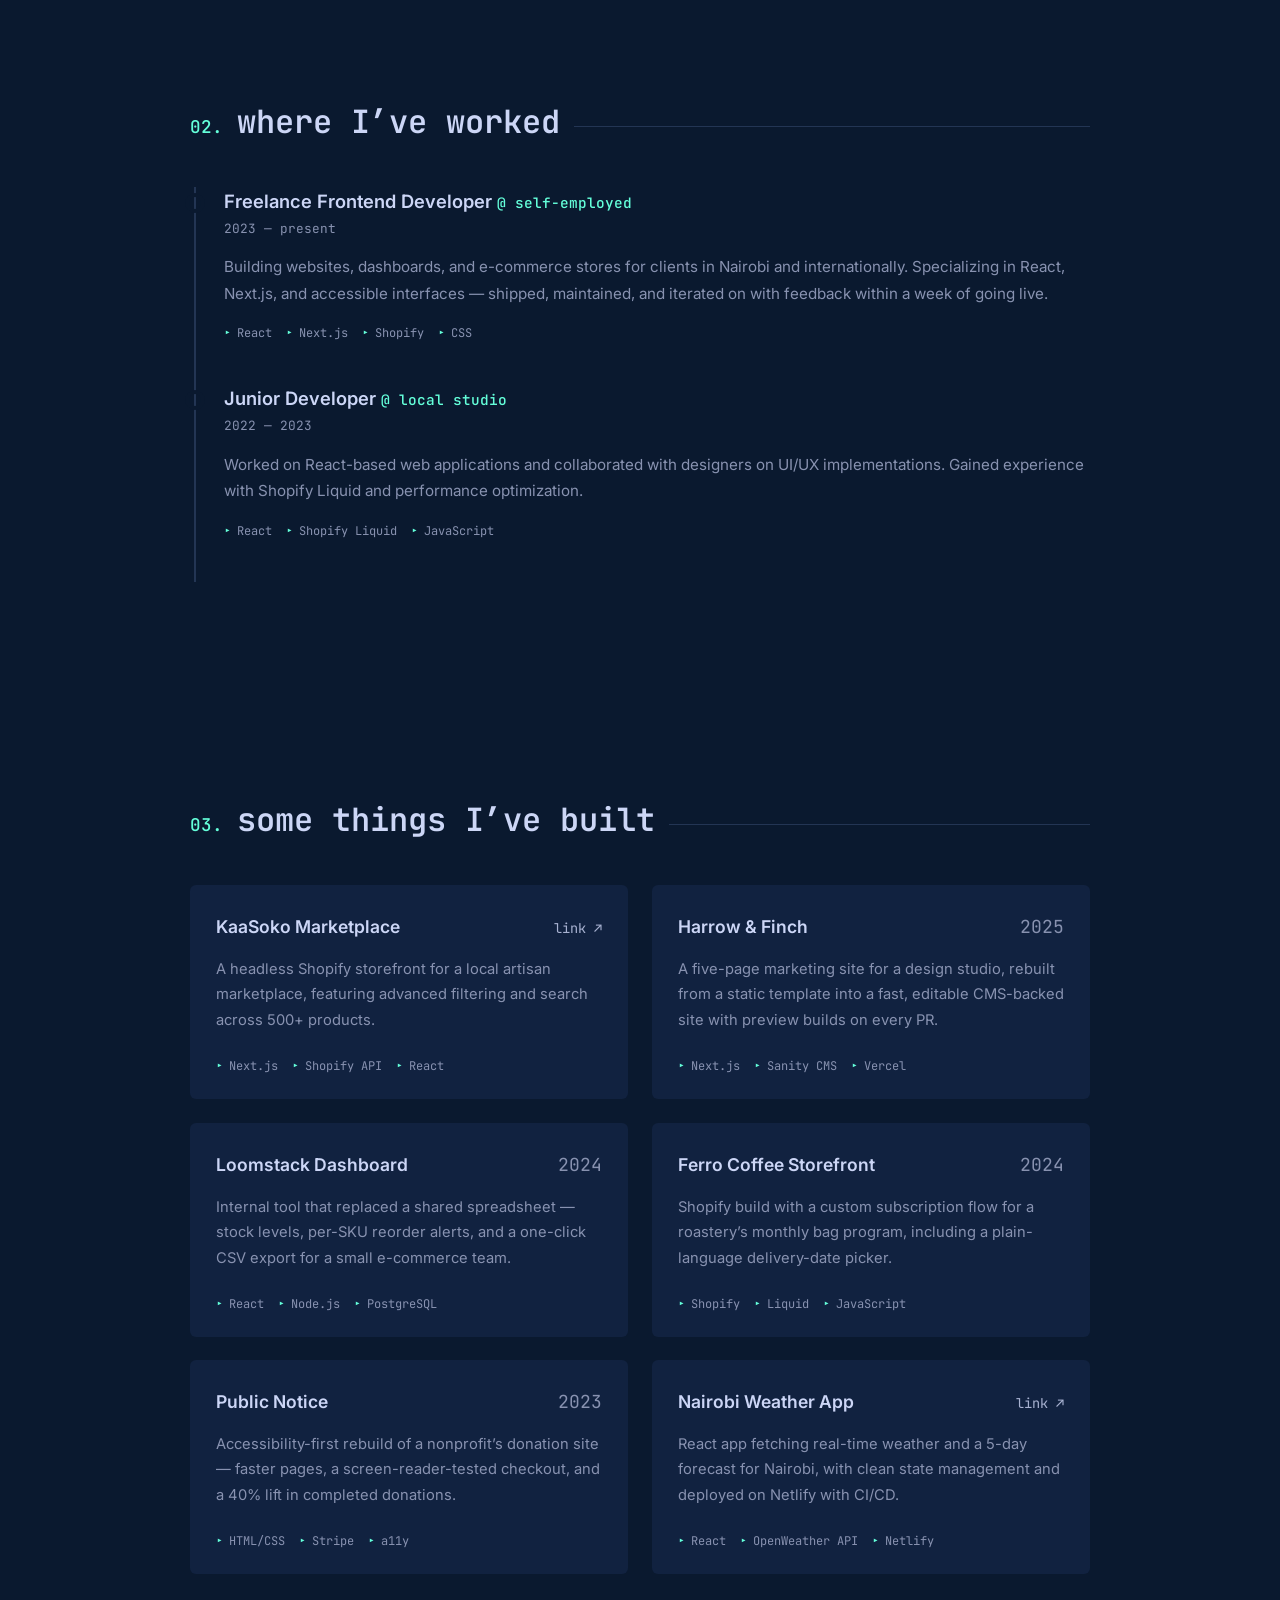
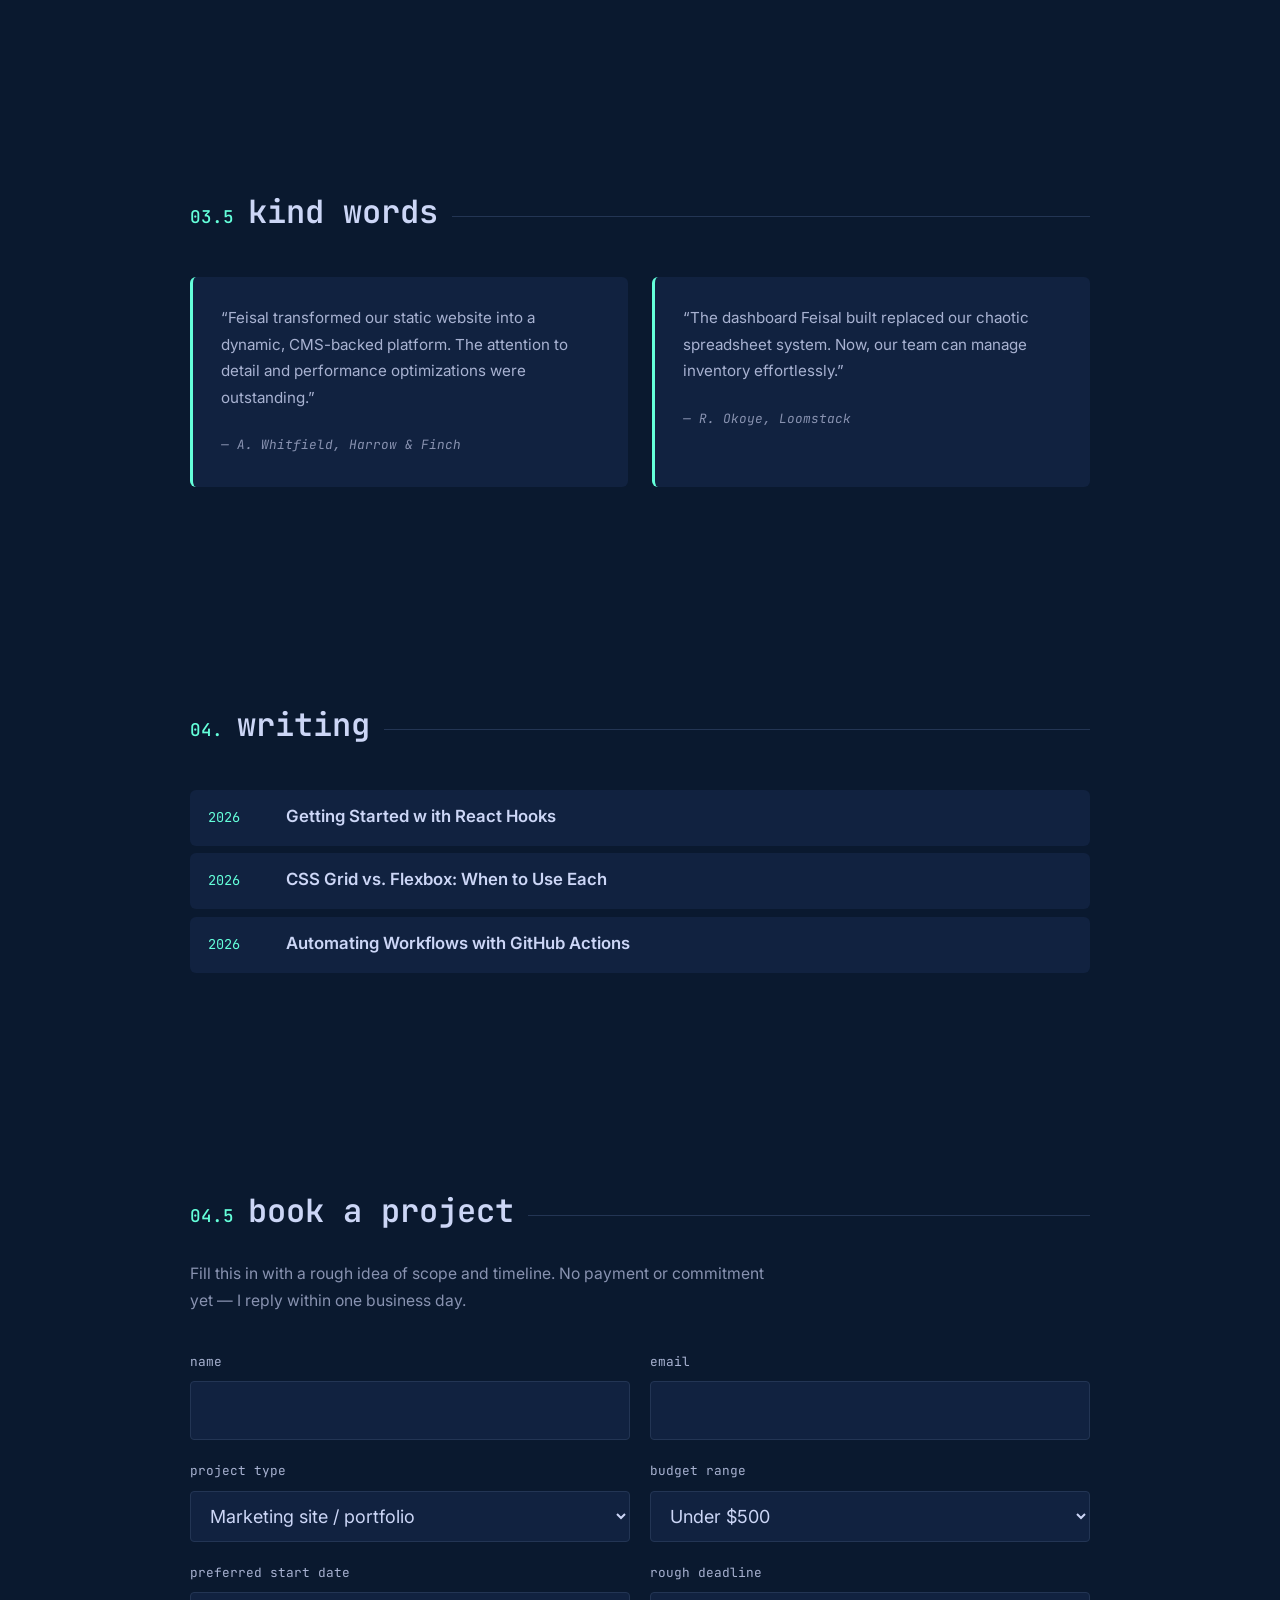
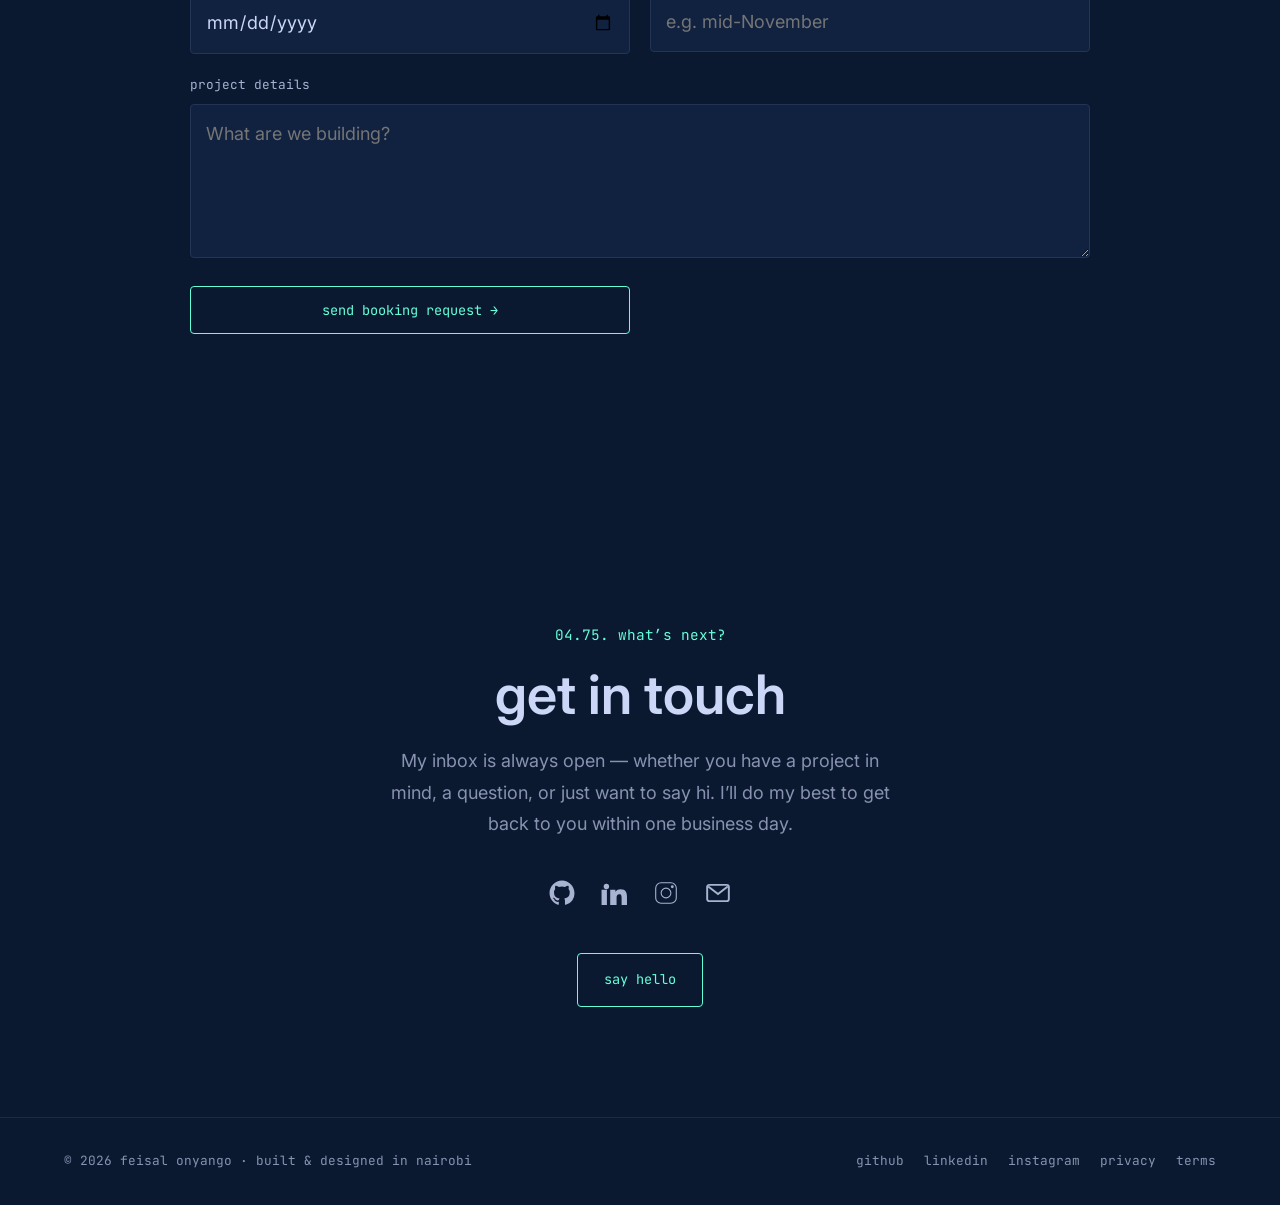
==== commit 04990fa5: "Remove portrait from about section" ====
--- a/index.html
+++ b/index.html
@@ -80,13 +80,7 @@
         <li>JavaScript (ES6+)</li><li>TypeScript</li><li>React</li><li>Next.js</li>
         <li>Node.js</li><li>Tailwind CSS</li><li>Shopify / Liquid</li><li>Figma</li>
       </ul>
-    </div>
-    <div class="about-photo reveal">
-      <div class="photo-frame">
-        <img src="assets/feisal.jpg" alt="Portrait of Feisal Onyango" loading="lazy" onerror="this.src='https://via.placeholder.com/640x640/112240/64ffda?text=Add+assets/feisal.jpg';">
-      </div>
-    </div>
-  </div>
+    </div>  </div>
 </section>
 
 <section id="experience" class="section">
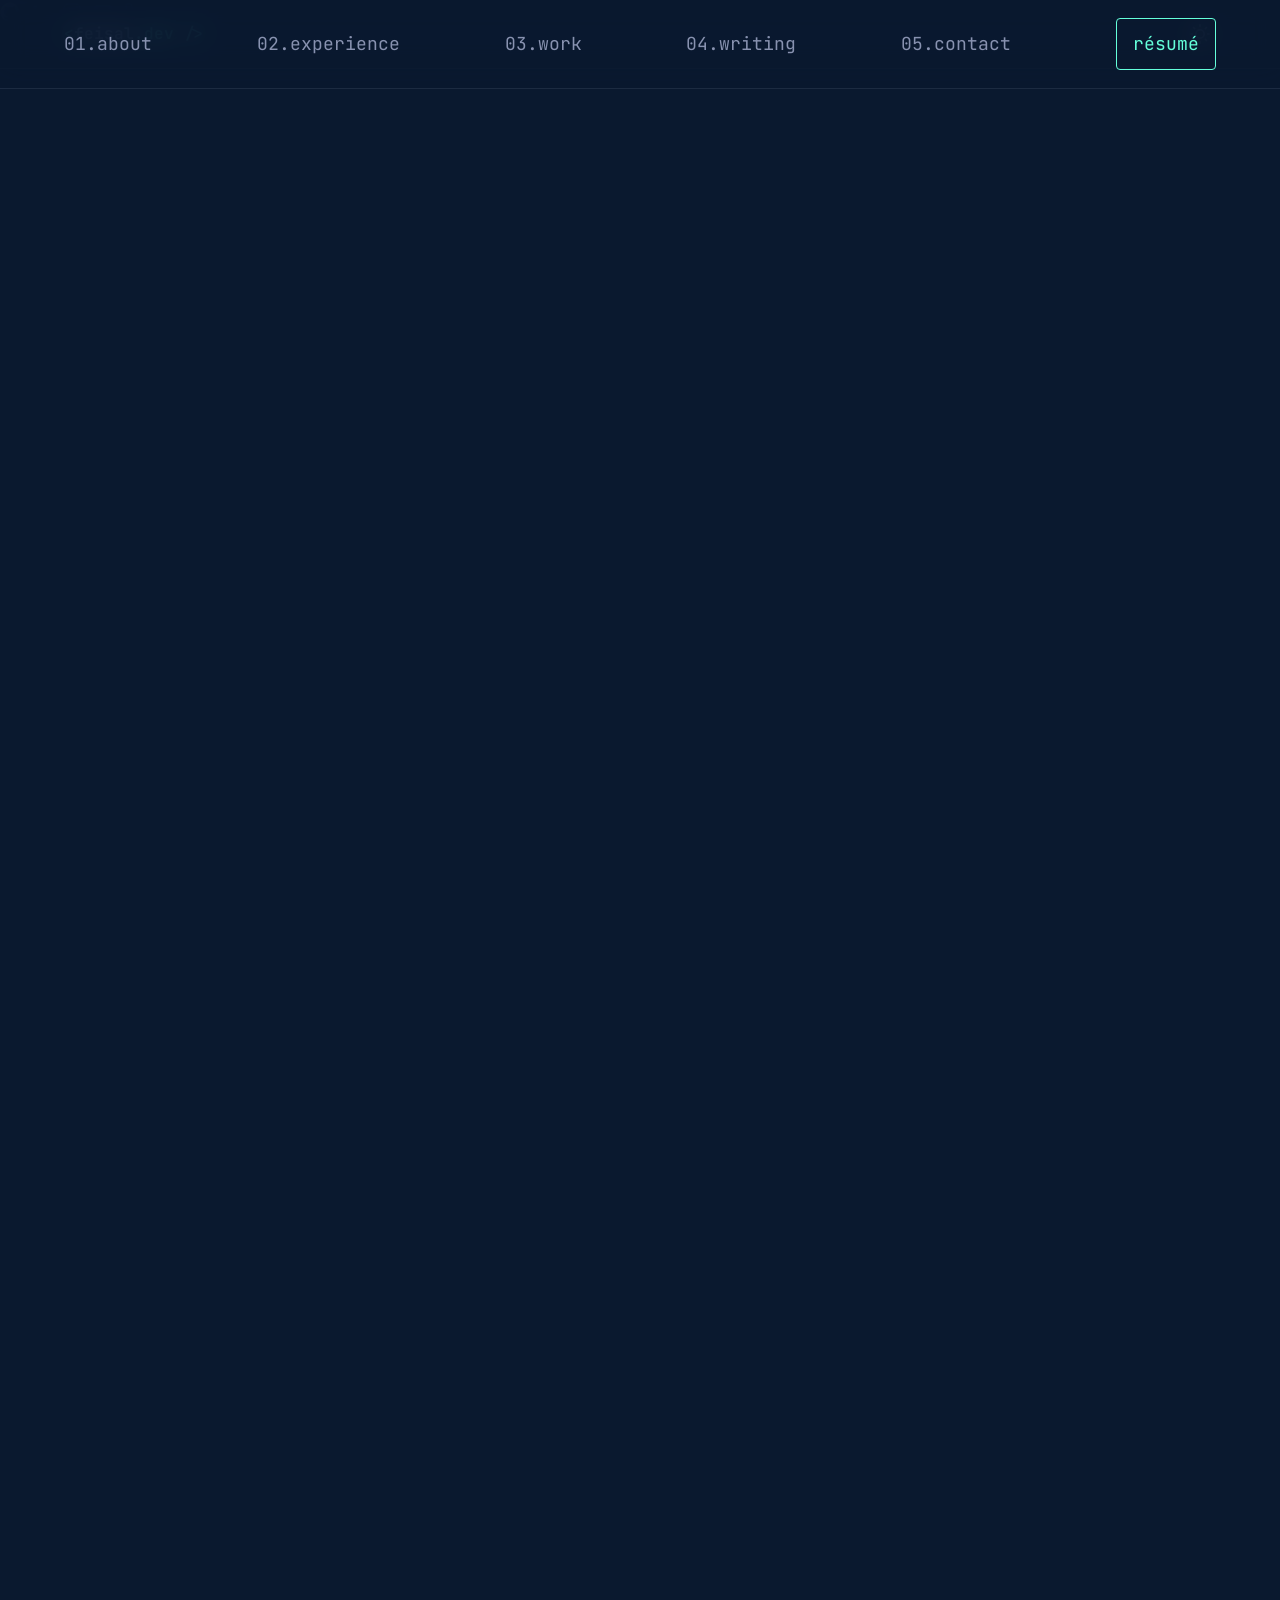
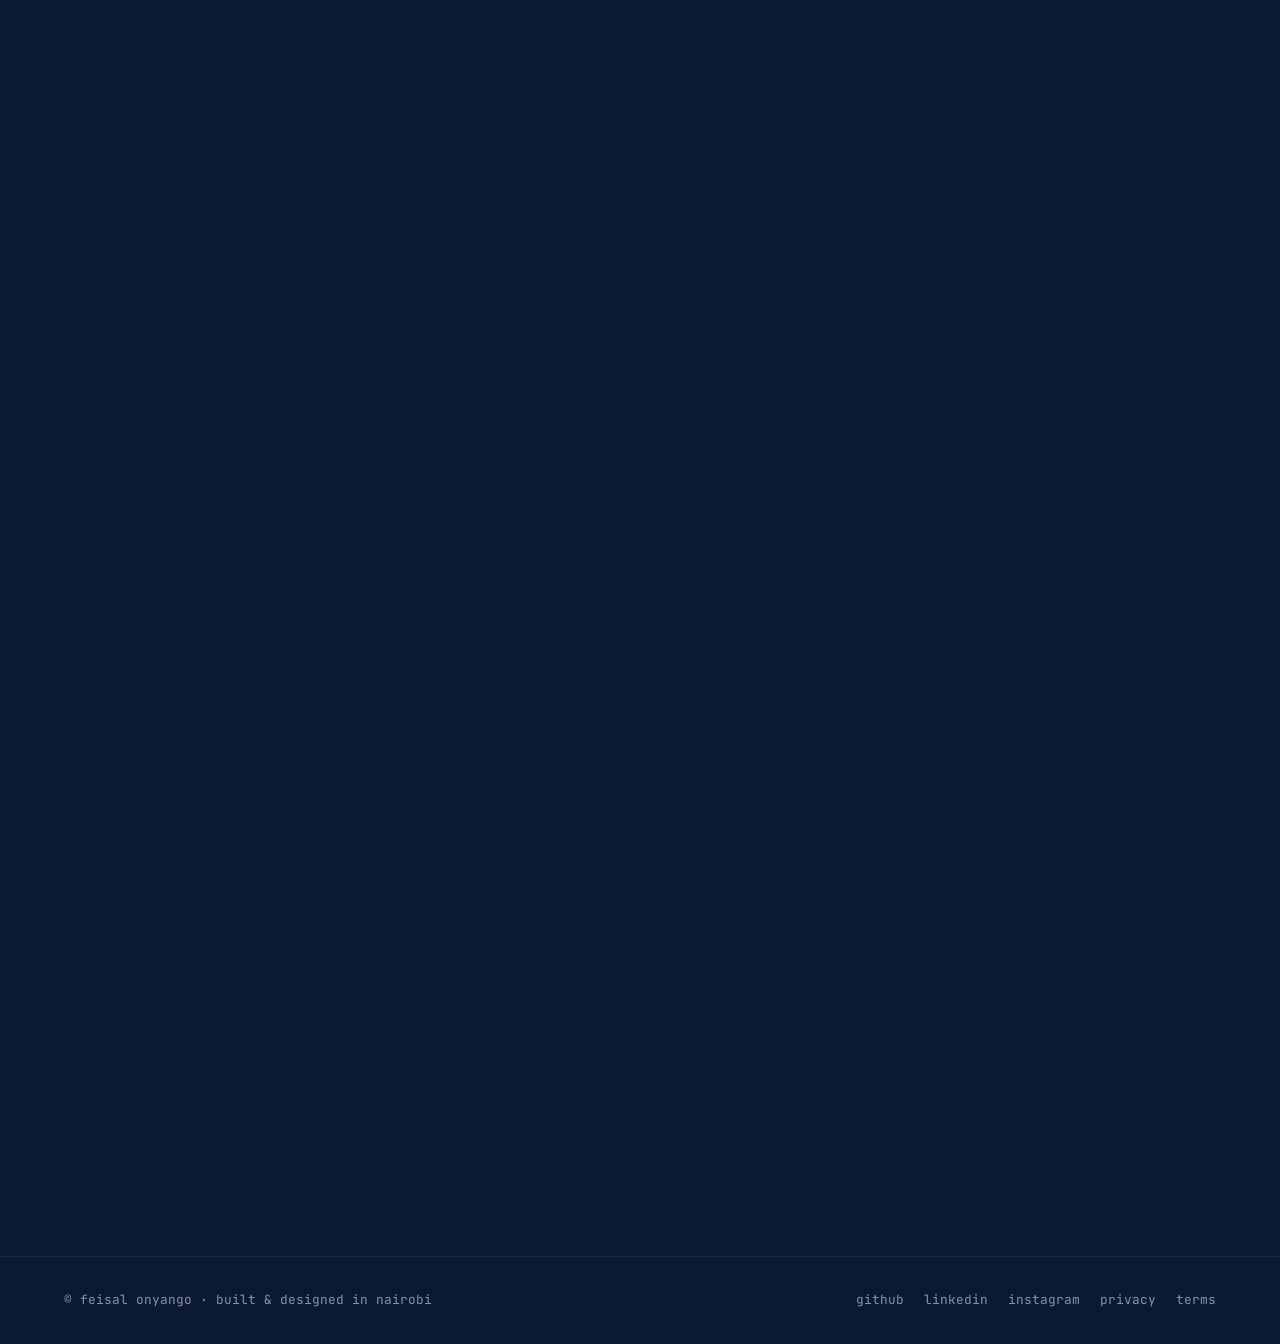
==== commit 9d16ff03: "Add interactivity round 2: project filters, spotlight cards, ripples, copy-email toast, Nairobi cloc" ====
--- a/index.html
+++ b/index.html
@@ -27,7 +27,8 @@
 
 <header class="nav" id="nav">
   <a class="logo mono" href="#top"><span class="accent">&lt;</span>feisal<span class="accent">.dev</span><span class="accent"> /&gt;</span></a>
-  <nav class="nav-links mono" id="navLinks" aria-label="Main navigation">
+  <nav class="nav
+-links mono" id="navLinks" aria-label="Main navigation">
     <a href="#about"><span class="n">01.</span>about</a>
     <a href="#experience"><span class="n">02.</span>experience</a>
     <a href="#work"><span class="n">03.</span>work</a>
@@ -47,7 +48,8 @@
 
 <aside class="social-rail mono" aria-label="Social links">
   <a href="https://github.com/feizalsmitth" target="_blank" rel="noopener" aria-label="GitHub"><svg viewBox="0 0 24 24" fill="currentColor"><path d="M12 .5C5.73.5.5 5.74.5 12.02c0 5.03 3.26 9.29 7.78 10.8.57.1.78-.25.78-.55v-2.15c-3.17.69-3.84-1.34-3.84-1.34-.52-1.3-1.27-1.65-1.27-1.65-1.04-.71.08-.7.08-.7 1.15.08 1.75 1.18 1.75 1.18 1.02 1.75 2.68 1.24 3.33.95.1-.74.4-1.24.72-1.53-2.53-.29-5.2-1.27-5.2-5.63 0-1.24.44-2.26 1.16-3.06-.12-.29-.5-1.45.11-3.02 0 0 .96-.31 3.14 1.17a10.9 10.9 0 0 1 5.72 0c2.18-1.48 3.13-1.17 3.13-1.17.62 1.57.23 2.73.11 3.02.73.8 1.16 1.82 1.16 3.06 0 4.37-2.68 5.34-5.22 5.62.41.36.78 1.07.78 2.16v3.2c0 .3.2.66.79.55A10.53 10.53 0 0 0 23.5 12c0-6.27-5.23-11.5-11.5-11.5Z"/></svg></a>
-  <a href="https://www.linkedin.com/in/feizal-onyango-443553373/" target="_blank" rel="noopener" aria-label="LinkedIn"><svg viewBox="0 0 24 24" fill="currentColor"><path d="M4.98 3.5a2.5 2.5 0 1 1 0 5 2.5 2.5 0 0 1 0-5ZM.5 8.98h4.96V23H.5V8.98ZM8.5 8.98h4.75v1.92h.07c.66-1.2 2.28-2.47 4.7-2.47 5.03 0 5.96 3.15 5.96 7.24V23h-4.96v-6.4c0-1.53-.03-3.5-2.15-3.5-2.16 0-2.49 1.65-2.
+  <a href="https://www.linkedin.com/in/feizal-onyango-44
+3553373/" target="_blank" rel="noopener" aria-label="LinkedIn"><svg viewBox="0 0 24 24" fill="currentColor"><path d="M4.98 3.5a2.5 2.5 0 1 1 0 5 2.5 2.5 0 0 1 0-5ZM.5 8.98h4.96V23H.5V8.98ZM8.5 8.98h4.75v1.92h.07c.66-1.2 2.28-2.47 4.7-2.47 5.03 0 5.96 3.15 5.96 7.24V23h-4.96v-6.4c0-1.53-.03-3.5-2.15-3.5-2.16 0-2.49 1.65-2.
 49 3.39V23H8.5V8.98Z"/></svg></a>
   <a href="https://instagram.com/hsssnnnnd._" target="_blank" rel="noopener" aria-label="Instagram"><svg viewBox="0 0 24 24" fill="none" stroke="currentColor" stroke-width="1.8"><rect x="2.5" y="2.5" width="19" height="19" rx="5"/><circle cx="12" cy="12" r="4.5"/><circle cx="17.8" cy="6.2" r="1.3" fill="currentColor" stroke="none"/></svg></a>
   <a href="mailto:feizalsmitth@icloud.com" aria-label="Email"><svg viewBox="0 0 24 24" fill="none" stroke="currentColor" stroke-width="1.8"><rect x="2" y="4.5" width="20" height="15" rx="2"/><path d="m3 6 9 7 9-7"/></svg></a>
@@ -62,10 +64,12 @@
   <h1 class="reveal">Feisal Onyango.</h1>
   <h2 class="reveal"><span class="sr-only">I build things for the web.</span><span id="typed" aria-hidden="true"></span><span class="cursor" aria-hidden="true">_</span></h2>
   <p class="hero-sub reveal">I’m a frontend developer based in Nairobi, Kenya, specializing in building (and occasionally designing) fast, accessible, pixel-perfect interfaces for studios and small businesses. Currently booking projects for October.</p>
-  <div class="hero-btns reveal">
+  <div class="hero-btns reveal
+">
     <a href="#work" class="btn btn-outline mono">check out my work</a>
     <a href="#booking" class="btn btn-outline mono">book a project</a>
   </div>
+  <p class="hero-status mono reveal"><span class="pulse-dot" aria-hidden="true"></span> available for new projects · <span id="nairobiTime">--:--</span> in Nairobi</p>
 </section>
 
 <section id="about" class="section">
@@ -80,7 +84,13 @@
         <li>JavaScript (ES6+)</li><li>TypeScript</li><li>React</li><li>Next.js</li>
         <li>Node.js</li><li>Tailwind CSS</li><li>Shopify / Liquid</li><li>Figma</li>
       </ul>
-    </div>  </div>
+    </div>
+    <div class="about-photo reveal">
+      <div class="photo-frame">
+        <img src="assets/feisal.jpg" alt="Portrait of Feisal Onyango" loading="lazy" onerror="this.src='https://via.placeholder.com/640x640/112240/64ffda?text=Add+assets/feisal.jpg';">
+      </div>
+    </div>
+  </div>
 </section>
 
 <section id="experience" class="section">
@@ -89,7 +99,8 @@
     <div class="timeline-item">
       <h3>Freelance Frontend Developer <span class="where accent mono">@ self-employed</span></h3>
       <p class="range mono">2023 — present</p>
-      <p>Building websites, dashboards, and e-commerce stores for clients in Nairobi and internationally. Specializing in React, Next.js, and accessible interfaces — shipped, maintained, and iterated on with feedback within a week of going live.</p>
+      <p>Building websites, dashboards, and e-commerce stores for clients in Nairobi and
+ internationally. Specializing in React, Next.js, and accessible interfaces — shipped, maintained, and iterated on with feedback within a week of going live.</p>
       <ul class="tags mono"><li>React</li><li>Next.js</li><li>Shopify</li><li>CSS</li></ul>
     </div>
     <div class="timeline-item">
@@ -104,7 +115,8 @@
 
 <section id="work" class="section">
   <div class="section-head mono reveal"><span class="n">03.</span><h2>some things I’ve built</h2></div>
-  <div class="projects-grid">
+    <div class="filter-bar mono reveal" id="filterBar" role="group" aria-label="Filter projects by technology"></div>
+<div class="projects-grid">
     <article class="project reveal">
       <div class="project-top"><h3>KaaSoko Marketplace</h3><div class="project-links"><a class="mono" href="https://kaasoko.vercel.app" target="_blank" rel="noopener" aria-label="Live site">link ↗</a></div></div>
       <p>A headless Shopify storefront for a local artisan marketplace, featuring advanced filtering and search across 500+ products.</p>
@@ -117,7 +129,8 @@
     </article>
     <article class="project reveal">
       <div class="project-top"><h3>Loomstack Dashboard</h3><div class="project-links mono">2024</div></div>
-      <p>Internal tool that replaced a shared spreadsheet — stock levels, per-SKU reorder alerts, and a one-click CSV export for a small e-commerce team.</p>
+      <p>Internal tool that replaced a shared spreadsheet — stoc
+k levels, per-SKU reorder alerts, and a one-click CSV export for a small e-commerce team.</p>
       <ul class="tags mono"><li>React</li><li>Node.js</li><li>PostgreSQL</li></ul>
     </article>
     <article class="project reveal">
@@ -143,7 +156,8 @@
   <div class="section-head mono reveal"><span class="n">03.5</span><h2>kind words</h2></div>
   <div class="quotes-grid">
     <blockquote class="quote reveal"><p>“Feisal transformed our static website into a dynamic, CMS-backed platform. The attention to detail and performance optimizations were outstanding.”</p><cite class="mono">— A. Whitfield, Harrow &amp; Finch</cite></blockquote>
-    <blockquote class="quote reveal"><p>“The dashboard Feisal built replaced our chaotic spreadsheet system. Now, our team can manage inventory effortlessly.”</p><cite class="mono">— R. Okoye, Loomstack</cite></blockquote>
+    <blockquote class="quote reveal"><p>“The dashboard Fei
+sal built replaced our chaotic spreadsheet system. Now, our team can manage inventory effortlessly.”</p><cite class="mono">— R. Okoye, Loomstack</cite></blockquote>
   </div>
 </section>
 
@@ -164,7 +178,8 @@
     <div class="field"><label class="mono" for="bk-name">name</label><input type="text" id="bk-name" name="name" required autocomplete="name"></div>
     <div class="field"><label class="mono" for="bk-email">email</label><input type="email" id="bk-email" name="email" required autocomplete="email"></div>
     <div class="field"><label class="mono" for="bk-type">project type</label><select id="bk-type" name="type"><option>Marketing site / portfolio</option><option>Web app / dashboard</option><option>E-commerce store</option><option>Performance &amp; polish work</option><option>Something else</option></select></div>
-    <div class="field"><label class="mono" for="bk-budget">budget range</label><select id="bk-budget" name="budget"><option>Under $500</option><option>$500 — $1,500</option><option>$1,500 — $5,000</option><option>$5,000+</option><option>Not sure yet</option></select></div>
+    <div class="field"><label class="mono" for="bk-budget">budget range</label><select id="bk-budget" name="budget"><option>Under $500</option><option>$500 — $1,500</option><option>$1,500 — $5,000</option><option>$5,000+</
+option><option>Not sure yet</option></select></div>
     <div class="field"><label class="mono" for="bk-date">preferred start date</label><input type="date" id="bk-date" name="date"></div>
     <div class="field"><label class="mono" for="bk-timeline">rough deadline</label><input type="text" id="bk-timeline" name="timeline" placeholder="e.g. mid-November"></div>
     <div class="field field-wide"><label class="mono" for="bk-details">project details
@@ -180,12 +195,16 @@
   <p class="reveal contact-sub">My inbox is always open — whether you have a project in mind, a question, or just want to say hi. I’ll do my best to get back to you within one business day.</p>
   <div class="contact-socials reveal" aria-label="Social links">
     <a href="https://github.com/feizalsmitth" target="_blank" rel="noopener" aria-label="GitHub"><svg viewBox="0 0 24 24" fill="currentColor"><path d="M12 .5C5.73.5.5 5.74.5 12.02c0 5.03 3.26 9.29 7.78 10.8.57.1.78-.25.78-.55v-2.15c-3.17.69-3.84-1.34-3.84-1.34-.52-1.3-1.27-1.65-1.27-1.65-1.04-.71.08-.7.08-.7 1.15.08 1.75 1.18 1.75 1.18 1.02 1.75 2.68 1.24 3.33.95.1-.74.4-1.24.72-1.53-2.53-.29-5.2-1.27-5.2-5.63 0-1.24.44-2.26 1.16-3.06-.12-.29-.5-1.45.11-3.02 0 0 .96-.31 3.14 1.17a10.9 10.9 0 0 1 5.72 0c2.18-1.48 3.13-1.17 3.13-1.17.62 1.57.23 2.73.11 3.02.73.8 1.16 1.82 1.16 3.06 0 4.37-2.68 5.34-5.22 5.62.41.36.78 1.07.78 2.16v3.2c0 .3.2.66.79.55A10.53 10.53 0 0 0 23.5 12c0-6.27-5.23-11.5-11.5-11.5Z"/></svg></a>
-    <a href="https://www.linkedin.com/in/feizal-onyango-443553373/" target="_blank" rel="noopener" aria-label="LinkedIn"><svg viewBox="0 0 24 24" fill="currentColor"><path d="M4.98 3.5a2.5 2.5 0 1 1 0 5 2.5 2.5 0 0 1 0-5ZM.5 8.98h4.96V23H.5V8.98ZM8.5 8.98h4.75v1.92h.07c.66-1.2 2.28-2.47 4.7-2.47 5.03 0 5.96 3.15 5.96 7.24V23h-4.96v-6.4c0-1.53-.03-3.5-2.15-3.5-2.16 0-2.49 1.65-2.49 3.39V23H8.5V8.98Z"/></svg></a>
+    <a href="https://www.linkedin.com/in/feizal-onyango-443553373/" target="_blank" rel="noopener" aria-label="LinkedIn"><svg vi
+ewBox="0 0 24 24" fill="currentColor"><path d="M4.98 3.5a2.5 2.5 0 1 1 0 5 2.5 2.5 0 0 1 0-5ZM.5 8.98h4.96V23H.5V8.98ZM8.5 8.98h4.75v1.92h.07c.66-1.2 2.28-2.47 4.7-2.47 5.03 0 5.96 3.15 5.96 7.24V23h-4.96v-6.4c0-1.53-.03-3.5-2.15-3.5-2.16 0-2.49 1.65-2.49 3.39V23H8.5V8.98Z"/></svg></a>
     <a href="https://instagram.com/hsssnnnnd._" target="_blank" rel="noopener" aria-label="Instagram"><svg viewBox="0 0 24 24" fill="none" stroke="currentColor" s
 troke-width="1.8"><rect x="2.5" y="2.5" width="19" height="19" rx="5"/><circle cx="12" cy="12" r="4.5"/><circle cx="17.8" cy="6.2" r="1.3" fill="currentColor" stroke="none"/></svg></a>
     <a href="mailto:feizalsmitth@icloud.com" aria-label="Email"><svg viewBox="0 0 24 24" fill="none" stroke="currentColor" stroke-width="1.8"><rect x="2" y="4.5" width="20" height="15" rx="2"/><path d="m3 6 9 7 9-7"/></svg></a>
   </div>
   <a href="mailto:feizalsmitth@icloud.com" class="btn btn-outline mono reveal">say hello</a>
+  <div class="contact-copy reveal">
+    <button class="copy-btn mono" id="copyEmail" aria-label="Copy email address">feizalsmitth@icloud.com <span class="copy-icon" aria-hidden="true">⧉</span></button>
+  </div>
 </section>
 
 </main>
--- a/styles.css
+++ b/styles.css
@@ -33,6 +33,7 @@
 /* section headers */
 .section-head{display:flex;align-items:baseline;gap:14px;margin-bottom:44px;white-space:nowrap}
 .section-head::after{
+
 content:"";position:relative;top:-6px;display:block;height:1px;width:100%;background:var(--navy-lightest);min-width:60px}
 .section-head .n{color:var(--green);font-size:clamp(.9rem,2vw,1.1rem);font-weight:500}
 .section-head h2{font-size:clamp(1.4rem,3.5vw,2rem);color:var(--slate-lightest)}
@@ -63,7 +64,8 @@
 .btn-big{width:100%;margin-top:8px}
 
 /* social rail (fixed left side, brittany-style) */
-.social-
+.social
+-
 rail{position:fixed;bottom:0;left:0;display:flex;flex-direction:column;align-items:center;gap:18px;padding:0 20px 24px;z-index:90}
 .social-rail a{color:var(--slate-light);transition:color .2s ease,transform .2s ease}
 .social-rail a:hover{color:var(--green);transform:translateY(-4px)}
@@ -94,7 +96,8 @@
 
 /* experience */
 .timeline-item{padding:4px 0 40px;border-left:2px solid var(--navy-lightest);margin-left:4px;padding-left:28px;position:relative}
-.timeline-item::before{content:"";position:absolute;left:-7px;top:10px;width:12px;height:12px;border-radius:50%;background:v
+.timeline-item::before{content:"";position:absolute;left:-7px;top:10px;width:12px;height:12px;border-radius:50%;background
+:v
 ar(--navy-lightest);box-shadow:0 0 0 4px var(--navy)}
 .timeline-item .where{font-size:.9rem;font-weight:500}
 .timeline-item .range{font-size:.8rem;color:var(--slate);margin:6px 0 14px}
@@ -131,7 +134,8 @@
 
 /* booking */
 .booking-intro{max-width:60ch;margin:-16px 0 36px;font-size:.98rem}
-.booking-form{display:grid;grid-template-columns:repeat(2,1fr);gap:20px;max-width:8
+.booking-form{display:grid;grid-template-columns:repeat(2,1fr);gap:20px;max-widt
+h:8
 60px}
 .field{display:flex;flex-direction:column;gap:8px}
 .field-wide{grid-column:1/-1}
@@ -168,7 +172,8 @@
   .projects-grid,.quotes-grid{grid-template-columns:1fr}
   .nav-links{position:fixed;top:60px;left:0;right:0;flex-direction:column;align-items:flex-start;background:var(--navy);border-bottom:1px solid var(--navy-lightest);padding:24px 5vw;gap:18px;display:none}
   .nav-links.open{display:flex}
-  .nav-burger{display:block}
+  .nav-burger{display:bloc
+k}
 }
 
 @media (max-width:640px){
@@ -199,3 +204,28 @@
 @keyframes hue{to{filter:hue-rotate(360deg)}}
 body.party h1,body.party h2,body.party h3{animation:wob 1.2s ease-in-out infinite}
 @keyframes wob{0%,100%{transform:rotate(0)}25%{transform:rotate(1.5deg)}75%{transform:rotate(-1.5deg)}}
+
+
+/* ---- interactivity round 2 ---- */
+.hero-status{display:flex;align-items:center;gap:10px;margin:34px 0 0;font-size:.8rem;color:var(--slate)}
+.pulse-dot{width:9px;height:9px;border-radius:50%;background:var(--green);position:relative;flex-shrink:0}
+.pulse-dot::after{content:"";position:absolute;inset:-4px;border-radius:50%;border:1px solid var(--green);animation:pulse 2s ease-out infinite}
+@keyframes pulse{0%{transform:scale(.6);opacity:1}100%{transform:scale(1.6);opacity:0}}
+.filter-bar{display:flex;flex-wrap:wrap;gap:10px;margin:-20px 0 32px}
+.chip{background:transparent;border:1px solid var(--navy-lightest);color:var(--slate-light);border-radius:999px;padding:6px 14px;font-size:.75rem;cursor:pointer;transition:all .2s ease;font-family:var(--font-mono)}
+.chip:hover{border-color:var(--green);color:var(--green)}
+.chip.active{background:var(--green-tint);border-color:var(--green);color:var(--green)}
+.project.hidden-tag{display:none}
+.project,.quote{position:relative;overflow:hidden}
+.project::before,.quote::before{content:"";position:absolute;inset:0;background:radial-gradient(240px circle at var(--mx,50%) var(--my,50%),var(--green-tint),transparent 65%);opacity:0;transition:opacity .3s ease;pointer-events:none;z-index:0}
+.project:hover::before,.quote:hover::before{opacity:1}
+.project>*{position:relative;z-index:1}
+.ripple-ink{position:absolute;border-radius:50%;background:var(--green);opacity:.35;transform:scale(0);animation:ripple .5s ease-out forwards;pointer-events:none}
+@keyframes ripple{to{transform:scale(2.6);opacity:0}}
+.btn,.copy-btn{position:relative;overflow:hidden}
+.contact-copy{margin-top:22px}
+.copy-btn{display:inline-flex;align-items:center;gap:8px;background:transparent;border:1px dashed var(--navy-lightest);color:var(--slate-light);border-radius:4px;padding:10px 16px;font-size:.8rem;cursor:pointer;transition:all .2s ease;font-family:var(--font-mono)}
+.copy-btn:hover{border-color:var(--green);color:var(--green);border-style:solid}
+.toast{position:fixed;bottom:26px;left:50%;transform:translate(-50%,80px);background:var(--navy-light);border:1px solid var(--green);color:var(--green);border-radius:6px;padding:12px 22px;font-size:.8rem;font-family:var(--font-mono);opacity:0;transition:all .3s ease;z-index:300;pointer-events:none}
+.toast.show{opacity:1;transform:translate(-50%,0)}
+@media (prefers-reduced-motion: reduce){.pulse-dot::after{animation:none}.ripple-ink{display:none}.project::before,.quote::before{display:none}}
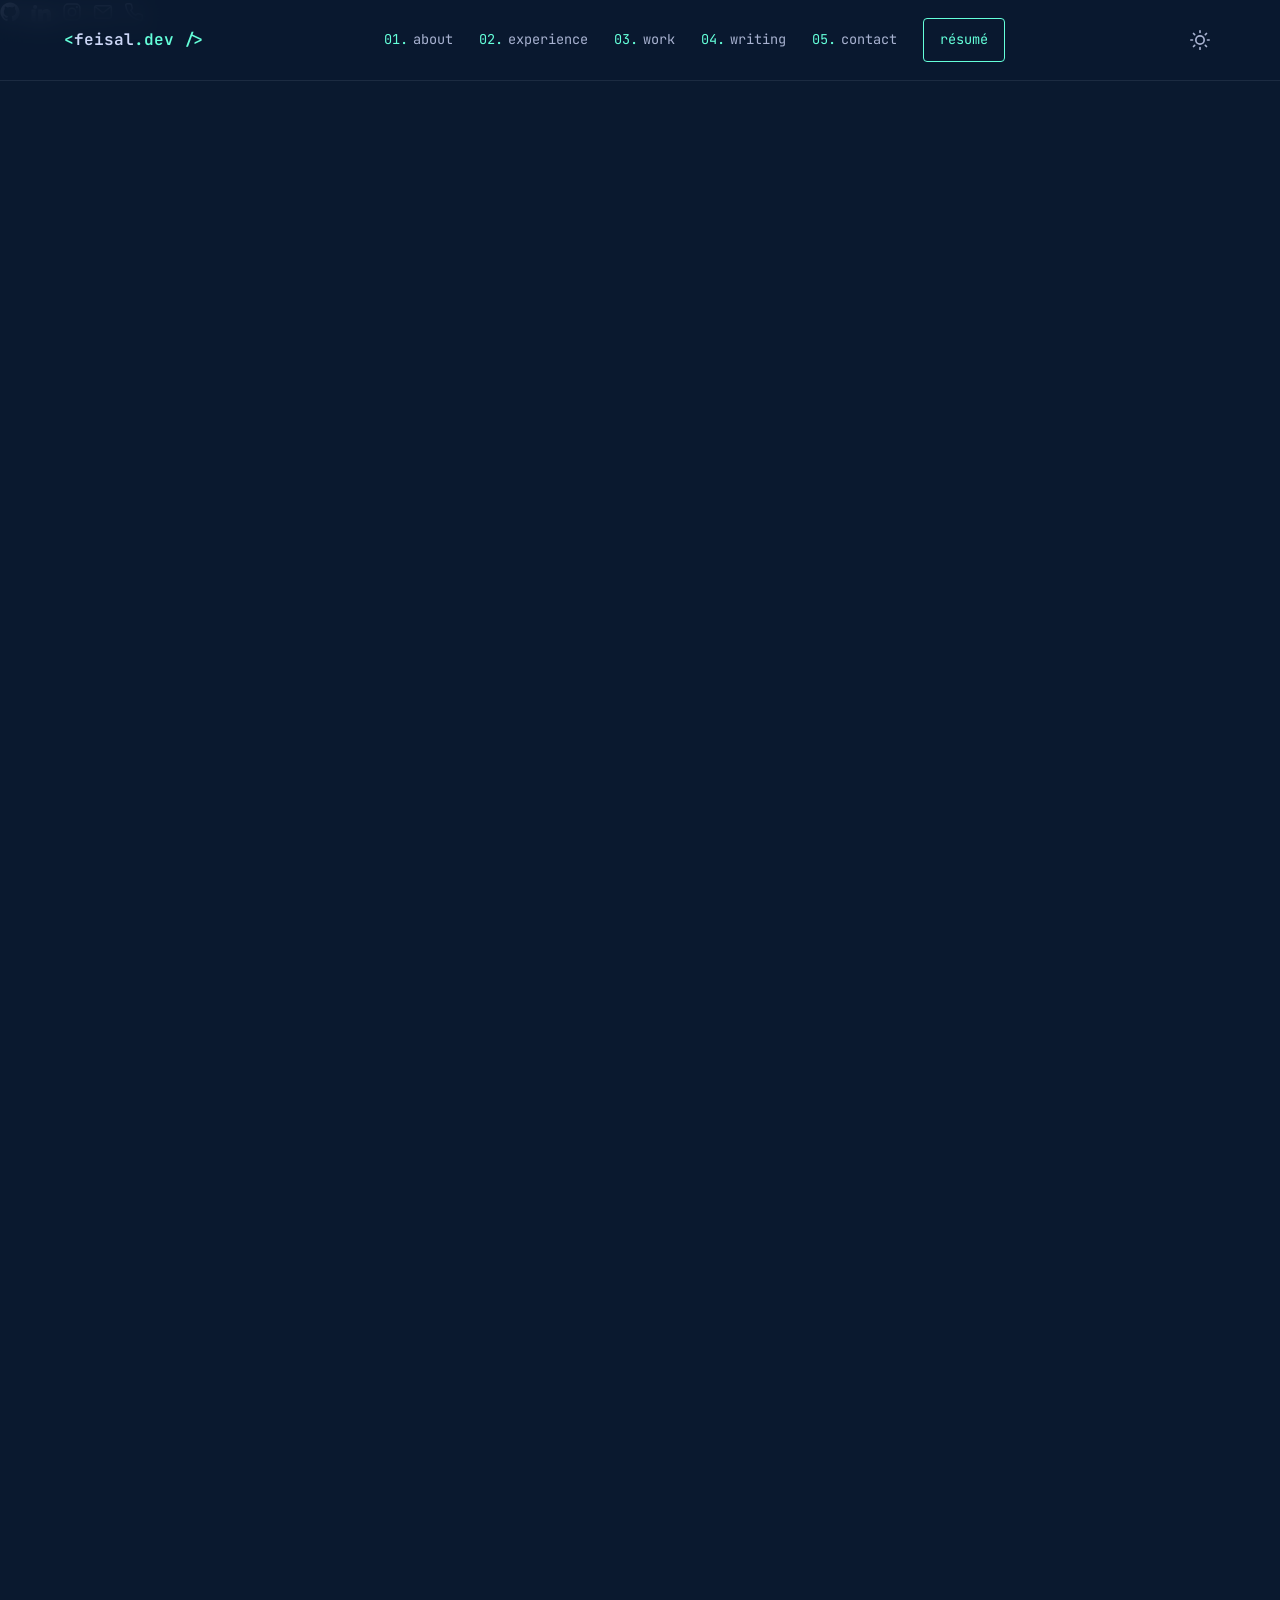
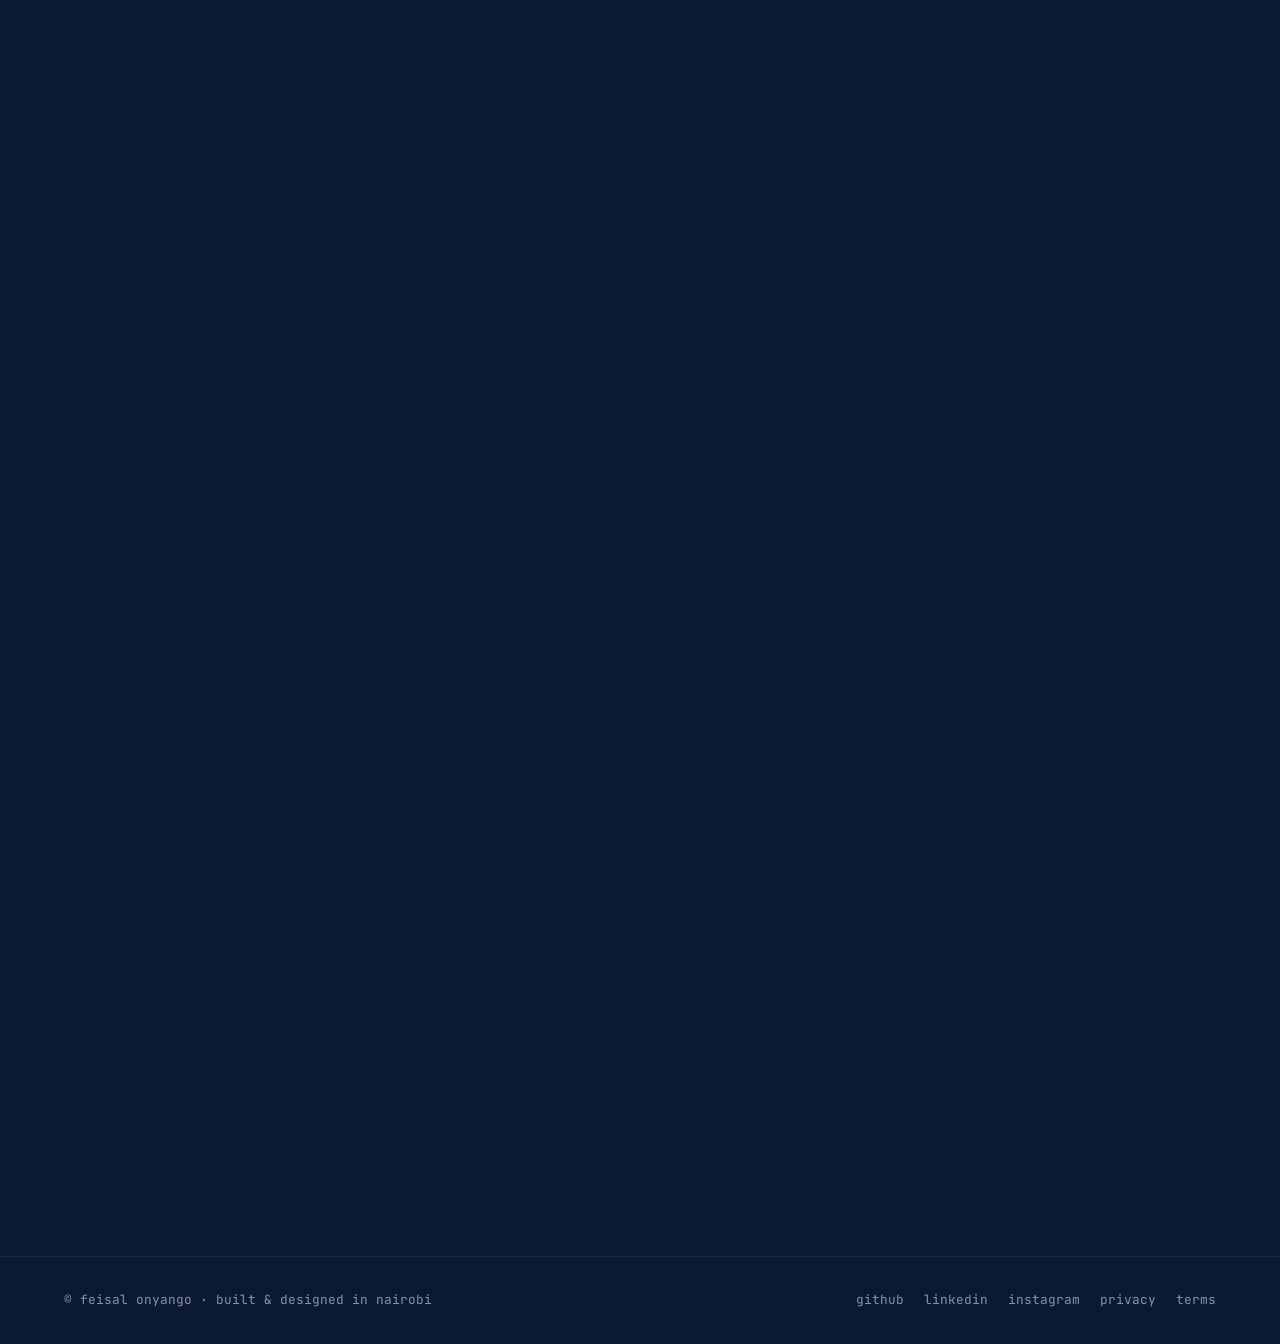
==== commit 1583d494: "Fix corrupted line breaks in index.html (nav class, LinkedIn URL, mid-word splits)" ====
--- a/index.html
+++ b/index.html
@@ -27,8 +27,7 @@
 
 <header class="nav" id="nav">
   <a class="logo mono" href="#top"><span class="accent">&lt;</span>feisal<span class="accent">.dev</span><span class="accent"> /&gt;</span></a>
-  <nav class="nav
--links mono" id="navLinks" aria-label="Main navigation">
+  <nav class="nav-links mono" id="navLinks" aria-label="Main navigation">
     <a href="#about"><span class="n">01.</span>about</a>
     <a href="#experience"><span class="n">02.</span>experience</a>
     <a href="#work"><span class="n">03.</span>work</a>
@@ -48,9 +47,7 @@
 
 <aside class="social-rail mono" aria-label="Social links">
   <a href="https://github.com/feizalsmitth" target="_blank" rel="noopener" aria-label="GitHub"><svg viewBox="0 0 24 24" fill="currentColor"><path d="M12 .5C5.73.5.5 5.74.5 12.02c0 5.03 3.26 9.29 7.78 10.8.57.1.78-.25.78-.55v-2.15c-3.17.69-3.84-1.34-3.84-1.34-.52-1.3-1.27-1.65-1.27-1.65-1.04-.71.08-.7.08-.7 1.15.08 1.75 1.18 1.75 1.18 1.02 1.75 2.68 1.24 3.33.95.1-.74.4-1.24.72-1.53-2.53-.29-5.2-1.27-5.2-5.63 0-1.24.44-2.26 1.16-3.06-.12-.29-.5-1.45.11-3.02 0 0 .96-.31 3.14 1.17a10.9 10.9 0 0 1 5.72 0c2.18-1.48 3.13-1.17 3.13-1.17.62 1.57.23 2.73.11 3.02.73.8 1.16 1.82 1.16 3.06 0 4.37-2.68 5.34-5.22 5.62.41.36.78 1.07.78 2.16v3.2c0 .3.2.66.79.55A10.53 10.53 0 0 0 23.5 12c0-6.27-5.23-11.5-11.5-11.5Z"/></svg></a>
-  <a href="https://www.linkedin.com/in/feizal-onyango-44
-3553373/" target="_blank" rel="noopener" aria-label="LinkedIn"><svg viewBox="0 0 24 24" fill="currentColor"><path d="M4.98 3.5a2.5 2.5 0 1 1 0 5 2.5 2.5 0 0 1 0-5ZM.5 8.98h4.96V23H.5V8.98ZM8.5 8.98h4.75v1.92h.07c.66-1.2 2.28-2.47 4.7-2.47 5.03 0 5.96 3.15 5.96 7.24V23h-4.96v-6.4c0-1.53-.03-3.5-2.15-3.5-2.16 0-2.49 1.65-2.
-49 3.39V23H8.5V8.98Z"/></svg></a>
+  <a href="https://www.linkedin.com/in/feizal-onyango-443553373/" target="_blank" rel="noopener" aria-label="LinkedIn"><svg viewBox="0 0 24 24" fill="currentColor"><path d="M4.98 3.5a2.5 2.5 0 1 1 0 5 2.5 2.5 0 0 1 0-5ZM.5 8.98h4.96V23H.5V8.98ZM8.5 8.98h4.75v1.92h.07c.66-1.2 2.28-2.47 4.7-2.47 5.03 0 5.96 3.15 5.96 7.24V23h-4.96v-6.4c0-1.53-.03-3.5-2.15-3.5-2.16 0-2.49 1.65-2.49 3.39V23H8.5V8.98Z"/></svg></a>
   <a href="https://instagram.com/hsssnnnnd._" target="_blank" rel="noopener" aria-label="Instagram"><svg viewBox="0 0 24 24" fill="none" stroke="currentColor" stroke-width="1.8"><rect x="2.5" y="2.5" width="19" height="19" rx="5"/><circle cx="12" cy="12" r="4.5"/><circle cx="17.8" cy="6.2" r="1.3" fill="currentColor" stroke="none"/></svg></a>
   <a href="mailto:feizalsmitth@icloud.com" aria-label="Email"><svg viewBox="0 0 24 24" fill="none" stroke="currentColor" stroke-width="1.8"><rect x="2" y="4.5" width="20" height="15" rx="2"/><path d="m3 6 9 7 9-7"/></svg></a>
   <a href="tel:+254702478201" aria-label="Phone"><svg viewBox="0 0 24 24" fill="none" stroke="currentColor" stroke-width="1.8"><path d="M22 16.9v3a2 2 0 0 1-2.2 2 19.8 19.8 0 0 1-8.6-3.1 19.5 19.5 0 0 1-6-6A19.8 19.8 0 0 1 2.1 4.2 2 2 0 0 1 4.1 2h3a2 2 0 0 1 2 1.7c.13.96.36 1.9.7 2.8a2 2 0 0 1-.45 2.1L8.1 9.9a16 16 0 0 0 6 6l1.3-1.3a2 2 0 0 1 2.1-.45c.9.34 1.84.57 2.8.7A2 2 0 0 1 22 16.9Z"/></svg></a>
@@ -64,8 +61,7 @@
   <h1 class="reveal">Feisal Onyango.</h1>
   <h2 class="reveal"><span class="sr-only">I build things for the web.</span><span id="typed" aria-hidden="true"></span><span class="cursor" aria-hidden="true">_</span></h2>
   <p class="hero-sub reveal">I’m a frontend developer based in Nairobi, Kenya, specializing in building (and occasionally designing) fast, accessible, pixel-perfect interfaces for studios and small businesses. Currently booking projects for October.</p>
-  <div class="hero-btns reveal
-">
+  <div class="hero-btns reveal">
     <a href="#work" class="btn btn-outline mono">check out my work</a>
     <a href="#booking" class="btn btn-outline mono">book a project</a>
   </div>
@@ -76,8 +72,7 @@
   <div class="section-head mono reveal"><span class="n">01.</span><h2>about me</h2></div>
   <div class="about-grid">
     <div class="reveal">
-      <p>Hello! I’m Feisal, a frontend-focused web developer based in Nairobi, Kenya. I enjoy build
-ing interfaces that feel fast and behave the way people expect — my work usually lands somewhere between a brochure site and a small business’s entire front end, with real users and real deadlines.</p>
+      <p>Hello! I’m Feisal, a frontend-focused web developer based in Nairobi, Kenya. I enjoy building interfaces that feel fast and behave the way people expect — my work usually lands somewhere between a brochure site and a small business’s entire front end, with real users and real deadlines.</p>
       <p>I specialize in turning designs into responsive, accessible interfaces with <strong>React</strong>, <strong>JavaScript</strong>, and clean CSS — the kind of front end that still looks and works right two years after launch, on whatever device someone happens to be holding.</p>
       <p class="skills-title mono">here are a few technologies I’ve been working with recently:</p>
       <ul class="skills-list mono">
@@ -129,14 +124,12 @@
     </article>
     <article class="project reveal">
       <div class="project-top"><h3>Loomstack Dashboard</h3><div class="project-links mono">2024</div></div>
-      <p>Internal tool that replaced a shared spreadsheet — stoc
-k levels, per-SKU reorder alerts, and a one-click CSV export for a small e-commerce team.</p>
+      <p>Internal tool that replaced a shared spreadsheet — stock levels, per-SKU reorder alerts, and a one-click CSV export for a small e-commerce team.</p>
       <ul class="tags mono"><li>React</li><li>Node.js</li><li>PostgreSQL</li></ul>
     </article>
     <article class="project reveal">
       <div class="project-top"><h3>Ferro Coffee Storefront</h3><div class="project-links mono">2024</div></div>
-      <p>Shopify build with a custom subscription flow for a roastery’s monthly bag program, including a 
-plain-language delivery-date picker.</p>
+      <p>Shopify build with a custom subscription flow for a roastery’s monthly bag program, including a plain-language delivery-date picker.</p>
       <ul class="tags mono"><li>Shopify</li><li>Liquid</li><li>JavaScript</li></ul>
     </article>
     <article class="project reveal">
@@ -156,16 +149,14 @@
   <div class="section-head mono reveal"><span class="n">03.5</span><h2>kind words</h2></div>
   <div class="quotes-grid">
     <blockquote class="quote reveal"><p>“Feisal transformed our static website into a dynamic, CMS-backed platform. The attention to detail and performance optimizations were outstanding.”</p><cite class="mono">— A. Whitfield, Harrow &amp; Finch</cite></blockquote>
-    <blockquote class="quote reveal"><p>“The dashboard Fei
-sal built replaced our chaotic spreadsheet system. Now, our team can manage inventory effortlessly.”</p><cite class="mono">— R. Okoye, Loomstack</cite></blockquote>
+    <blockquote class="quote reveal"><p>“The dashboard Feisal built replaced our chaotic spreadsheet system. Now, our team can manage inventory effortlessly.”</p><cite class="mono">— R. Okoye, Loomstack</cite></blockquote>
   </div>
 </section>
 
 <section id="blog" class="section">
   <div class="section-head mono reveal"><span class="n">04.</span><h2>writing</h2></div>
   <div class="writing-list reveal">
-    <a href="#" class="writing-item"><span class="mono year accent">2026</span><h3>Getting Started w
-ith React Hooks</h3></a>
+    <a href="#" class="writing-item"><span class="mono year accent">2026</span><h3>Getting Started with React Hooks</h3></a>
     <a href="#" class="writing-item"><span class="mono year accent">2026</span><h3>CSS Grid vs. Flexbox: When to Use Each</h3></a>
     <a href="#" class="writing-item"><span class="mono year accent">2026</span><h3>Automating Workflows with GitHub Actions</h3></a>
   </div>
@@ -178,8 +169,7 @@
     <div class="field"><label class="mono" for="bk-name">name</label><input type="text" id="bk-name" name="name" required autocomplete="name"></div>
     <div class="field"><label class="mono" for="bk-email">email</label><input type="email" id="bk-email" name="email" required autocomplete="email"></div>
     <div class="field"><label class="mono" for="bk-type">project type</label><select id="bk-type" name="type"><option>Marketing site / portfolio</option><option>Web app / dashboard</option><option>E-commerce store</option><option>Performance &amp; polish work</option><option>Something else</option></select></div>
-    <div class="field"><label class="mono" for="bk-budget">budget range</label><select id="bk-budget" name="budget"><option>Under $500</option><option>$500 — $1,500</option><option>$1,500 — $5,000</option><option>$5,000+</
-option><option>Not sure yet</option></select></div>
+    <div class="field"><label class="mono" for="bk-budget">budget range</label><select id="bk-budget" name="budget"><option>Under $500</option><option>$500 — $1,500</option><option>$1,500 — $5,000</option><option>$5,000+</option><option>Not sure yet</option></select></div>
     <div class="field"><label class="mono" for="bk-date">preferred start date</label><input type="date" id="bk-date" name="date"></div>
     <div class="field"><label class="mono" for="bk-timeline">rough deadline</label><input type="text" id="bk-timeline" name="timeline" placeholder="e.g. mid-November"></div>
     <div class="field field-wide"><label class="mono" for="bk-details">project details
@@ -195,10 +185,8 @@
   <p class="reveal contact-sub">My inbox is always open — whether you have a project in mind, a question, or just want to say hi. I’ll do my best to get back to you within one business day.</p>
   <div class="contact-socials reveal" aria-label="Social links">
     <a href="https://github.com/feizalsmitth" target="_blank" rel="noopener" aria-label="GitHub"><svg viewBox="0 0 24 24" fill="currentColor"><path d="M12 .5C5.73.5.5 5.74.5 12.02c0 5.03 3.26 9.29 7.78 10.8.57.1.78-.25.78-.55v-2.15c-3.17.69-3.84-1.34-3.84-1.34-.52-1.3-1.27-1.65-1.27-1.65-1.04-.71.08-.7.08-.7 1.15.08 1.75 1.18 1.75 1.18 1.02 1.75 2.68 1.24 3.33.95.1-.74.4-1.24.72-1.53-2.53-.29-5.2-1.27-5.2-5.63 0-1.24.44-2.26 1.16-3.06-.12-.29-.5-1.45.11-3.02 0 0 .96-.31 3.14 1.17a10.9 10.9 0 0 1 5.72 0c2.18-1.48 3.13-1.17 3.13-1.17.62 1.57.23 2.73.11 3.02.73.8 1.16 1.82 1.16 3.06 0 4.37-2.68 5.34-5.22 5.62.41.36.78 1.07.78 2.16v3.2c0 .3.2.66.79.55A10.53 10.53 0 0 0 23.5 12c0-6.27-5.23-11.5-11.5-11.5Z"/></svg></a>
-    <a href="https://www.linkedin.com/in/feizal-onyango-443553373/" target="_blank" rel="noopener" aria-label="LinkedIn"><svg vi
-ewBox="0 0 24 24" fill="currentColor"><path d="M4.98 3.5a2.5 2.5 0 1 1 0 5 2.5 2.5 0 0 1 0-5ZM.5 8.98h4.96V23H.5V8.98ZM8.5 8.98h4.75v1.92h.07c.66-1.2 2.28-2.47 4.7-2.47 5.03 0 5.96 3.15 5.96 7.24V23h-4.96v-6.4c0-1.53-.03-3.5-2.15-3.5-2.16 0-2.49 1.65-2.49 3.39V23H8.5V8.98Z"/></svg></a>
-    <a href="https://instagram.com/hsssnnnnd._" target="_blank" rel="noopener" aria-label="Instagram"><svg viewBox="0 0 24 24" fill="none" stroke="currentColor" s
-troke-width="1.8"><rect x="2.5" y="2.5" width="19" height="19" rx="5"/><circle cx="12" cy="12" r="4.5"/><circle cx="17.8" cy="6.2" r="1.3" fill="currentColor" stroke="none"/></svg></a>
+    <a href="https://www.linkedin.com/in/feizal-onyango-443553373/" target="_blank" rel="noopener" aria-label="LinkedIn"><svg viewBox="0 0 24 24" fill="currentColor"><path d="M4.98 3.5a2.5 2.5 0 1 1 0 5 2.5 2.5 0 0 1 0-5ZM.5 8.98h4.96V23H.5V8.98ZM8.5 8.98h4.75v1.92h.07c.66-1.2 2.28-2.47 4.7-2.47 5.03 0 5.96 3.15 5.96 7.24V23h-4.96v-6.4c0-1.53-.03-3.5-2.15-3.5-2.16 0-2.49 1.65-2.49 3.39V23H8.5V8.98Z"/></svg></a>
+    <a href="https://instagram.com/hsssnnnnd._" target="_blank" rel="noopener" aria-label="Instagram"><svg viewBox="0 0 24 24" fill="none" stroke="currentColor" stroke-width="1.8"><rect x="2.5" y="2.5" width="19" height="19" rx="5"/><circle cx="12" cy="12" r="4.5"/><circle cx="17.8" cy="6.2" r="1.3" fill="currentColor" stroke="none"/></svg></a>
     <a href="mailto:feizalsmitth@icloud.com" aria-label="Email"><svg viewBox="0 0 24 24" fill="none" stroke="currentColor" stroke-width="1.8"><rect x="2" y="4.5" width="20" height="15" rx="2"/><path d="m3 6 9 7 9-7"/></svg></a>
   </div>
   <a href="mailto:feizalsmitth@icloud.com" class="btn btn-outline mono reveal">say hello</a>
@@ -216,4 +204,4 @@
 
 <script src="script.js"></script>
 </body>
-</html>+</html>
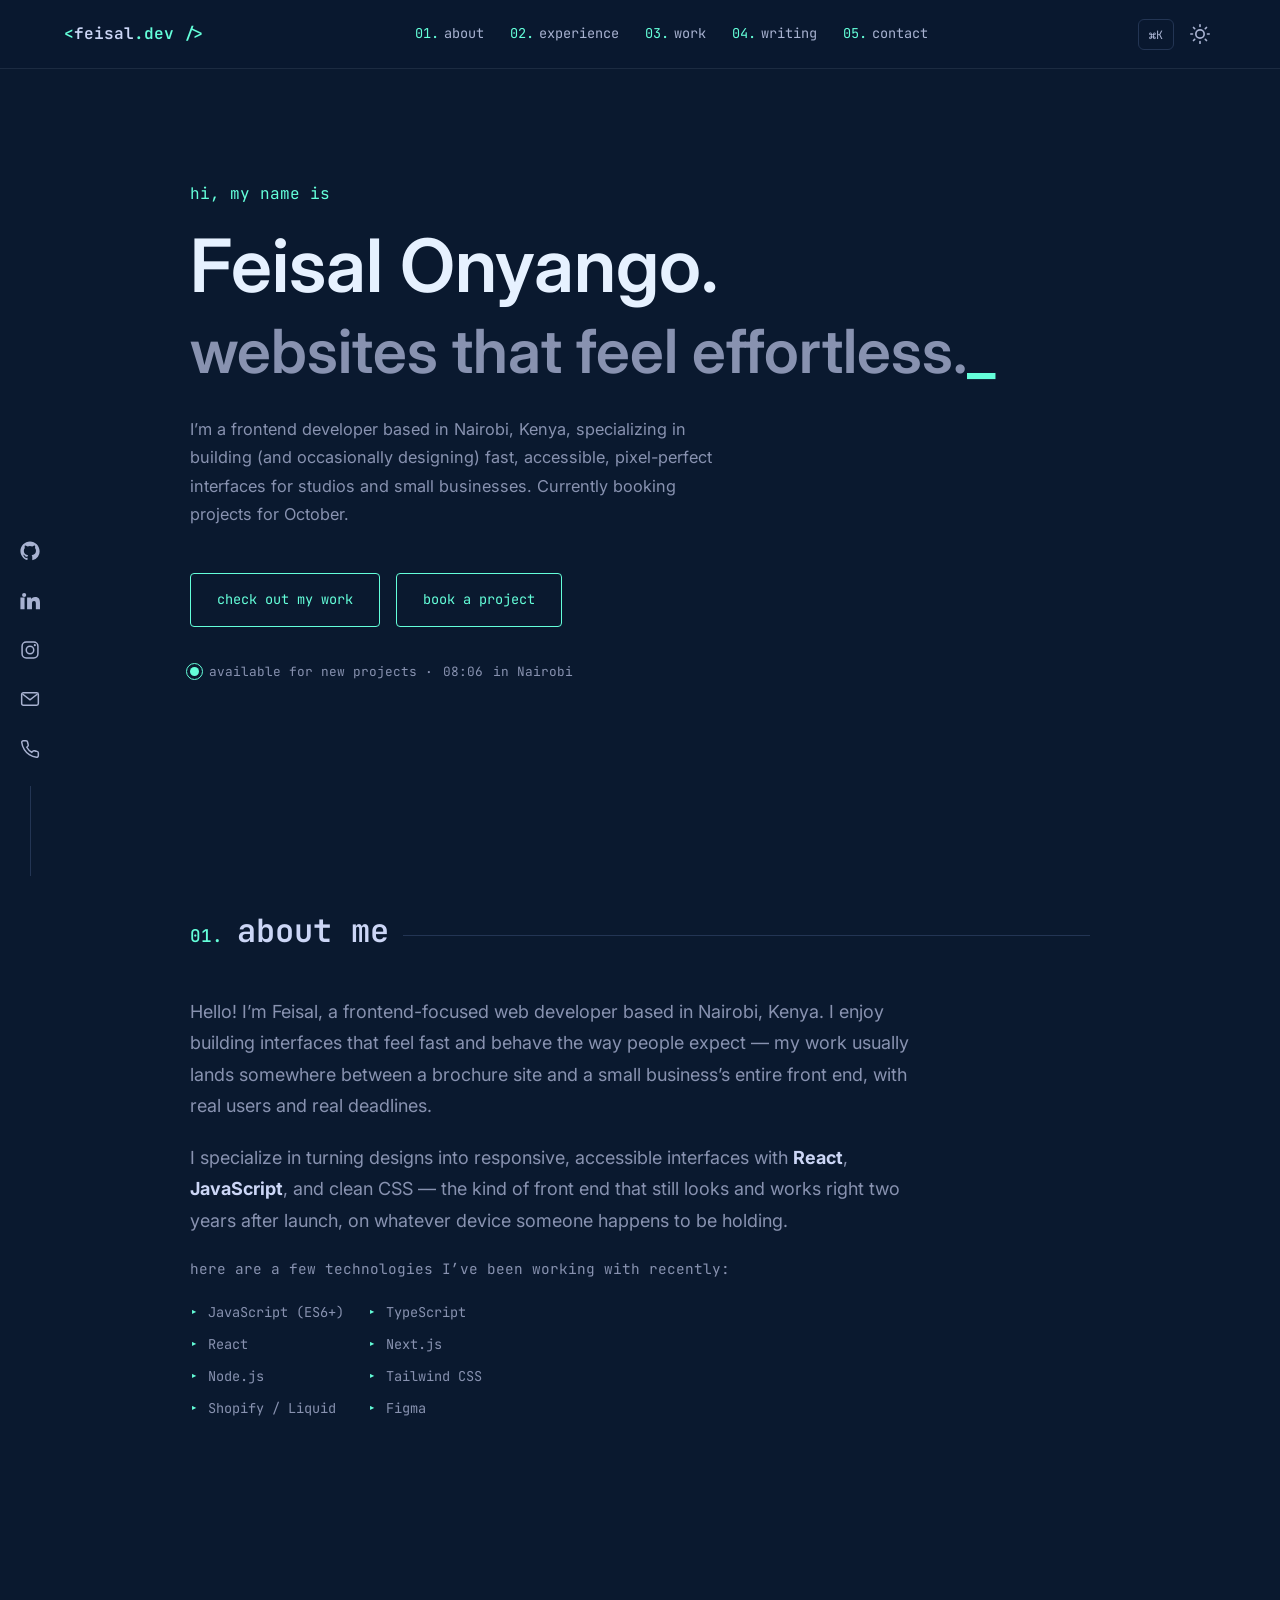
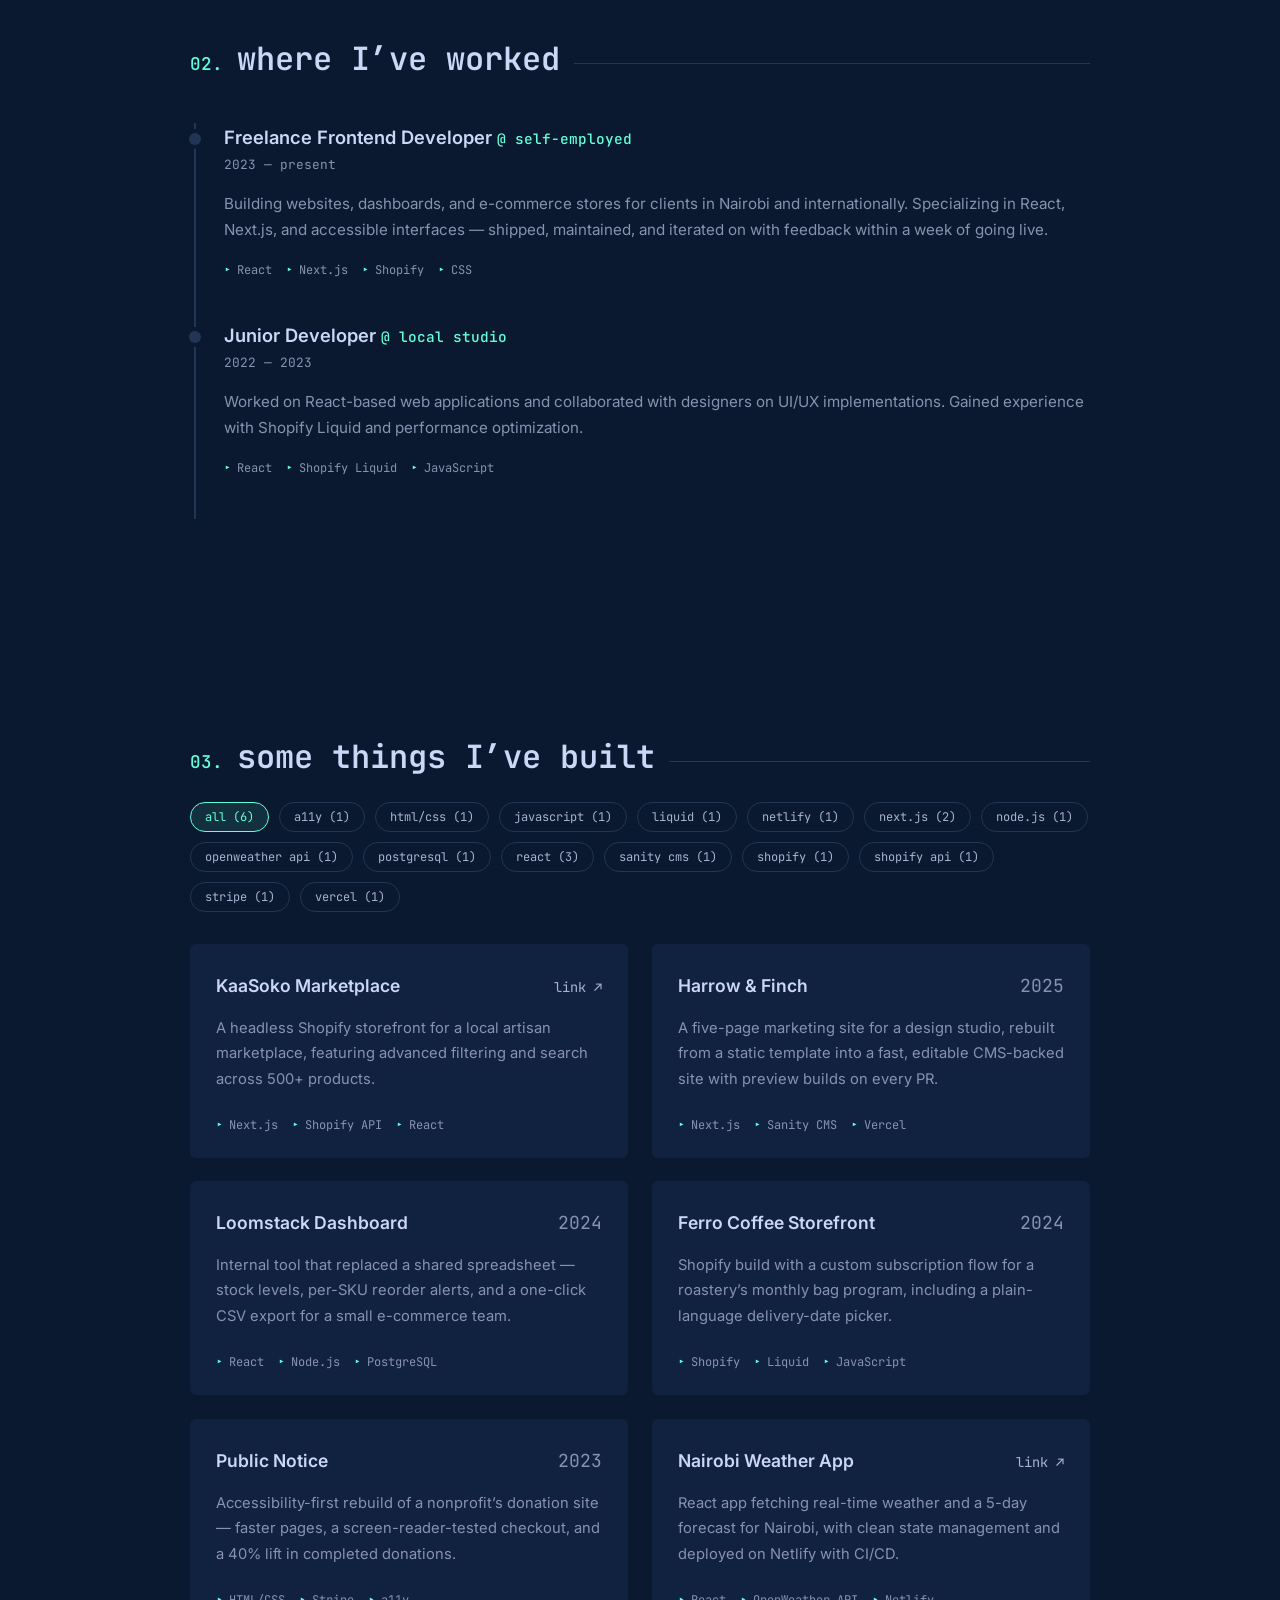
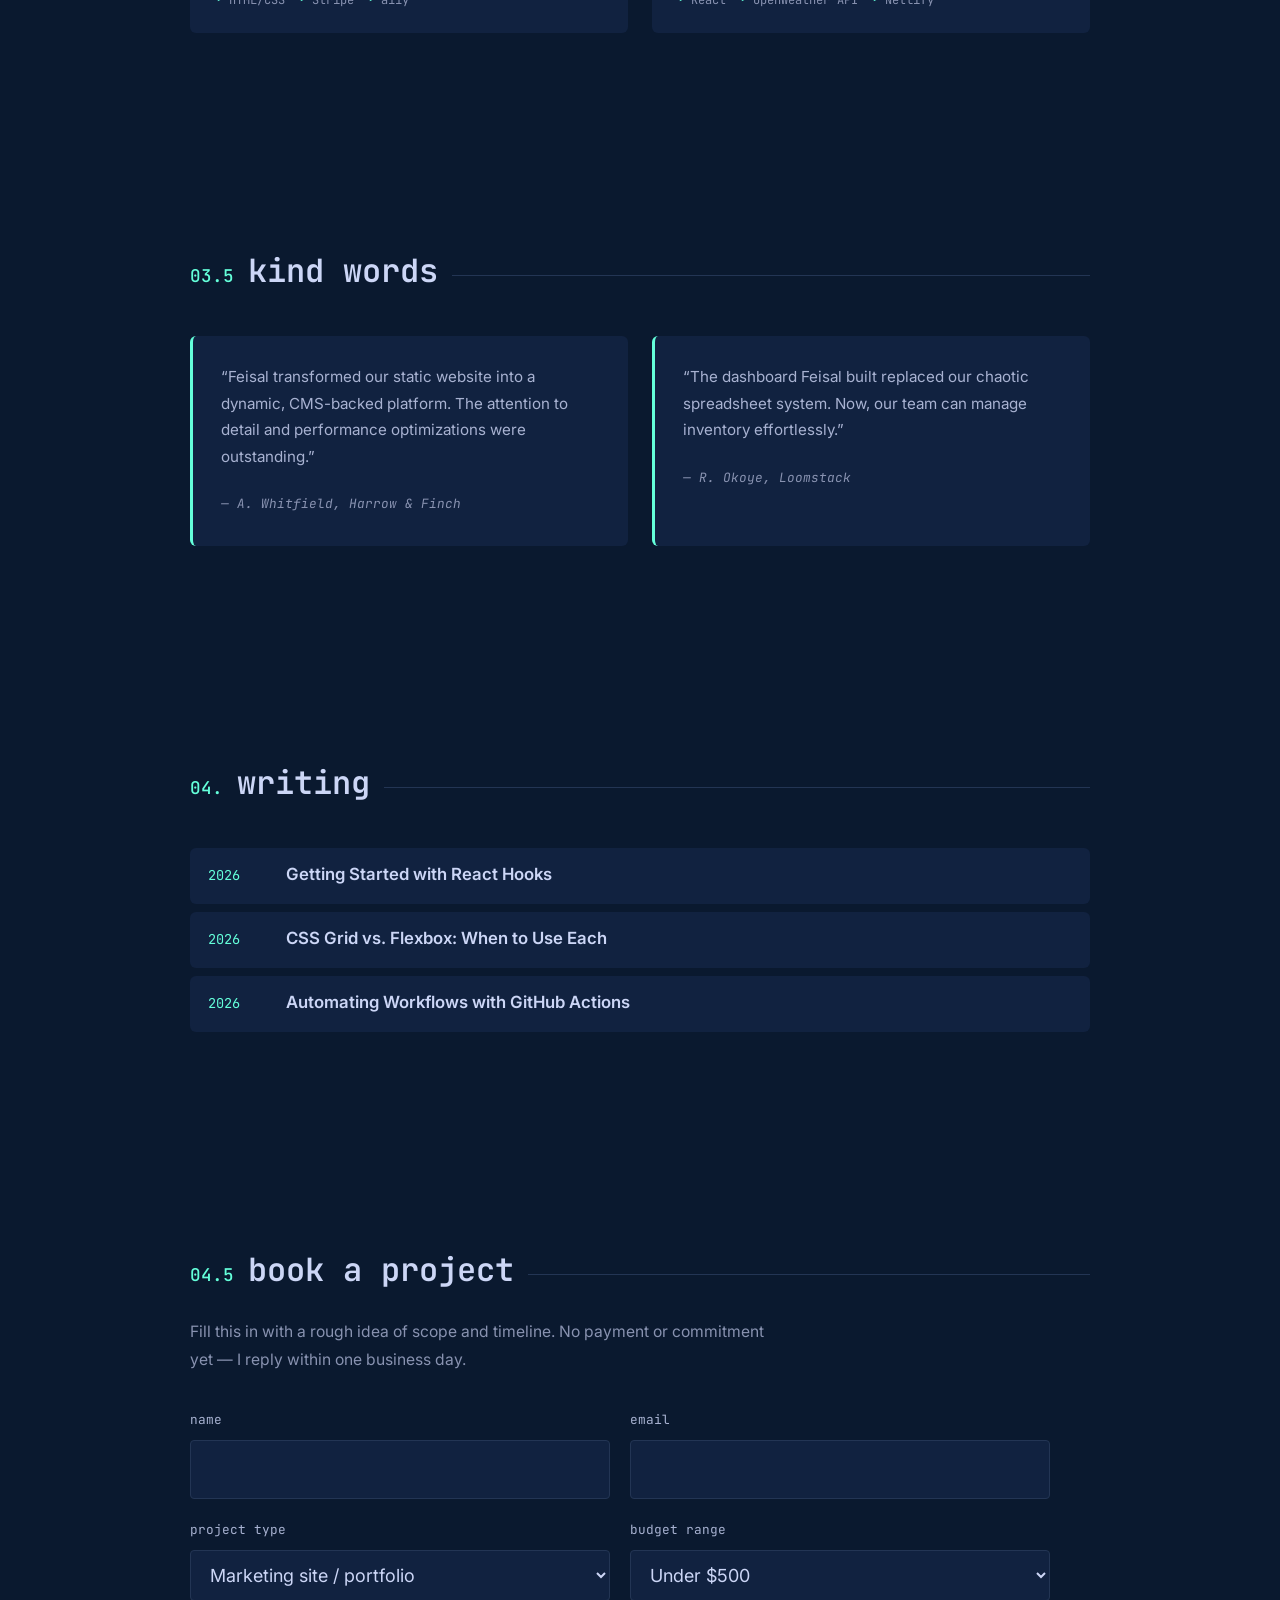
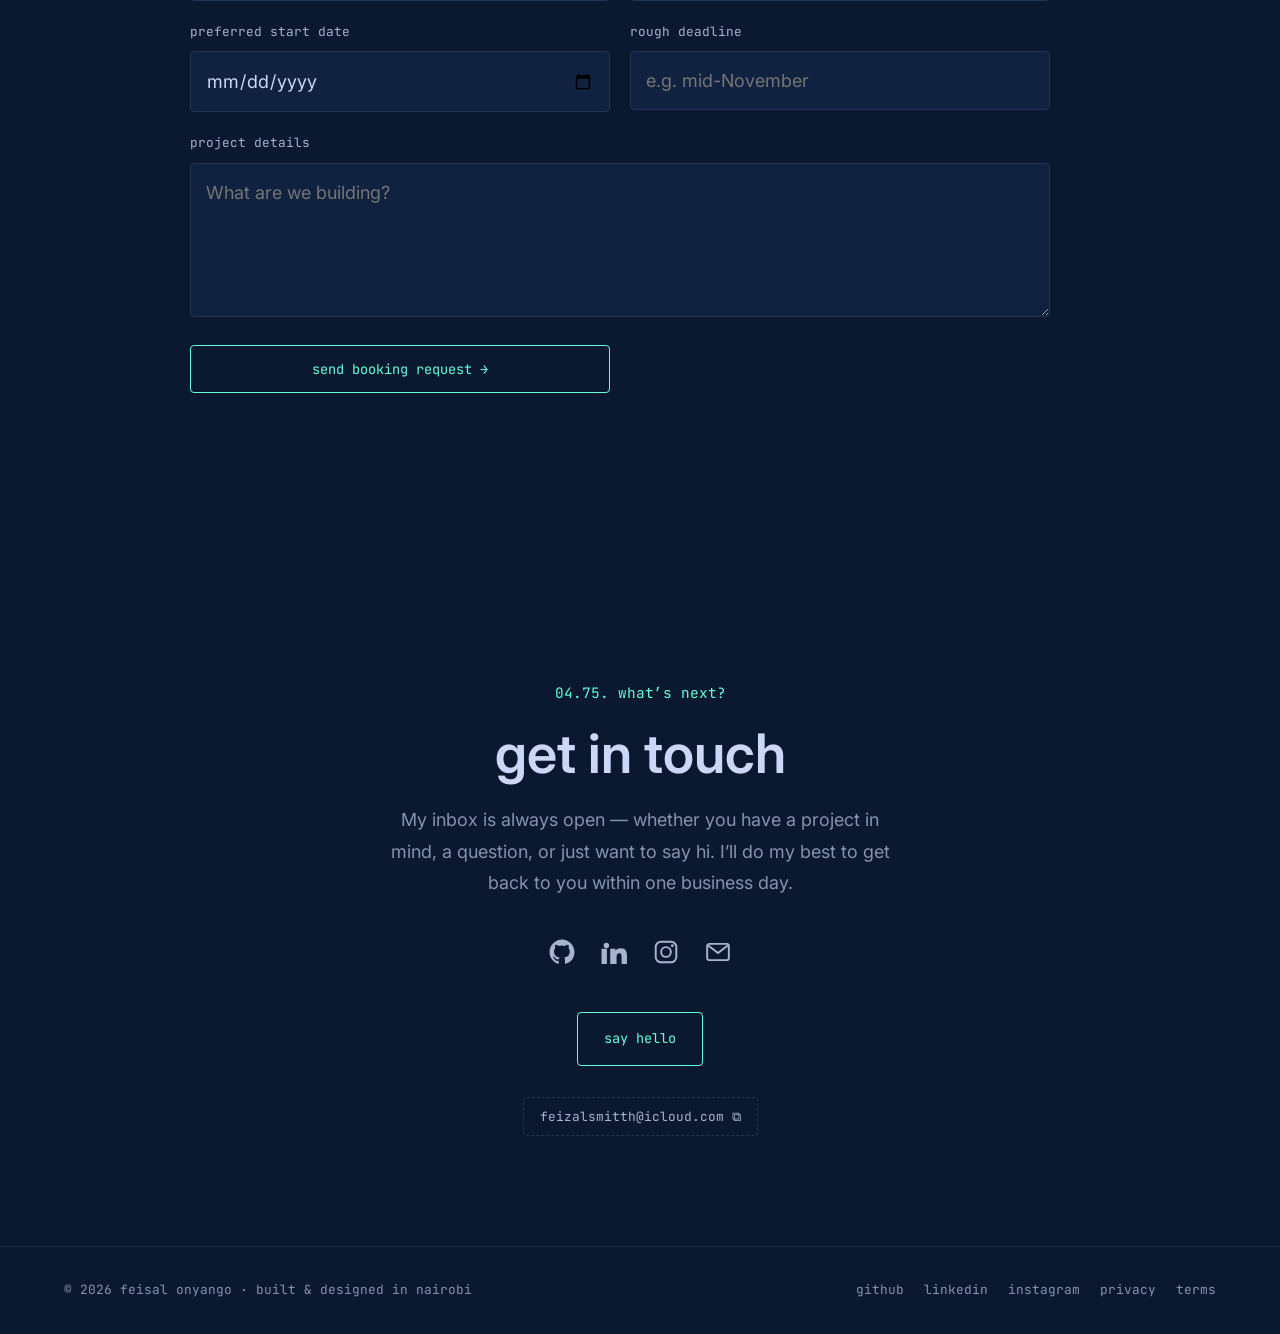
==== commit abf94394: "Remove portrait section, drop broken résumé link, tidy CSS/JS; add theme-color + Person JSON-LD" ====
--- a/index.html
+++ b/index.html
@@ -12,6 +12,10 @@
 <meta property="og:url" content="https://feizalsmitth.github.io/feisal-smitth/">
 <meta name="twitter:card" content="summary">
 <meta name="twitter:creator" content="@feizalsmitth">
+<meta name="theme-color" content="#0a192f">
+<script type="application/ld+json">
+{"@context":"https://schema.org","@type":"Person","name":"Feisal Onyango","jobTitle":"Frontend Developer","url":"https://feizalsmitth.github.io/feisal-smitth/","email":"mailto:feizalsmitth@icloud.com","address":{"@type":"PostalAddress","addressLocality":"Nairobi","addressCountry":"KE"},"sameAs":["https://github.com/feizalsmitth","https://www.linkedin.com/in/feizal-onyango-443553373/","https://instagram.com/hsssnnnnd._"],"knowsAbout":["JavaScript","TypeScript","React","Next.js","Node.js","Tailwind CSS","Shopify"]}
+</script>
 <link rel="preconnect" href="https://fonts.googleapis.com">
 <link rel="preconnect" href="https://fonts.gstatic.com" crossorigin>
 <link href="https://fonts.googleapis.com/css2?family=Inter:wght@400;500;600&family=JetBrains+Mono:wght@400;500;600&display=swap" rel="stylesheet">
@@ -34,7 +38,6 @@
     <a href="#blog"><span class="n">04.</span>writing</a>
     <a href="#contact"><span
  class="n">05.</span>contact</a>
-    <a href="assets/Feisal-Onyango-CV.pdf" class="nav-cta mono" target="_blank" rel="noopener">résumé</a>
   </nav>
   <div class="nav-end">
     <button class="theme-toggle" id="themeToggle" aria-label="Toggle light and dark mode">
@@ -80,10 +83,6 @@
         <li>Node.js</li><li>Tailwind CSS</li><li>Shopify / Liquid</li><li>Figma</li>
       </ul>
     </div>
-    <div class="about-photo reveal">
-      <div class="photo-frame">
-        <img src="assets/feisal.jpg" alt="Portrait of Feisal Onyango" loading="lazy" onerror="this.src='https://via.placeholder.com/640x640/112240/64ffda?text=Add+assets/feisal.jpg';">
-      </div>
     </div>
   </div>
 </section>
--- a/styles.css
+++ b/styles.css
@@ -64,9 +64,7 @@
 .btn-big{width:100%;margin-top:8px}
 
 /* social rail (fixed left side, brittany-style) */
-.social
--
-rail{position:fixed;bottom:0;left:0;display:flex;flex-direction:column;align-items:center;gap:18px;padding:0 20px 24px;z-index:90}
+.social-rail{position:fixed;bottom:0;left:0;display:flex;flex-direction:column;align-items:center;gap:18px;padding:0 20px 24px;z-index:90}
 .social-rail a{color:var(--slate-light);transition:color .2s ease,transform .2s ease}
 .social-rail a:hover{color:var(--green);transform:translateY(-4px)}
 .social-rail svg{width:20px;height:20px}
@@ -81,24 +79,16 @@
 .hero-btns{display:flex;gap:16px;margin-top:44px;flex-wrap:wrap}
 
 /* about */
-.about-grid{display:grid;grid-template-columns:3fr 2fr;gap:56px;align-items:center}
+.about-grid{display:grid;grid-template-columns:1fr;gap:32px;max-width:720px}
 .about-grid p{margin:0 0 20px}
 .about-grid strong{color:var(--slate-lightest)}
 .skills-title{margin:28px 0 12px;font-size:.9rem}
 .skills-list{list-style:none;display:grid;grid-template-columns:repeat(2,max-content);gap:8px 24px;padding:0;margin:0;font-size:.85rem}
 .skills-list li::before{content:"▸";color:var(--green);margin-right:10px}
-.photo-frame{position:relative;max-width:300px;margin:0 auto;border-radius:6px;transition:transform .3s ease}
-.photo-frame::after{content:"";position:absolute;inset:0;border:2px solid var(--green);border-radius:6px;transform:translate(14px,14px);z-index:-1;transition:transform .3s ease}
-.photo-frame:hover{transform:translate(-6px,-6px)}
-.photo-frame:hover::after{transform:translate(20px,20px)}
-.photo-frame img{border-radius:6px;filter:grayscale(.5) contrast(1.05);aspect-ratio:1;object-fit:cover}
-.photo-frame:hover img{filter:none}
 
 /* experience */
 .timeline-item{padding:4px 0 40px;border-left:2px solid var(--navy-lightest);margin-left:4px;padding-left:28px;position:relative}
-.timeline-item::before{content:"";position:absolute;left:-7px;top:10px;width:12px;height:12px;border-radius:50%;background
-:v
-ar(--navy-lightest);box-shadow:0 0 0 4px var(--navy)}
+.timeline-item::before{content:"";position:absolute;left:-7px;top:10px;width:12px;height:12px;border-radius:50%;background:var(--navy-lightest);box-shadow:0 0 0 4px var(--navy)}
 .timeline-item .where{font-size:.9rem;font-weight:500}
 .timeline-item .range{font-size:.8rem;color:var(--slate);margin:6px 0 14px}
 .timeline-item p{margin:0 0 16px;font-size:.95rem}
@@ -134,9 +124,7 @@
 
 /* booking */
 .booking-intro{max-width:60ch;margin:-16px 0 36px;font-size:.98rem}
-.booking-form{display:grid;grid-template-columns:repeat(2,1fr);gap:20px;max-widt
-h:8
-60px}
+.booking-form{display:grid;grid-template-columns:repeat(2,1fr);gap:20px;max-width:860px}
 .field{display:flex;flex-direction:column;gap:8px}
 .field-wide{grid-column:1/-1}
 .field label{font-size:.8rem;color:var(--slate-light)}
@@ -196,8 +184,8 @@
 @media (max-width:640px){.back-to-top{bottom:16px;right:16px;width:40px;height:40px}}
 
 /* 3D tilt + magnetic handled in JS; smooth transform hints */
-.project,.quote,.photo-frame,.writing-item{will-change:transform}
-.project.tilt,.quote.tilt,.photo-frame.tilt{transform-style:preserve-3d;transition:transform .15s ease}
+.project,.quote,.writing-item{will-change:transform}
+.project.tilt,.quote.tilt{transform-style:preserve-3d;transition:transform .15s ease}
 
 /* easter egg */
 body.party .nav,body.party .social-rail a,body.party .project,body.party .quote,body.party .btn{animation:hue 2.5s linear infinite}
@@ -229,3 +217,26 @@
 .toast{position:fixed;bottom:26px;left:50%;transform:translate(-50%,80px);background:var(--navy-light);border:1px solid var(--green);color:var(--green);border-radius:6px;padding:12px 22px;font-size:.8rem;font-family:var(--font-mono);opacity:0;transition:all .3s ease;z-index:300;pointer-events:none}
 .toast.show{opacity:1;transform:translate(-50%,0)}
 @media (prefers-reduced-motion: reduce){.pulse-dot::after{animation:none}.ripple-ink{display:none}.project::before,.quote::before{display:none}}
+
+/* ---- round 3: command palette, cursor glow, confetti ---- */
+.palette{position:fixed;inset:0;z-index:200;display:flex;align-items:flex-start;justify-content:center;padding-top:14vh}
+.palette[hidden]{display:none}
+.palette-backdrop{position:absolute;inset:0;background:rgba(2,6,23,.62);backdrop-filter:blur(4px)}
+.palette-panel{position:relative;width:min(560px,92vw);background:var(--navy);border:1px solid var(--navy-lightest);border-radius:10px;box-shadow:0 24px 60px rgba(0,0,0,.5);overflow:hidden}
+.palette-input{width:100%;box-sizing:border-box;background:transparent;border:none;border-bottom:1px solid var(--navy-lightest);padding:16px 18px;color:var(--white);font-size:1rem;outline:none}
+.palette-input::placeholder{color:var(--slate)}
+.palette-list{list-style:none;margin:0;padding:6px;max-height:320px;overflow:auto}
+.palette-list li{padding:11px 12px;border-radius:6px;display:flex;justify-content:space-between;align-items:center;gap:12px;cursor:pointer;color:var(--slate-light)}
+.palette-list li .palette-tag{color:var(--slate);font-size:.72rem}
+.palette-list li.selected{background:rgba(100,255,218,.08);color:var(--green)}
+.palette-hint{margin:0;padding:10px 14px;border-top:1px solid var(--navy-lightest);color:var(--slate);font-size:.72rem}
+.palette-open{background:transparent;border:1px solid var(--navy-lightest);color:var(--slate-light);border-radius:6px;padding:7px 10px;font-size:.72rem;cursor:pointer;transition:all .2s ease}
+.palette-open:hover{color:var(--green);border-color:var(--green)}
+.light .palette-backdrop{background:rgba(15,23,42,.4)}
+.light .palette-panel{background:var(--white)}
+.light .palette-input{color:var(--navy)}
+.cursor-glow{position:fixed;top:0;left:0;width:260px;height:260px;border-radius:50%;pointer-events:none;z-index:1;opacity:0;background:radial-gradient(circle,rgba(100,255,218,.08) 0%,transparent 65%);transition:opacity .5s ease}
+.cursor-glow.on{opacity:1}
+.confetti-host{position:fixed;inset:0;pointer-events:none;z-index:300;overflow:hidden}
+.confetti-host span{position:absolute;top:-16px;width:9px;height:14px;opacity:.9;border-radius:2px;animation:confetti-fall linear forwards}
+@keyframes confetti-fall{0%{transform:translateY(-20px) rotate(0)}100%{transform:translateY(105vh) translateX(var(--drift)) rotate(720deg);opacity:.15}}
